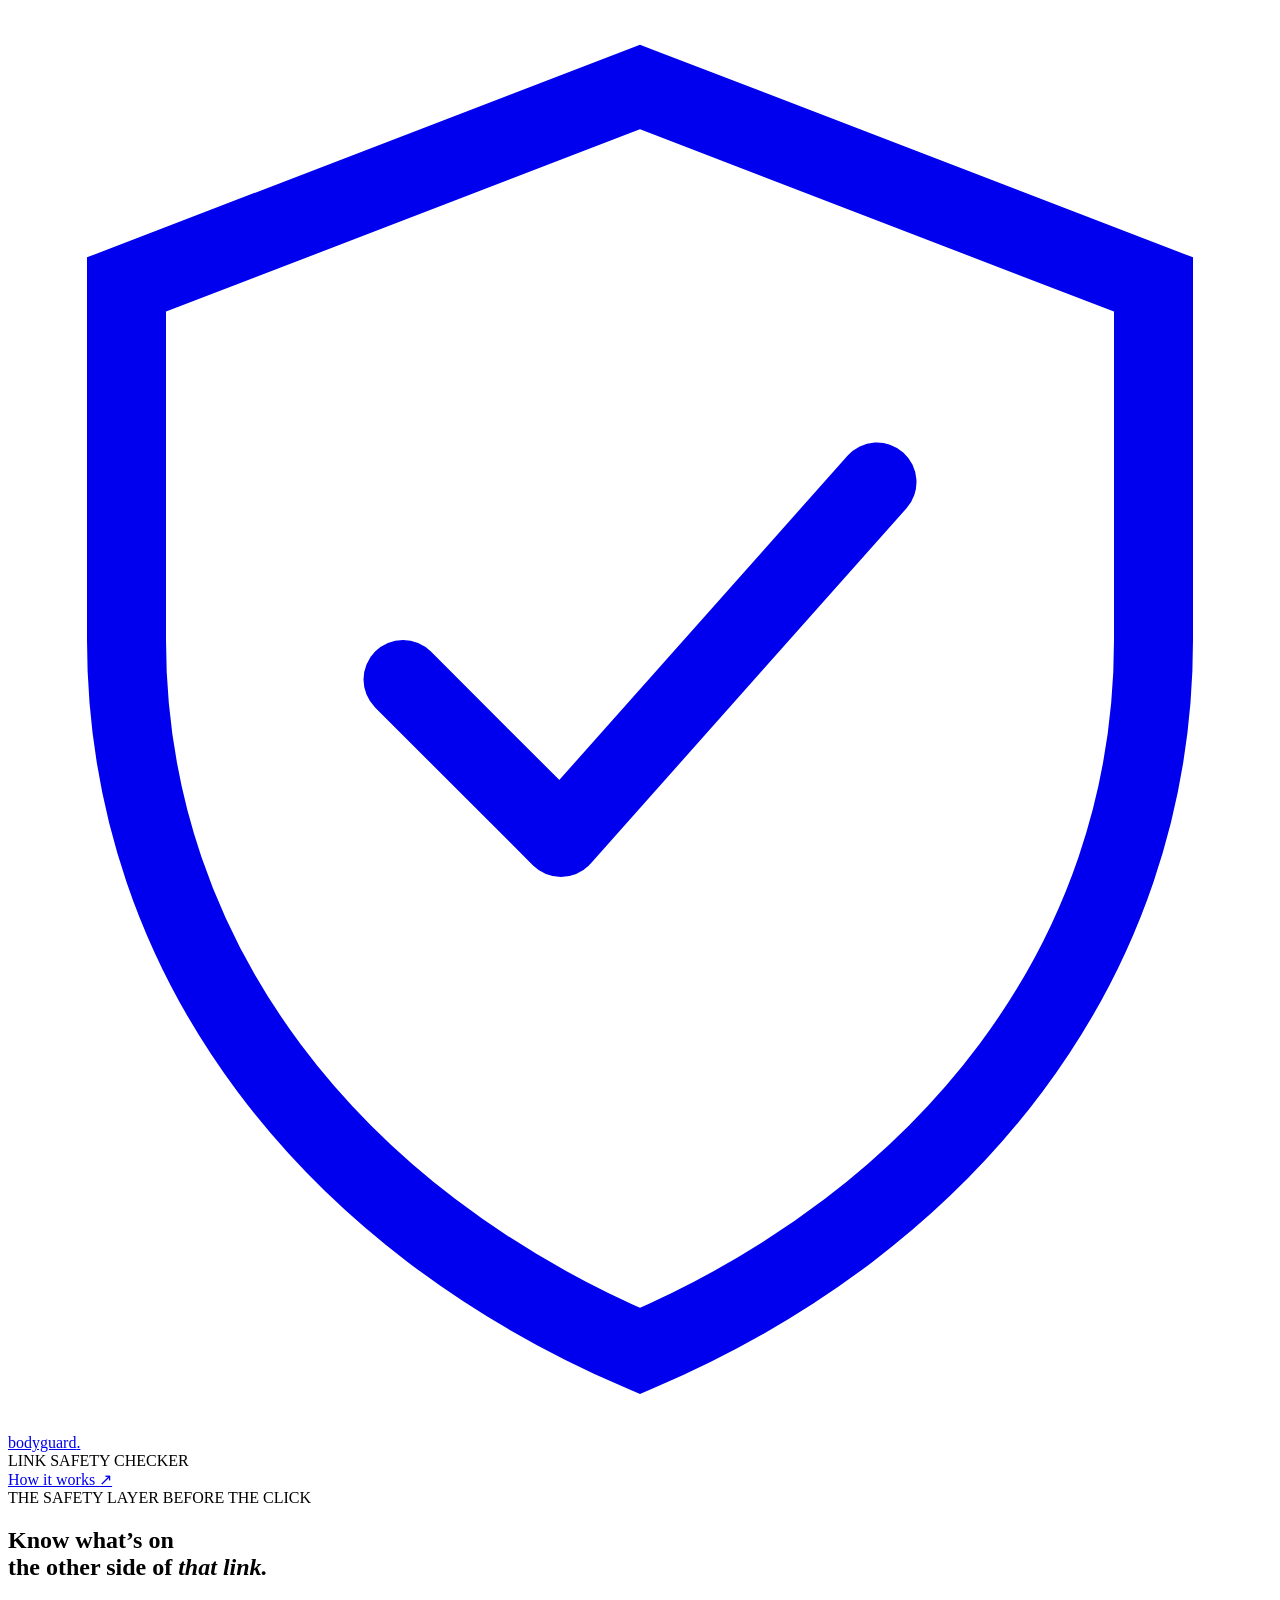
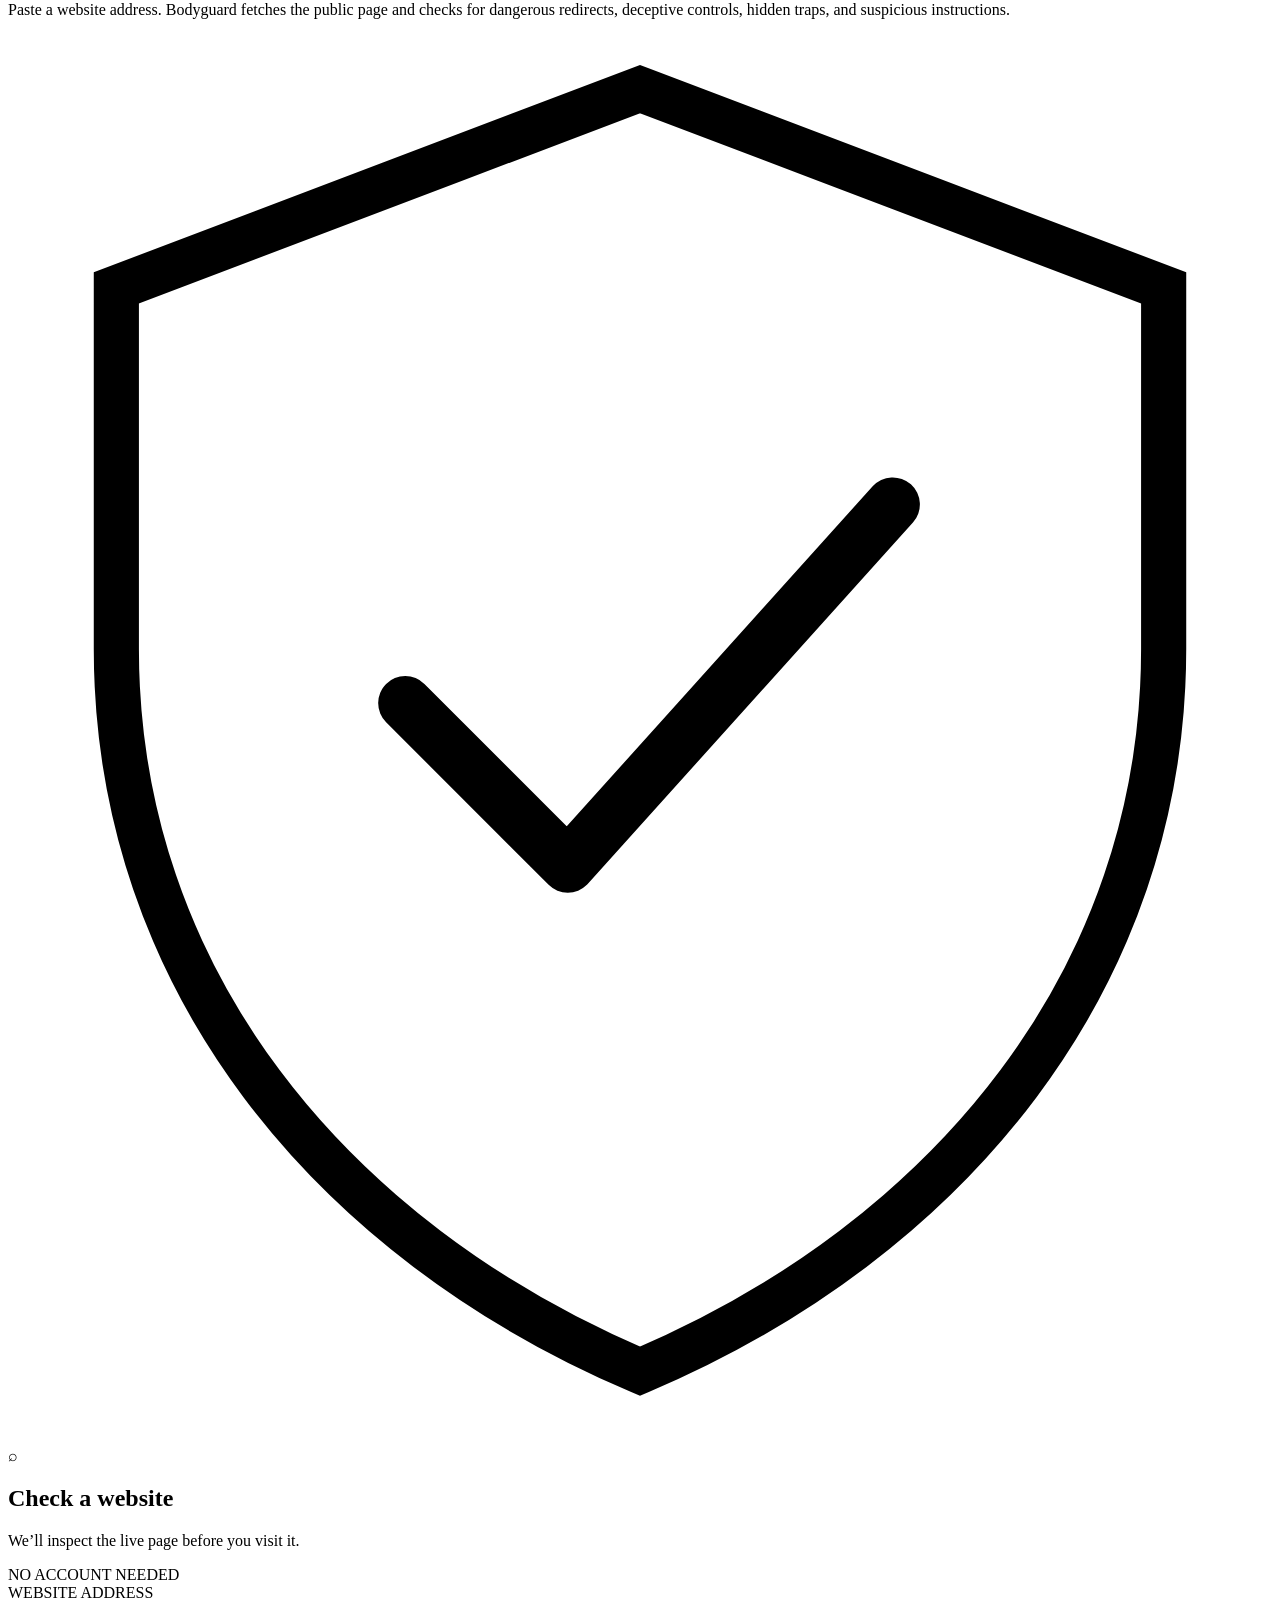
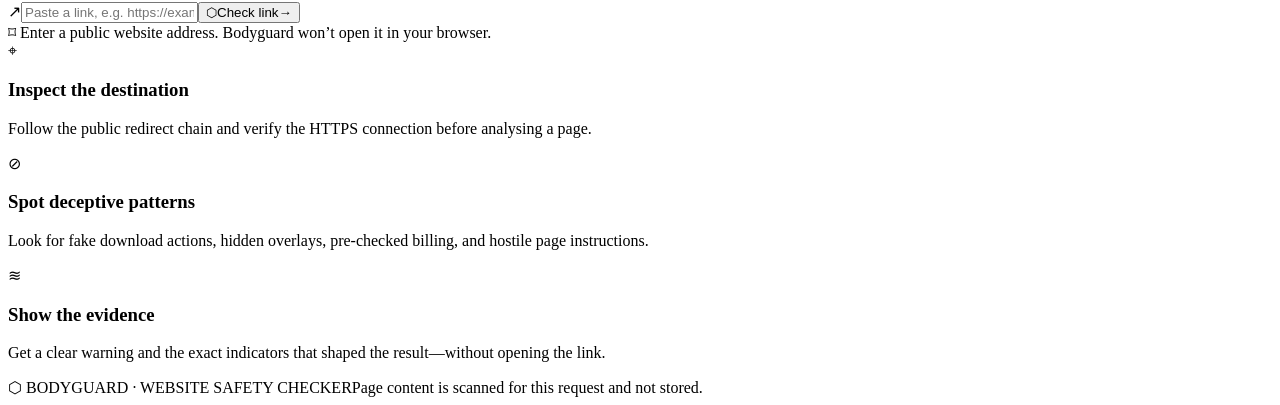
==== index.html @ 9839489c "Add Bodyguard app source and setup guide" ====
<!doctype html>
<html lang="en">
<head>
  <meta charset="utf-8" />
  <meta name="viewport" content="width=device-width, initial-scale=1" />
  <meta name="theme-color" content="#0b0e13" />
  <meta name="description" content="Scan a website for risky redirects, suspicious download buttons, hidden click targets, subscription traps, and prompt injection." />
  <title>Bodyguard — Website safety checker</title>
  <link rel="stylesheet" href="styles.css" />
</head>
<body>
  <header class="topbar"><a class="brand" href="#home" aria-label="Bodyguard home"><span class="shield-logo" aria-hidden="true"><svg viewBox="0 0 32 36" fill="none"><path d="M16 2 29 7v9c0 8.2-5.3 14.7-13 18C8.3 30.7 3 24.2 3 16V7l13-5Z" stroke="currentColor" stroke-width="2"/><path d="m10 17 4 4 8-9" stroke="currentColor" stroke-width="2" stroke-linecap="round" stroke-linejoin="round"/></svg></span><span>bodyguard<span class="brand-dot">.</span></span></a><div class="top-status"><i></i> LINK SAFETY CHECKER</div><a class="source-link" href="README.md">How it works <span>↗</span></a></header>
  <main id="home">
    <section class="hero"><div class="hero-copy"><div class="eyebrow"><span></span>THE SAFETY LAYER BEFORE THE CLICK</div><h1>Know what’s on<br/>the other side of <em>that link.</em></h1><p>Paste a website address. Bodyguard fetches the public page and checks for dangerous redirects, deceptive controls, hidden traps, and suspicious instructions.</p></div><div class="shield-art" aria-hidden="true"><div class="orbit orbit-a"></div><div class="orbit orbit-b"></div><div class="orb-core"><svg viewBox="0 0 70 78" fill="none"><path d="M35 3 64 14v20c0 18.2-11.8 32.7-29 40C17.8 66.7 6 52.2 6 34V14L35 3Z" stroke="currentColor" stroke-width="2.5"/><path d="m22 37 9 9 18-20" stroke="currentColor" stroke-width="3" stroke-linecap="round" stroke-linejoin="round"/></svg></div><span class="orbit-dot dot-a"></span><span class="orbit-dot dot-b"></span><span class="orbit-dot dot-c"></span></div></section>

    <section class="scanner-card" aria-labelledby="scan-title"><div class="scanner-heading"><div class="scanner-symbol">⌕</div><div><h2 id="scan-title">Check a website</h2><p>We’ll inspect the live page before you visit it.</p></div><span class="privacy-chip"><span></span>NO ACCOUNT NEEDED</span></div><form id="scan-form" novalidate><label class="url-label" for="url-input">WEBSITE ADDRESS</label><div class="url-entry"><span class="url-prefix">↗</span><input id="url-input" name="url" type="text" inputmode="url" placeholder="Paste a link, e.g. https://example.com" autocomplete="url" spellcheck="false" required/><button id="scan-button" type="submit"><span class="button-shield">⬡</span><span>Check link</span><span class="button-arrow">→</span></button></div><div class="form-hint"><span>⌑</span> Enter a public website address. Bodyguard won’t open it in your browser.</div><p class="form-error" id="form-error" role="alert" hidden></p></form></section>

    <section class="loading-card" id="loading-card" hidden aria-live="polite"><div class="scan-spinner"></div><div><b id="loading-title">Checking the website…</b><span id="loading-step">Looking up the public address and checking the connection.</span></div><span class="loading-elapsed" id="loading-elapsed">0s</span></section>

    <section class="result" id="result" hidden aria-live="polite" aria-atomic="true"><div class="result-banner" id="result-banner"><div class="result-symbol" id="result-symbol"></div><div class="result-message"><div class="result-kicker" id="result-kicker"></div><h2 id="result-title"></h2><p id="result-summary"></p></div><div class="result-host" id="result-host"></div></div><div class="result-body"><div class="result-meta"><span id="checked-url"></span><span id="scan-time"></span></div><section class="findings-section"><div class="section-heading"><div><h3>What we found</h3><p>Signals collected from the live page and its connection.</p></div><span class="finding-count" id="finding-count"></span></div><div class="findings" id="findings"></div><div class="no-findings" id="no-findings" hidden><span>✓</span><div><b>No high-risk page patterns detected</b><small>This is a limited scan, not a guarantee that the site is safe.</small></div></div></section><section class="connection-section"><div class="section-heading"><div><h3>Connection &amp; page checks</h3><p>Technical details about the page Bodyguard inspected.</p></div></div><div class="check-grid" id="check-grid"></div></section><details class="limits"><summary>What this scan can and can’t tell you</summary><p>Bodyguard fetches the public page and applies local security heuristics. It does not execute the site’s JavaScript, use a commercial malware or phishing reputation database, or certify a site as safe. “No major issues found” means this scan did not observe its listed warning signs; stay cautious with unfamiliar sites.</p></details><button class="scan-another" id="scan-another" type="button">Check another link <span>↗</span></button></div></section>

    <section class="feature-grid" id="how-it-works"><article><span class="feature-icon green">⌖</span><div><h3>Inspect the destination</h3><p>Follow the public redirect chain and verify the HTTPS connection before analysing a page.</p></div></article><article><span class="feature-icon orange">⊘</span><div><h3>Spot deceptive patterns</h3><p>Look for fake download actions, hidden overlays, pre-checked billing, and hostile page instructions.</p></div></article><article><span class="feature-icon violet">≋</span><div><h3>Show the evidence</h3><p>Get a clear warning and the exact indicators that shaped the result—without opening the link.</p></div></article></section>
    <footer><span><span class="footer-shield">⬡</span> BODYGUARD <i>·</i> WEBSITE SAFETY CHECKER</span><span>Page content is scanned for this request and not stored.</span></footer>
  </main>
  <script src="app.js" defer></script>
</body>
</html>
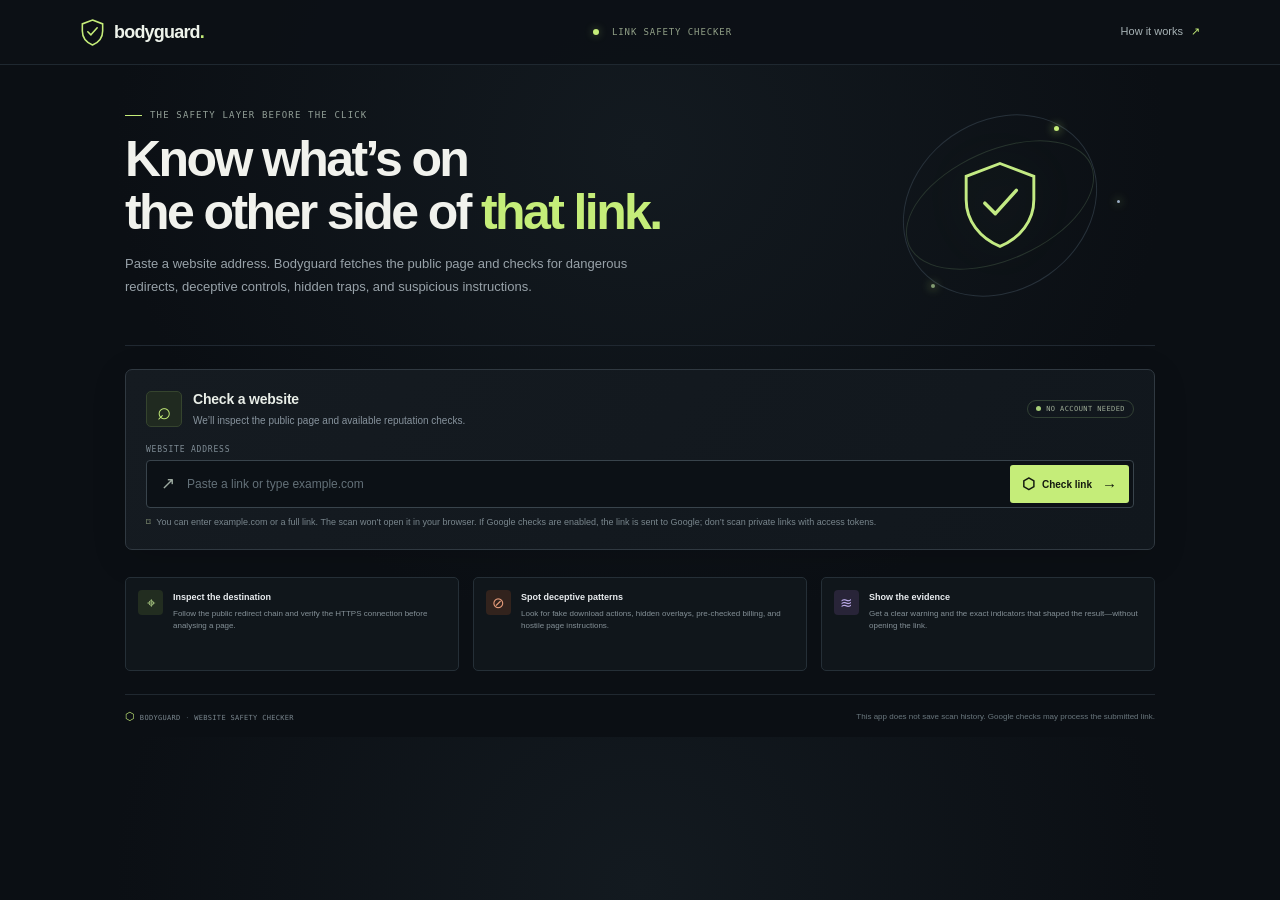
==== commit 47364084: "Fix scanner verification and provider integration" ====
--- a/index.html
+++ b/index.html
@@ -13,14 +13,14 @@
   <main id="home">
     <section class="hero"><div class="hero-copy"><div class="eyebrow"><span></span>THE SAFETY LAYER BEFORE THE CLICK</div><h1>Know what’s on<br/>the other side of <em>that link.</em></h1><p>Paste a website address. Bodyguard fetches the public page and checks for dangerous redirects, deceptive controls, hidden traps, and suspicious instructions.</p></div><div class="shield-art" aria-hidden="true"><div class="orbit orbit-a"></div><div class="orbit orbit-b"></div><div class="orb-core"><svg viewBox="0 0 70 78" fill="none"><path d="M35 3 64 14v20c0 18.2-11.8 32.7-29 40C17.8 66.7 6 52.2 6 34V14L35 3Z" stroke="currentColor" stroke-width="2.5"/><path d="m22 37 9 9 18-20" stroke="currentColor" stroke-width="3" stroke-linecap="round" stroke-linejoin="round"/></svg></div><span class="orbit-dot dot-a"></span><span class="orbit-dot dot-b"></span><span class="orbit-dot dot-c"></span></div></section>
 
-    <section class="scanner-card" aria-labelledby="scan-title"><div class="scanner-heading"><div class="scanner-symbol">⌕</div><div><h2 id="scan-title">Check a website</h2><p>We’ll inspect the live page before you visit it.</p></div><span class="privacy-chip"><span></span>NO ACCOUNT NEEDED</span></div><form id="scan-form" novalidate><label class="url-label" for="url-input">WEBSITE ADDRESS</label><div class="url-entry"><span class="url-prefix">↗</span><input id="url-input" name="url" type="text" inputmode="url" placeholder="Paste a link, e.g. https://example.com" autocomplete="url" spellcheck="false" required/><button id="scan-button" type="submit"><span class="button-shield">⬡</span><span>Check link</span><span class="button-arrow">→</span></button></div><div class="form-hint"><span>⌑</span> Enter a public website address. Bodyguard won’t open it in your browser.</div><p class="form-error" id="form-error" role="alert" hidden></p></form></section>
+    <section class="scanner-card" aria-labelledby="scan-title"><div class="scanner-heading"><div class="scanner-symbol">⌕</div><div><h2 id="scan-title">Check a website</h2><p>We’ll inspect the public page and available reputation checks.</p></div><span class="privacy-chip"><span></span>NO ACCOUNT NEEDED</span></div><form id="scan-form" novalidate><label class="url-label" for="url-input">WEBSITE ADDRESS</label><div class="url-entry"><span class="url-prefix">↗</span><input id="url-input" name="url" type="text" inputmode="url" placeholder="Paste a link or type example.com" autocomplete="url" spellcheck="false" required/><button id="scan-button" type="submit"><span class="button-shield">⬡</span><span>Check link</span><span class="button-arrow">→</span></button></div><div class="form-hint"><span>⌑</span> You can enter example.com or a full link. The scan won’t open it in your browser. If Google checks are enabled, the link is sent to Google; don’t scan private links with access tokens.</div><p class="form-error" id="form-error" role="alert" hidden></p></form></section>
 
     <section class="loading-card" id="loading-card" hidden aria-live="polite"><div class="scan-spinner"></div><div><b id="loading-title">Checking the website…</b><span id="loading-step">Looking up the public address and checking the connection.</span></div><span class="loading-elapsed" id="loading-elapsed">0s</span></section>
 
-    <section class="result" id="result" hidden aria-live="polite" aria-atomic="true"><div class="result-banner" id="result-banner"><div class="result-symbol" id="result-symbol"></div><div class="result-message"><div class="result-kicker" id="result-kicker"></div><h2 id="result-title"></h2><p id="result-summary"></p></div><div class="result-host" id="result-host"></div></div><div class="result-body"><div class="result-meta"><span id="checked-url"></span><span id="scan-time"></span></div><section class="findings-section"><div class="section-heading"><div><h3>What we found</h3><p>Signals collected from the live page and its connection.</p></div><span class="finding-count" id="finding-count"></span></div><div class="findings" id="findings"></div><div class="no-findings" id="no-findings" hidden><span>✓</span><div><b>No high-risk page patterns detected</b><small>This is a limited scan, not a guarantee that the site is safe.</small></div></div></section><section class="connection-section"><div class="section-heading"><div><h3>Connection &amp; page checks</h3><p>Technical details about the page Bodyguard inspected.</p></div></div><div class="check-grid" id="check-grid"></div></section><details class="limits"><summary>What this scan can and can’t tell you</summary><p>Bodyguard fetches the public page and applies local security heuristics. It does not execute the site’s JavaScript, use a commercial malware or phishing reputation database, or certify a site as safe. “No major issues found” means this scan did not observe its listed warning signs; stay cautious with unfamiliar sites.</p></details><button class="scan-another" id="scan-another" type="button">Check another link <span>↗</span></button></div></section>
+    <section class="result" id="result" hidden aria-live="polite" aria-atomic="true"><div class="result-banner" id="result-banner"><div class="result-symbol" id="result-symbol"></div><div class="result-message"><div class="result-kicker" id="result-kicker"></div><h2 id="result-title"></h2><p id="result-summary"></p></div><div class="result-host" id="result-host"></div></div><div class="result-body"><div class="result-meta"><span id="checked-url"></span><span id="scan-time"></span></div><section class="findings-section"><div class="section-heading"><div><h3>What we found</h3><p>Signals collected from the live page and its connection.</p></div><span class="finding-count" id="finding-count"></span></div><div class="findings" id="findings"></div><div class="no-findings" id="no-findings" hidden><span>✓</span><div><b id="no-findings-title">No high-risk patterns were found by the configured checks</b><small id="no-findings-detail">No scan can guarantee that an unfamiliar website is safe.</small></div></div></section><section class="connection-section"><div class="section-heading"><div><h3>Connection &amp; page checks</h3><p>Technical details about the page Bodyguard inspected.</p></div></div><div class="check-grid" id="check-grid"></div></section><details class="limits"><summary>What this scan can and can’t tell you</summary><p>Bodyguard checks Google Safe Browsing only when its server key is configured. Gemini can review supported public page content only when its server key is configured; it is an AI assistant, not a threat database, and can be wrong. Neither this scanner nor Google can guarantee perfect results. The scanner does not run arbitrary page JavaScript or simulate browser clicks, so dynamic overlays and controls may be missed. A result marked incomplete is unverified, not safe. When Google Safe Browsing flags a page, see <a href="https://developers.google.com/safe-browsing" target="_blank" rel="noopener noreferrer">Google’s Safe Browsing guidance</a>.</p></details><button class="scan-another" id="scan-another" type="button">Check another link <span>↗</span></button></div></section>
 
     <section class="feature-grid" id="how-it-works"><article><span class="feature-icon green">⌖</span><div><h3>Inspect the destination</h3><p>Follow the public redirect chain and verify the HTTPS connection before analysing a page.</p></div></article><article><span class="feature-icon orange">⊘</span><div><h3>Spot deceptive patterns</h3><p>Look for fake download actions, hidden overlays, pre-checked billing, and hostile page instructions.</p></div></article><article><span class="feature-icon violet">≋</span><div><h3>Show the evidence</h3><p>Get a clear warning and the exact indicators that shaped the result—without opening the link.</p></div></article></section>
-    <footer><span><span class="footer-shield">⬡</span> BODYGUARD <i>·</i> WEBSITE SAFETY CHECKER</span><span>Page content is scanned for this request and not stored.</span></footer>
+    <footer><span><span class="footer-shield">⬡</span> BODYGUARD <i>·</i> WEBSITE SAFETY CHECKER</span><span>This app does not save scan history. Google checks may process the submitted link.</span></footer>
   </main>
   <script src="app.js" defer></script>
 </body>
--- a/styles.css
+++ b/styles.css
@@ -0,0 +1,2 @@
+:root{color-scheme:dark;--bg:#0b0f14;--panel:#12181f;--panel2:#161e26;--line:#27313a;--text:#e9edf0;--muted:#8b969f;--lime:#c5ed79;--mono:'Cascadia Code','SFMono-Regular',Consolas,monospace;--sans:Inter,'Segoe UI',Arial,sans-serif;--display:Inter,'Segoe UI',Arial,sans-serif}*{box-sizing:border-box}html{scroll-behavior:smooth}body{margin:0;background:radial-gradient(ellipse at 50% 20%,#131a20 0,#0b0f14 58%);color:var(--text);font:14px/1.55 var(--sans);-webkit-font-smoothing:antialiased}.topbar{height:65px;padding:0 max(calc((100vw - 1120px)/2),28px);border-bottom:1px solid #1f2830;background:#0c1116eF;display:flex;align-items:center;justify-content:space-between}.brand{display:flex;align-items:center;gap:9px;color:#eef3eb;text-decoration:none;font:750 18px var(--display);letter-spacing:-.8px}.shield-logo{width:25px;height:29px;color:var(--lime)}.shield-logo svg{width:100%;height:100%}.brand-dot{color:var(--lime)}.top-status{font:9px var(--mono);letter-spacing:.1em;color:#91a087}.top-status i{display:inline-block;width:6px;height:6px;background:var(--lime);box-shadow:0 0 8px #c5ed7966;border-radius:50%;margin-right:7px}.source-link{color:#a7b2b5;text-decoration:none;font-size:11px}.source-link span{color:var(--lime);padding-left:5px}main{width:min(1030px,calc(100% - 48px));margin:0 auto}.hero{min-height:281px;display:flex;align-items:center;justify-content:space-between;position:relative;overflow:hidden;border-bottom:1px solid #202831}.hero-copy{padding:40px 0 42px;max-width:595px;position:relative;z-index:1}.eyebrow{display:flex;align-items:center;gap:8px;font:9px var(--mono);letter-spacing:.13em;color:#93a098;margin-bottom:13px}.eyebrow span{height:1px;width:17px;background:var(--lime)}h1{font:650 clamp(34px,5vw,50px)/1.06 var(--display);letter-spacing:-2.6px;margin:0;color:#f1f2ed}h1 em{font-style:normal;color:var(--lime)}.hero-copy p{max-width:540px;color:#98a2a9;font-size:13px;margin:14px 0 0;line-height:1.7}.shield-art{width:250px;height:220px;position:relative;display:grid;place-items:center;flex-shrink:0;margin-right:30px}.orbit{position:absolute;border:1px solid #27342d;border-radius:50%;transform:rotate(-24deg)}.orbit-a{width:200px;height:110px}.orbit-b{width:170px;height:205px;transform:rotate(55deg);border-color:#27313a}.orb-core{width:84px;height:91px;color:#c3ea83;filter:drop-shadow(0 0 22px #b8ef7623);display:grid;place-items:center;z-index:2}.orb-core svg{width:100%;height:100%}.orbit-dot{position:absolute;width:5px;height:5px;border-radius:50%;background:var(--lime);box-shadow:0 0 10px #c5ed79}.dot-a{top:31px;right:66px}.dot-b{bottom:27px;left:56px;width:4px;height:4px;background:#839c72}.dot-c{top:105px;right:5px;width:3px;height:3px;background:#9baec4}.scanner-card{border:1px solid #303941;background:linear-gradient(125deg,#151b21,#11171d);border-radius:7px;padding:19px 20px;margin:23px 0 0;box-shadow:0 8px 35px #0002}.scanner-heading{display:flex;align-items:center;gap:11px;margin-bottom:17px}.scanner-symbol{height:36px;width:36px;border-radius:5px;display:grid;place-items:center;background:#202a20;border:1px solid #35442e;color:var(--lime);font-size:24px}.scanner-heading h2{margin:0;color:#e9eee8;font-size:14px;font-weight:650;letter-spacing:-.2px}.scanner-heading p{margin:2px 0 0;color:#87939d;font-size:10px}.privacy-chip{margin-left:auto;border:1px solid #314034;border-radius:20px;padding:4px 8px;color:#9eac97;font:7px var(--mono);letter-spacing:.06em}.privacy-chip span{display:inline-block;width:5px;height:5px;background:#a8cf78;border-radius:50%;margin-right:5px}.url-label{display:block;color:#7f8c95;font:8px var(--mono);letter-spacing:.1em;margin-bottom:6px}.url-entry{height:48px;border:1px solid #39444c;background:#0c1116;border-radius:4px;display:flex;align-items:center;padding:4px;transition:border .15s,box-shadow .15s}.url-entry:focus-within{border-color:#748952;box-shadow:0 0 0 2px #c5ed7912}.url-prefix{width:34px;display:grid;place-items:center;color:#9daaa0;font-size:17px}.url-entry input{border:0;outline:0;min-width:0;flex:1;background:transparent;color:#e4e9e9;font:12px var(--sans)}.url-entry input::placeholder{color:#637078}.url-entry input:disabled{opacity:.65}.url-entry button{height:38px;border:0;border-radius:3px;padding:0 12px;background:var(--lime);color:#13190f;font-size:10px;font-weight:700;display:flex;align-items:center;gap:7px;cursor:pointer;transition:background .15s}.url-entry button:hover{background:#d5f590}.url-entry button:disabled{opacity:.55;cursor:wait}.button-shield{font-size:15px}.button-arrow{font-size:15px;margin-left:3px}.form-hint{font-size:9px;color:#79868d;margin-top:8px}.form-hint span{color:#a7b68e;margin-right:3px}.form-error{border:1px solid #663b32;background:#261a17;color:#f1a18b;padding:8px 10px;border-radius:3px;font-size:10px;margin:9px 0 0}.loading-card{display:flex;align-items:center;gap:11px;background:#151c20;border:1px solid #374038;border-radius:5px;padding:14px;margin:13px 0 0}.loading-card[hidden]{display:none}.scan-spinner{width:22px;height:22px;border:2px solid #354034;border-top-color:var(--lime);border-radius:50%;animation:spin .8s linear infinite;flex-shrink:0}.loading-card>div:nth-child(2){flex:1}.loading-card b,.loading-card span{display:block}.loading-card b{font-size:10px;font-weight:600}.loading-card>div:nth-child(2)>span{font-size:9px;color:#8b9795;margin-top:2px}.loading-elapsed{font:8px var(--mono);color:#839080}.result{margin:16px 0 0;scroll-margin-top:20px}.result[hidden]{display:none}.result-banner{min-height:112px;border:1px solid #474b3e;border-radius:5px 5px 0 0;display:flex;align-items:center;gap:14px;padding:16px 18px;position:relative;overflow:hidden;background:linear-gradient(110deg,#20251b,#191d19)}.result-banner:after{content:'';width:170px;height:170px;border-radius:50%;position:absolute;right:-50px;top:-90px;border:1px solid #ffffff0c;box-shadow:0 0 0 17px #ffffff05,0 0 0 34px #ffffff04}.banner-dangerous{background:linear-gradient(105deg,#512119,#311a18 72%,#251817);border-color:#804337}.banner-suspicious{background:linear-gradient(105deg,#41291a,#281e18);border-color:#715032}.banner-caution{background:linear-gradient(105deg,#38301b,#211f18);border-color:#625633}.banner-no-major-issues{background:linear-gradient(105deg,#1c3020,#171e1a);border-color:#445b39}.banner-unknown{background:linear-gradient(105deg,#33281c,#211d18);border-color:#5e4934}.result-symbol{width:42px;height:42px;flex-shrink:0;border-radius:50%;border:1px solid #d59073;background:#8f302b;color:#fff3ef;display:grid;place-items:center;font:700 25px var(--sans);box-shadow:0 0 19px #ec715122}.banner-suspicious .result-symbol,.banner-caution .result-symbol,.banner-unknown .result-symbol{background:#654624;border-color:#c7a160;color:#ffe6b5;box-shadow:none}.banner-no-major-issues .result-symbol{background:#344c31;border-color:#80aa66;color:#d8f2c3;box-shadow:none}.result-message{flex:1;position:relative;z-index:1}.result-kicker{font:8px var(--mono);letter-spacing:.12em;color:#f0a18b}.banner-suspicious .result-kicker,.banner-caution .result-kicker,.banner-unknown .result-kicker{color:#e1be78}.banner-no-major-issues .result-kicker{color:#aad38c}.result-message h2{font:650 19px var(--display);letter-spacing:-.45px;margin:3px 0 3px;color:#fff3ed}.banner-no-major-issues .result-message h2{color:#e6f4df}.result-message p{max-width:700px;margin:0;color:#d9b7ad;font-size:10px}.banner-suspicious .result-message p,.banner-caution .result-message p,.banner-unknown .result-message p{color:#d6c4a3}.banner-no-major-issues .result-message p{color:#a5b59c}.result-host{position:relative;z-index:1;max-width:185px;overflow-wrap:anywhere;text-align:right;color:#ecd5ce;font:8px/1.6 var(--mono)}.result-body{background:#12181f;border:1px solid #27313a;border-top:0;border-radius:0 0 5px 5px;padding:15px 17px 16px}.result-meta{display:flex;justify-content:space-between;gap:10px;padding-bottom:10px;border-bottom:1px solid #252e36;color:#76838c;font:7px var(--mono)}.result-meta span:first-child{overflow-wrap:anywhere}.section-heading{display:flex;justify-content:space-between;align-items:center;margin:12px 0 7px}.section-heading h3{font-size:10px;margin:0;font-weight:650}.section-heading p{font-size:8px;color:#7e8a91;margin:1px 0 0}.finding-count{font:7px var(--mono);letter-spacing:.04em;color:#94a08c;border:1px solid #354039;border-radius:10px;padding:2px 6px}.findings{display:grid;gap:6px}.finding{display:grid;grid-template-columns:22px minmax(0,1fr) auto;gap:8px;align-items:start;padding:9px 9px;border:1px solid #29323a;border-radius:4px;background:#0f1419}.finding-icon{height:19px;width:19px;border-radius:50%;display:grid;place-items:center;background:#423025;color:#f3a17c;font:bold 11px var(--sans);margin-top:1px}.finding-critical .finding-icon{background:#532420;color:#ff9c88}.finding-medium .finding-icon{background:#39321f;color:#e3c475}.finding-low .finding-icon{background:#202b30;color:#9fb1b1}.finding-copy b{display:block;color:#dfe4e5;font-size:9px;font-weight:600}.finding-copy p{color:#929da2;font-size:8px;line-height:1.5;margin:2px 0 0}.finding-severity{font:6px var(--mono);letter-spacing:.08em;color:#e8a17e;border:1px solid #4c352c;border-radius:2px;padding:2px 4px;margin-top:2px}.finding-medium .finding-severity{color:#ddc276;border-color:#463e2b}.finding-low .finding-severity{color:#a2b0b1;border-color:#364145}.finding-evidence{grid-column:2/4;font-size:7px;color:#9ca8a9}.finding-evidence summary,.limits summary{cursor:pointer;list-style:none}.finding-evidence summary::-webkit-details-marker,.limits summary::-webkit-details-marker{display:none}.finding-evidence summary:after{content:'  +';color:var(--lime)}.finding-evidence[open] summary:after{content:'  −'}.finding-evidence pre{margin:5px 0 0;padding:7px;background:#090d11;border:1px solid #242e36;border-radius:3px;color:#afbbb7;white-space:pre-wrap;overflow-wrap:anywhere;font:7px/1.5 var(--mono)}.no-findings{display:flex;align-items:center;gap:9px;padding:10px;border:1px solid #344331;border-radius:4px;background:#141d16}.no-findings[hidden]{display:none}.no-findings>span{height:22px;width:22px;border-radius:50%;display:grid;place-items:center;background:#2a3a25;color:#b5db92}.no-findings b,.no-findings small{display:block}.no-findings b{font-size:9px;color:#d5e9c8}.no-findings small{font-size:8px;color:#899984;margin-top:1px}.connection-section{border-top:1px solid #262e35;margin-top:13px;padding-top:1px}.check-grid{display:grid;grid-template-columns:repeat(2,minmax(0,1fr));gap:6px}.check-card{display:flex;align-items:flex-start;gap:7px;min-height:47px;padding:7px;border:1px solid #283139;border-radius:3px;background:#0f1419}.check-mark{height:16px;width:16px;flex-shrink:0;border-radius:50%;display:grid;place-items:center;background:#243322;color:#a8d380;font-size:9px}.check-card.warning .check-mark{background:#3a2921;color:#eba17e}.check-card.info .check-mark{background:#232c31;color:#a4b3b4}.check-card b,.check-card small{display:block}.check-card b{font-size:8px;color:#c9d1d2;font-weight:600}.check-card small{font-size:7px;color:#879398;line-height:1.4;margin-top:1px}.limits{margin-top:11px;border-top:1px solid #252e35;padding-top:9px;color:#91a09d}.limits summary{font-size:8px}.limits summary:after{content:'  +';color:#c0e582}.limits[open] summary:after{content:'  −'}.limits p{font-size:8px;color:#86949a;line-height:1.6;max-width:820px}.scan-another{margin-top:13px;border:1px solid #47543b;background:#202a1d;color:#cfe7a6;border-radius:3px;padding:7px 9px;font-size:8px;cursor:pointer}.scan-another:hover{background:#2b3824}.scan-another span{margin-left:6px}.feature-grid{margin:27px 0 23px;display:grid;grid-template-columns:repeat(3,1fr);gap:14px}.feature-grid article{border:1px solid #252f37;border-radius:5px;background:#10161b;min-height:94px;padding:12px;display:flex;align-items:flex-start;gap:10px}.feature-icon{height:25px;width:25px;flex-shrink:0;display:grid;place-items:center;border-radius:4px;font-size:15px}.feature-icon.green{background:#222d20;color:#badb8e}.feature-icon.orange{background:#32231d;color:#e69c7b}.feature-icon.violet{background:#282438;color:#b9a8e6}.feature-grid h3{font-size:9px;margin:1px 0 3px;font-weight:650}.feature-grid p{font-size:8px;line-height:1.5;color:#849097;margin:0}footer{height:43px;border-top:1px solid #202830;display:flex;align-items:center;justify-content:space-between;color:#79858d;font:7px var(--mono);letter-spacing:.045em}footer>span:last-child{font:8px var(--sans);letter-spacing:0;color:#69767d}.footer-shield{font-size:11px;color:var(--lime)}footer i{font-style:normal;color:#4b565d}@keyframes spin{to{transform:rotate(360deg)}}@media(max-width:760px){.topbar{padding:0 17px}.hero{min-height:246px}.hero-copy{max-width:calc(100% - 130px)}.hero h1{font-size:36px}.shield-art{width:140px;height:180px;margin-right:0}.orbit-a{width:125px;height:76px}.orbit-b{width:119px;height:146px}.orb-core{width:59px;height:66px}.dot-a{right:22px}.dot-b{left:7px}.dot-c{right:0}.feature-grid{gap:7px}.feature-grid article{padding:9px;gap:7px}}@media(max-width:570px){main{width:calc(100% - 28px)}.topbar{height:55px;padding:0 14px}.brand{font-size:16px}.top-status{font-size:7px;letter-spacing:.04em}.source-link{font-size:9px}.hero{min-height:0;padding:27px 0 22px}.hero-copy{max-width:100%;padding:0}.hero h1{font-size:34px;letter-spacing:-1.8px}.hero-copy p{max-width:440px;font-size:11px}.shield-art{display:none}.scanner-card{margin-top:14px;padding:13px}.scanner-heading{margin-bottom:13px}.privacy-chip{font-size:6px;padding:3px 6px}.url-entry{height:auto;min-height:47px}.url-prefix{width:27px}.url-entry input{font-size:10px}.url-entry button{height:36px;padding:0 8px;gap:5px;font-size:9px}.button-shield{display:none}.result-banner{align-items:flex-start;gap:9px;padding:12px}.result-symbol{width:32px;height:32px;font-size:20px}.result-host{display:none}.result-message h2{font-size:16px}.result-message p{font-size:9px}.result-kicker{font-size:7px}.result-body{padding:11px}.result-meta{font-size:6px}.section-heading p{font-size:7px}.finding{grid-template-columns:20px minmax(0,1fr);gap:6px}.finding-severity{grid-column:2;grid-row:1;justify-self:end}.finding-copy{padding-right:43px}.finding-evidence{grid-column:2}.check-grid{grid-template-columns:1fr}.feature-grid{grid-template-columns:1fr;margin-top:18px;gap:7px}.feature-grid article{min-height:67px;padding:10px}.feature-grid p{font-size:8px}.feature-grid h3{font-size:9px}footer{height:auto;min-height:44px;gap:6px;line-height:1.4}footer>span:last-child{text-align:right;font-size:7px}}
+
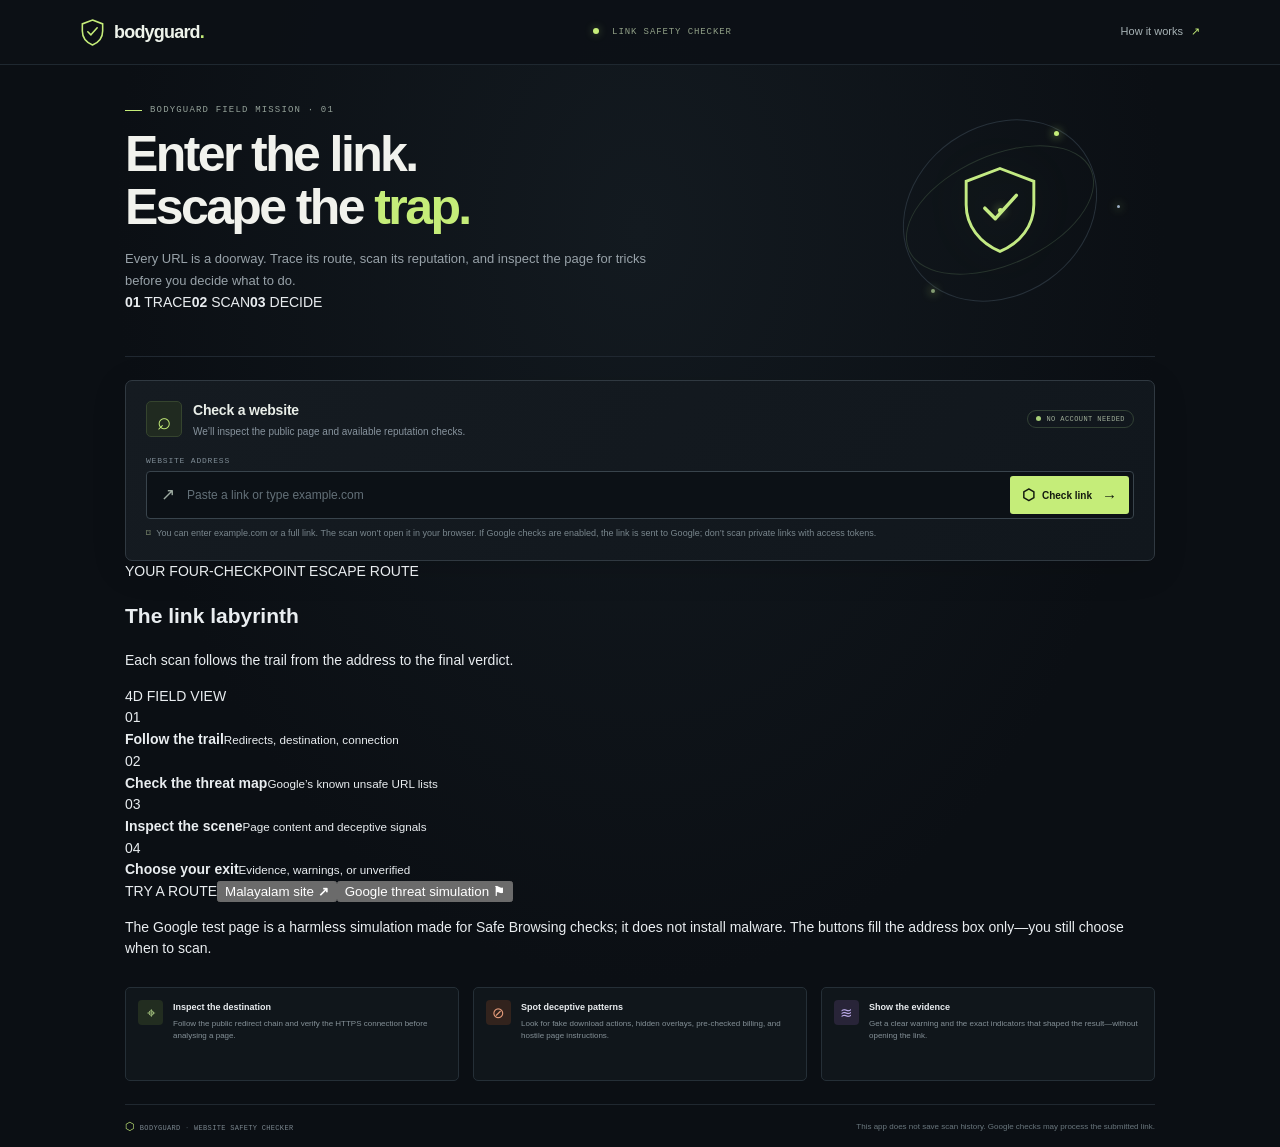
==== commit 4e762959: "Add immersive Bodyguard field mission design" ====
--- a/index.html
+++ b/index.html
@@ -11,9 +11,11 @@
 <body>
   <header class="topbar"><a class="brand" href="#home" aria-label="Bodyguard home"><span class="shield-logo" aria-hidden="true"><svg viewBox="0 0 32 36" fill="none"><path d="M16 2 29 7v9c0 8.2-5.3 14.7-13 18C8.3 30.7 3 24.2 3 16V7l13-5Z" stroke="currentColor" stroke-width="2"/><path d="m10 17 4 4 8-9" stroke="currentColor" stroke-width="2" stroke-linecap="round" stroke-linejoin="round"/></svg></span><span>bodyguard<span class="brand-dot">.</span></span></a><div class="top-status"><i></i> LINK SAFETY CHECKER</div><a class="source-link" href="README.md">How it works <span>↗</span></a></header>
   <main id="home">
-    <section class="hero"><div class="hero-copy"><div class="eyebrow"><span></span>THE SAFETY LAYER BEFORE THE CLICK</div><h1>Know what’s on<br/>the other side of <em>that link.</em></h1><p>Paste a website address. Bodyguard fetches the public page and checks for dangerous redirects, deceptive controls, hidden traps, and suspicious instructions.</p></div><div class="shield-art" aria-hidden="true"><div class="orbit orbit-a"></div><div class="orbit orbit-b"></div><div class="orb-core"><svg viewBox="0 0 70 78" fill="none"><path d="M35 3 64 14v20c0 18.2-11.8 32.7-29 40C17.8 66.7 6 52.2 6 34V14L35 3Z" stroke="currentColor" stroke-width="2.5"/><path d="m22 37 9 9 18-20" stroke="currentColor" stroke-width="3" stroke-linecap="round" stroke-linejoin="round"/></svg></div><span class="orbit-dot dot-a"></span><span class="orbit-dot dot-b"></span><span class="orbit-dot dot-c"></span></div></section>
+    <section class="hero"><div class="hero-copy"><div class="eyebrow"><span></span>BODYGUARD FIELD MISSION · 01</div><h1>Enter the link.<br/>Escape the <em>trap.</em></h1><p>Every URL is a doorway. Trace its route, scan its reputation, and inspect the page for tricks before you decide what to do.</p><div class="hero-stats"><span><b>01</b> TRACE</span><span><b>02</b> SCAN</span><span><b>03</b> DECIDE</span></div></div><div class="shield-art" aria-hidden="true"><div class="orbit orbit-a"></div><div class="orbit orbit-b"></div><div class="orbit orbit-c"></div><div class="orb-core"><svg viewBox="0 0 70 78" fill="none"><path d="M35 3 64 14v20c0 18.2-11.8 32.7-29 40C17.8 66.7 6 52.2 6 34V14L35 3Z" stroke="currentColor" stroke-width="2.5"/><path d="m22 37 9 9 18-20" stroke="currentColor" stroke-width="3" stroke-linecap="round" stroke-linejoin="round"/></svg></div><span class="orbit-dot dot-a"></span><span class="orbit-dot dot-b"></span><span class="orbit-dot dot-c"></span><span class="orbit-dot dot-d"></span></div></section>
 
     <section class="scanner-card" aria-labelledby="scan-title"><div class="scanner-heading"><div class="scanner-symbol">⌕</div><div><h2 id="scan-title">Check a website</h2><p>We’ll inspect the public page and available reputation checks.</p></div><span class="privacy-chip"><span></span>NO ACCOUNT NEEDED</span></div><form id="scan-form" novalidate><label class="url-label" for="url-input">WEBSITE ADDRESS</label><div class="url-entry"><span class="url-prefix">↗</span><input id="url-input" name="url" type="text" inputmode="url" placeholder="Paste a link or type example.com" autocomplete="url" spellcheck="false" required/><button id="scan-button" type="submit"><span class="button-shield">⬡</span><span>Check link</span><span class="button-arrow">→</span></button></div><div class="form-hint"><span>⌑</span> You can enter example.com or a full link. The scan won’t open it in your browser. If Google checks are enabled, the link is sent to Google; don’t scan private links with access tokens.</div><p class="form-error" id="form-error" role="alert" hidden></p></form></section>
+
+    <section class="mission-panel" aria-labelledby="mission-title"><div class="mission-heading"><div><span class="mission-kicker">YOUR FOUR-CHECKPOINT ESCAPE ROUTE</span><h2 id="mission-title">The link labyrinth</h2><p>Each scan follows the trail from the address to the final verdict.</p></div><span class="mission-badge">4D FIELD VIEW</span></div><div class="mission-track"><article><span class="mission-number">01</span><div><b>Follow the trail</b><small>Redirects, destination, connection</small></div></article><i aria-hidden="true"></i><article><span class="mission-number">02</span><div><b>Check the threat map</b><small>Google’s known unsafe URL lists</small></div></article><i aria-hidden="true"></i><article><span class="mission-number">03</span><div><b>Inspect the scene</b><small>Page content and deceptive signals</small></div></article><i aria-hidden="true"></i><article><span class="mission-number">04</span><div><b>Choose your exit</b><small>Evidence, warnings, or unverified</small></div></article></div><div class="sample-routes"><span>TRY A ROUTE</span><button type="button" class="sample-route" data-sample="https://www.manoramaonline.com/">Malayalam site <b>↗</b></button><button type="button" class="sample-route sample-route-test" data-sample="https://testsafebrowsing.appspot.com/s/malware.html">Google threat simulation <b>⚑</b></button></div><p class="sample-note">The Google test page is a harmless simulation made for Safe Browsing checks; it does not install malware. The buttons fill the address box only—you still choose when to scan.</p></section>
 
     <section class="loading-card" id="loading-card" hidden aria-live="polite"><div class="scan-spinner"></div><div><b id="loading-title">Checking the website…</b><span id="loading-step">Looking up the public address and checking the connection.</span></div><span class="loading-elapsed" id="loading-elapsed">0s</span></section>
 
--- a/styles.css
+++ b/styles.css
@@ -1,2 +1,4 @@
 :root{color-scheme:dark;--bg:#0b0f14;--panel:#12181f;--panel2:#161e26;--line:#27313a;--text:#e9edf0;--muted:#8b969f;--lime:#c5ed79;--mono:'Cascadia Code','SFMono-Regular',Consolas,monospace;--sans:Inter,'Segoe UI',Arial,sans-serif;--display:Inter,'Segoe UI',Arial,sans-serif}*{box-sizing:border-box}html{scroll-behavior:smooth}body{margin:0;background:radial-gradient(ellipse at 50% 20%,#131a20 0,#0b0f14 58%);color:var(--text);font:14px/1.55 var(--sans);-webkit-font-smoothing:antialiased}.topbar{height:65px;padding:0 max(calc((100vw - 1120px)/2),28px);border-bottom:1px solid #1f2830;background:#0c1116eF;display:flex;align-items:center;justify-content:space-between}.brand{display:flex;align-items:center;gap:9px;color:#eef3eb;text-decoration:none;font:750 18px var(--display);letter-spacing:-.8px}.shield-logo{width:25px;height:29px;color:var(--lime)}.shield-logo svg{width:100%;height:100%}.brand-dot{color:var(--lime)}.top-status{font:9px var(--mono);letter-spacing:.1em;color:#91a087}.top-status i{display:inline-block;width:6px;height:6px;background:var(--lime);box-shadow:0 0 8px #c5ed7966;border-radius:50%;margin-right:7px}.source-link{color:#a7b2b5;text-decoration:none;font-size:11px}.source-link span{color:var(--lime);padding-left:5px}main{width:min(1030px,calc(100% - 48px));margin:0 auto}.hero{min-height:281px;display:flex;align-items:center;justify-content:space-between;position:relative;overflow:hidden;border-bottom:1px solid #202831}.hero-copy{padding:40px 0 42px;max-width:595px;position:relative;z-index:1}.eyebrow{display:flex;align-items:center;gap:8px;font:9px var(--mono);letter-spacing:.13em;color:#93a098;margin-bottom:13px}.eyebrow span{height:1px;width:17px;background:var(--lime)}h1{font:650 clamp(34px,5vw,50px)/1.06 var(--display);letter-spacing:-2.6px;margin:0;color:#f1f2ed}h1 em{font-style:normal;color:var(--lime)}.hero-copy p{max-width:540px;color:#98a2a9;font-size:13px;margin:14px 0 0;line-height:1.7}.shield-art{width:250px;height:220px;position:relative;display:grid;place-items:center;flex-shrink:0;margin-right:30px}.orbit{position:absolute;border:1px solid #27342d;border-radius:50%;transform:rotate(-24deg)}.orbit-a{width:200px;height:110px}.orbit-b{width:170px;height:205px;transform:rotate(55deg);border-color:#27313a}.orb-core{width:84px;height:91px;color:#c3ea83;filter:drop-shadow(0 0 22px #b8ef7623);display:grid;place-items:center;z-index:2}.orb-core svg{width:100%;height:100%}.orbit-dot{position:absolute;width:5px;height:5px;border-radius:50%;background:var(--lime);box-shadow:0 0 10px #c5ed79}.dot-a{top:31px;right:66px}.dot-b{bottom:27px;left:56px;width:4px;height:4px;background:#839c72}.dot-c{top:105px;right:5px;width:3px;height:3px;background:#9baec4}.scanner-card{border:1px solid #303941;background:linear-gradient(125deg,#151b21,#11171d);border-radius:7px;padding:19px 20px;margin:23px 0 0;box-shadow:0 8px 35px #0002}.scanner-heading{display:flex;align-items:center;gap:11px;margin-bottom:17px}.scanner-symbol{height:36px;width:36px;border-radius:5px;display:grid;place-items:center;background:#202a20;border:1px solid #35442e;color:var(--lime);font-size:24px}.scanner-heading h2{margin:0;color:#e9eee8;font-size:14px;font-weight:650;letter-spacing:-.2px}.scanner-heading p{margin:2px 0 0;color:#87939d;font-size:10px}.privacy-chip{margin-left:auto;border:1px solid #314034;border-radius:20px;padding:4px 8px;color:#9eac97;font:7px var(--mono);letter-spacing:.06em}.privacy-chip span{display:inline-block;width:5px;height:5px;background:#a8cf78;border-radius:50%;margin-right:5px}.url-label{display:block;color:#7f8c95;font:8px var(--mono);letter-spacing:.1em;margin-bottom:6px}.url-entry{height:48px;border:1px solid #39444c;background:#0c1116;border-radius:4px;display:flex;align-items:center;padding:4px;transition:border .15s,box-shadow .15s}.url-entry:focus-within{border-color:#748952;box-shadow:0 0 0 2px #c5ed7912}.url-prefix{width:34px;display:grid;place-items:center;color:#9daaa0;font-size:17px}.url-entry input{border:0;outline:0;min-width:0;flex:1;background:transparent;color:#e4e9e9;font:12px var(--sans)}.url-entry input::placeholder{color:#637078}.url-entry input:disabled{opacity:.65}.url-entry button{height:38px;border:0;border-radius:3px;padding:0 12px;background:var(--lime);color:#13190f;font-size:10px;font-weight:700;display:flex;align-items:center;gap:7px;cursor:pointer;transition:background .15s}.url-entry button:hover{background:#d5f590}.url-entry button:disabled{opacity:.55;cursor:wait}.button-shield{font-size:15px}.button-arrow{font-size:15px;margin-left:3px}.form-hint{font-size:9px;color:#79868d;margin-top:8px}.form-hint span{color:#a7b68e;margin-right:3px}.form-error{border:1px solid #663b32;background:#261a17;color:#f1a18b;padding:8px 10px;border-radius:3px;font-size:10px;margin:9px 0 0}.loading-card{display:flex;align-items:center;gap:11px;background:#151c20;border:1px solid #374038;border-radius:5px;padding:14px;margin:13px 0 0}.loading-card[hidden]{display:none}.scan-spinner{width:22px;height:22px;border:2px solid #354034;border-top-color:var(--lime);border-radius:50%;animation:spin .8s linear infinite;flex-shrink:0}.loading-card>div:nth-child(2){flex:1}.loading-card b,.loading-card span{display:block}.loading-card b{font-size:10px;font-weight:600}.loading-card>div:nth-child(2)>span{font-size:9px;color:#8b9795;margin-top:2px}.loading-elapsed{font:8px var(--mono);color:#839080}.result{margin:16px 0 0;scroll-margin-top:20px}.result[hidden]{display:none}.result-banner{min-height:112px;border:1px solid #474b3e;border-radius:5px 5px 0 0;display:flex;align-items:center;gap:14px;padding:16px 18px;position:relative;overflow:hidden;background:linear-gradient(110deg,#20251b,#191d19)}.result-banner:after{content:'';width:170px;height:170px;border-radius:50%;position:absolute;right:-50px;top:-90px;border:1px solid #ffffff0c;box-shadow:0 0 0 17px #ffffff05,0 0 0 34px #ffffff04}.banner-dangerous{background:linear-gradient(105deg,#512119,#311a18 72%,#251817);border-color:#804337}.banner-suspicious{background:linear-gradient(105deg,#41291a,#281e18);border-color:#715032}.banner-caution{background:linear-gradient(105deg,#38301b,#211f18);border-color:#625633}.banner-no-major-issues{background:linear-gradient(105deg,#1c3020,#171e1a);border-color:#445b39}.banner-unknown{background:linear-gradient(105deg,#33281c,#211d18);border-color:#5e4934}.result-symbol{width:42px;height:42px;flex-shrink:0;border-radius:50%;border:1px solid #d59073;background:#8f302b;color:#fff3ef;display:grid;place-items:center;font:700 25px var(--sans);box-shadow:0 0 19px #ec715122}.banner-suspicious .result-symbol,.banner-caution .result-symbol,.banner-unknown .result-symbol{background:#654624;border-color:#c7a160;color:#ffe6b5;box-shadow:none}.banner-no-major-issues .result-symbol{background:#344c31;border-color:#80aa66;color:#d8f2c3;box-shadow:none}.result-message{flex:1;position:relative;z-index:1}.result-kicker{font:8px var(--mono);letter-spacing:.12em;color:#f0a18b}.banner-suspicious .result-kicker,.banner-caution .result-kicker,.banner-unknown .result-kicker{color:#e1be78}.banner-no-major-issues .result-kicker{color:#aad38c}.result-message h2{font:650 19px var(--display);letter-spacing:-.45px;margin:3px 0 3px;color:#fff3ed}.banner-no-major-issues .result-message h2{color:#e6f4df}.result-message p{max-width:700px;margin:0;color:#d9b7ad;font-size:10px}.banner-suspicious .result-message p,.banner-caution .result-message p,.banner-unknown .result-message p{color:#d6c4a3}.banner-no-major-issues .result-message p{color:#a5b59c}.result-host{position:relative;z-index:1;max-width:185px;overflow-wrap:anywhere;text-align:right;color:#ecd5ce;font:8px/1.6 var(--mono)}.result-body{background:#12181f;border:1px solid #27313a;border-top:0;border-radius:0 0 5px 5px;padding:15px 17px 16px}.result-meta{display:flex;justify-content:space-between;gap:10px;padding-bottom:10px;border-bottom:1px solid #252e36;color:#76838c;font:7px var(--mono)}.result-meta span:first-child{overflow-wrap:anywhere}.section-heading{display:flex;justify-content:space-between;align-items:center;margin:12px 0 7px}.section-heading h3{font-size:10px;margin:0;font-weight:650}.section-heading p{font-size:8px;color:#7e8a91;margin:1px 0 0}.finding-count{font:7px var(--mono);letter-spacing:.04em;color:#94a08c;border:1px solid #354039;border-radius:10px;padding:2px 6px}.findings{display:grid;gap:6px}.finding{display:grid;grid-template-columns:22px minmax(0,1fr) auto;gap:8px;align-items:start;padding:9px 9px;border:1px solid #29323a;border-radius:4px;background:#0f1419}.finding-icon{height:19px;width:19px;border-radius:50%;display:grid;place-items:center;background:#423025;color:#f3a17c;font:bold 11px var(--sans);margin-top:1px}.finding-critical .finding-icon{background:#532420;color:#ff9c88}.finding-medium .finding-icon{background:#39321f;color:#e3c475}.finding-low .finding-icon{background:#202b30;color:#9fb1b1}.finding-copy b{display:block;color:#dfe4e5;font-size:9px;font-weight:600}.finding-copy p{color:#929da2;font-size:8px;line-height:1.5;margin:2px 0 0}.finding-severity{font:6px var(--mono);letter-spacing:.08em;color:#e8a17e;border:1px solid #4c352c;border-radius:2px;padding:2px 4px;margin-top:2px}.finding-medium .finding-severity{color:#ddc276;border-color:#463e2b}.finding-low .finding-severity{color:#a2b0b1;border-color:#364145}.finding-evidence{grid-column:2/4;font-size:7px;color:#9ca8a9}.finding-evidence summary,.limits summary{cursor:pointer;list-style:none}.finding-evidence summary::-webkit-details-marker,.limits summary::-webkit-details-marker{display:none}.finding-evidence summary:after{content:'  +';color:var(--lime)}.finding-evidence[open] summary:after{content:'  −'}.finding-evidence pre{margin:5px 0 0;padding:7px;background:#090d11;border:1px solid #242e36;border-radius:3px;color:#afbbb7;white-space:pre-wrap;overflow-wrap:anywhere;font:7px/1.5 var(--mono)}.no-findings{display:flex;align-items:center;gap:9px;padding:10px;border:1px solid #344331;border-radius:4px;background:#141d16}.no-findings[hidden]{display:none}.no-findings>span{height:22px;width:22px;border-radius:50%;display:grid;place-items:center;background:#2a3a25;color:#b5db92}.no-findings b,.no-findings small{display:block}.no-findings b{font-size:9px;color:#d5e9c8}.no-findings small{font-size:8px;color:#899984;margin-top:1px}.connection-section{border-top:1px solid #262e35;margin-top:13px;padding-top:1px}.check-grid{display:grid;grid-template-columns:repeat(2,minmax(0,1fr));gap:6px}.check-card{display:flex;align-items:flex-start;gap:7px;min-height:47px;padding:7px;border:1px solid #283139;border-radius:3px;background:#0f1419}.check-mark{height:16px;width:16px;flex-shrink:0;border-radius:50%;display:grid;place-items:center;background:#243322;color:#a8d380;font-size:9px}.check-card.warning .check-mark{background:#3a2921;color:#eba17e}.check-card.info .check-mark{background:#232c31;color:#a4b3b4}.check-card b,.check-card small{display:block}.check-card b{font-size:8px;color:#c9d1d2;font-weight:600}.check-card small{font-size:7px;color:#879398;line-height:1.4;margin-top:1px}.limits{margin-top:11px;border-top:1px solid #252e35;padding-top:9px;color:#91a09d}.limits summary{font-size:8px}.limits summary:after{content:'  +';color:#c0e582}.limits[open] summary:after{content:'  −'}.limits p{font-size:8px;color:#86949a;line-height:1.6;max-width:820px}.scan-another{margin-top:13px;border:1px solid #47543b;background:#202a1d;color:#cfe7a6;border-radius:3px;padding:7px 9px;font-size:8px;cursor:pointer}.scan-another:hover{background:#2b3824}.scan-another span{margin-left:6px}.feature-grid{margin:27px 0 23px;display:grid;grid-template-columns:repeat(3,1fr);gap:14px}.feature-grid article{border:1px solid #252f37;border-radius:5px;background:#10161b;min-height:94px;padding:12px;display:flex;align-items:flex-start;gap:10px}.feature-icon{height:25px;width:25px;flex-shrink:0;display:grid;place-items:center;border-radius:4px;font-size:15px}.feature-icon.green{background:#222d20;color:#badb8e}.feature-icon.orange{background:#32231d;color:#e69c7b}.feature-icon.violet{background:#282438;color:#b9a8e6}.feature-grid h3{font-size:9px;margin:1px 0 3px;font-weight:650}.feature-grid p{font-size:8px;line-height:1.5;color:#849097;margin:0}footer{height:43px;border-top:1px solid #202830;display:flex;align-items:center;justify-content:space-between;color:#79858d;font:7px var(--mono);letter-spacing:.045em}footer>span:last-child{font:8px var(--sans);letter-spacing:0;color:#69767d}.footer-shield{font-size:11px;color:var(--lime)}footer i{font-style:normal;color:#4b565d}@keyframes spin{to{transform:rotate(360deg)}}@media(max-width:760px){.topbar{padding:0 17px}.hero{min-height:246px}.hero-copy{max-width:calc(100% - 130px)}.hero h1{font-size:36px}.shield-art{width:140px;height:180px;margin-right:0}.orbit-a{width:125px;height:76px}.orbit-b{width:119px;height:146px}.orb-core{width:59px;height:66px}.dot-a{right:22px}.dot-b{left:7px}.dot-c{right:0}.feature-grid{gap:7px}.feature-grid article{padding:9px;gap:7px}}@media(max-width:570px){main{width:calc(100% - 28px)}.topbar{height:55px;padding:0 14px}.brand{font-size:16px}.top-status{font-size:7px;letter-spacing:.04em}.source-link{font-size:9px}.hero{min-height:0;padding:27px 0 22px}.hero-copy{max-width:100%;padding:0}.hero h1{font-size:34px;letter-spacing:-1.8px}.hero-copy p{max-width:440px;font-size:11px}.shield-art{display:none}.scanner-card{margin-top:14px;padding:13px}.scanner-heading{margin-bottom:13px}.privacy-chip{font-size:6px;padding:3px 6px}.url-entry{height:auto;min-height:47px}.url-prefix{width:27px}.url-entry input{font-size:10px}.url-entry button{height:36px;padding:0 8px;gap:5px;font-size:9px}.button-shield{display:none}.result-banner{align-items:flex-start;gap:9px;padding:12px}.result-symbol{width:32px;height:32px;font-size:20px}.result-host{display:none}.result-message h2{font-size:16px}.result-message p{font-size:9px}.result-kicker{font-size:7px}.result-body{padding:11px}.result-meta{font-size:6px}.section-heading p{font-size:7px}.finding{grid-template-columns:20px minmax(0,1fr);gap:6px}.finding-severity{grid-column:2;grid-row:1;justify-self:end}.finding-copy{padding-right:43px}.finding-evidence{grid-column:2}.check-grid{grid-template-columns:1fr}.feature-grid{grid-template-columns:1fr;margin-top:18px;gap:7px}.feature-grid article{min-height:67px;padding:10px}.feature-grid p{font-size:8px}.feature-grid h3{font-size:9px}footer{height:auto;min-height:44px;gap:6px;line-height:1.4}footer>span:last-child{text-align:right;font-size:7px}}
+
+.banner-incomplete{background:linear-gradient(105deg,#33281c,#211d18);border-color:#80633d}.banner-incomplete .result-symbol{background:#654624;border-color:#c7a160;color:#ffe6b5;box-shadow:none}.banner-incomplete .result-kicker{color:#e1be78}.banner-incomplete .result-message p{color:#d6c4a3}
 
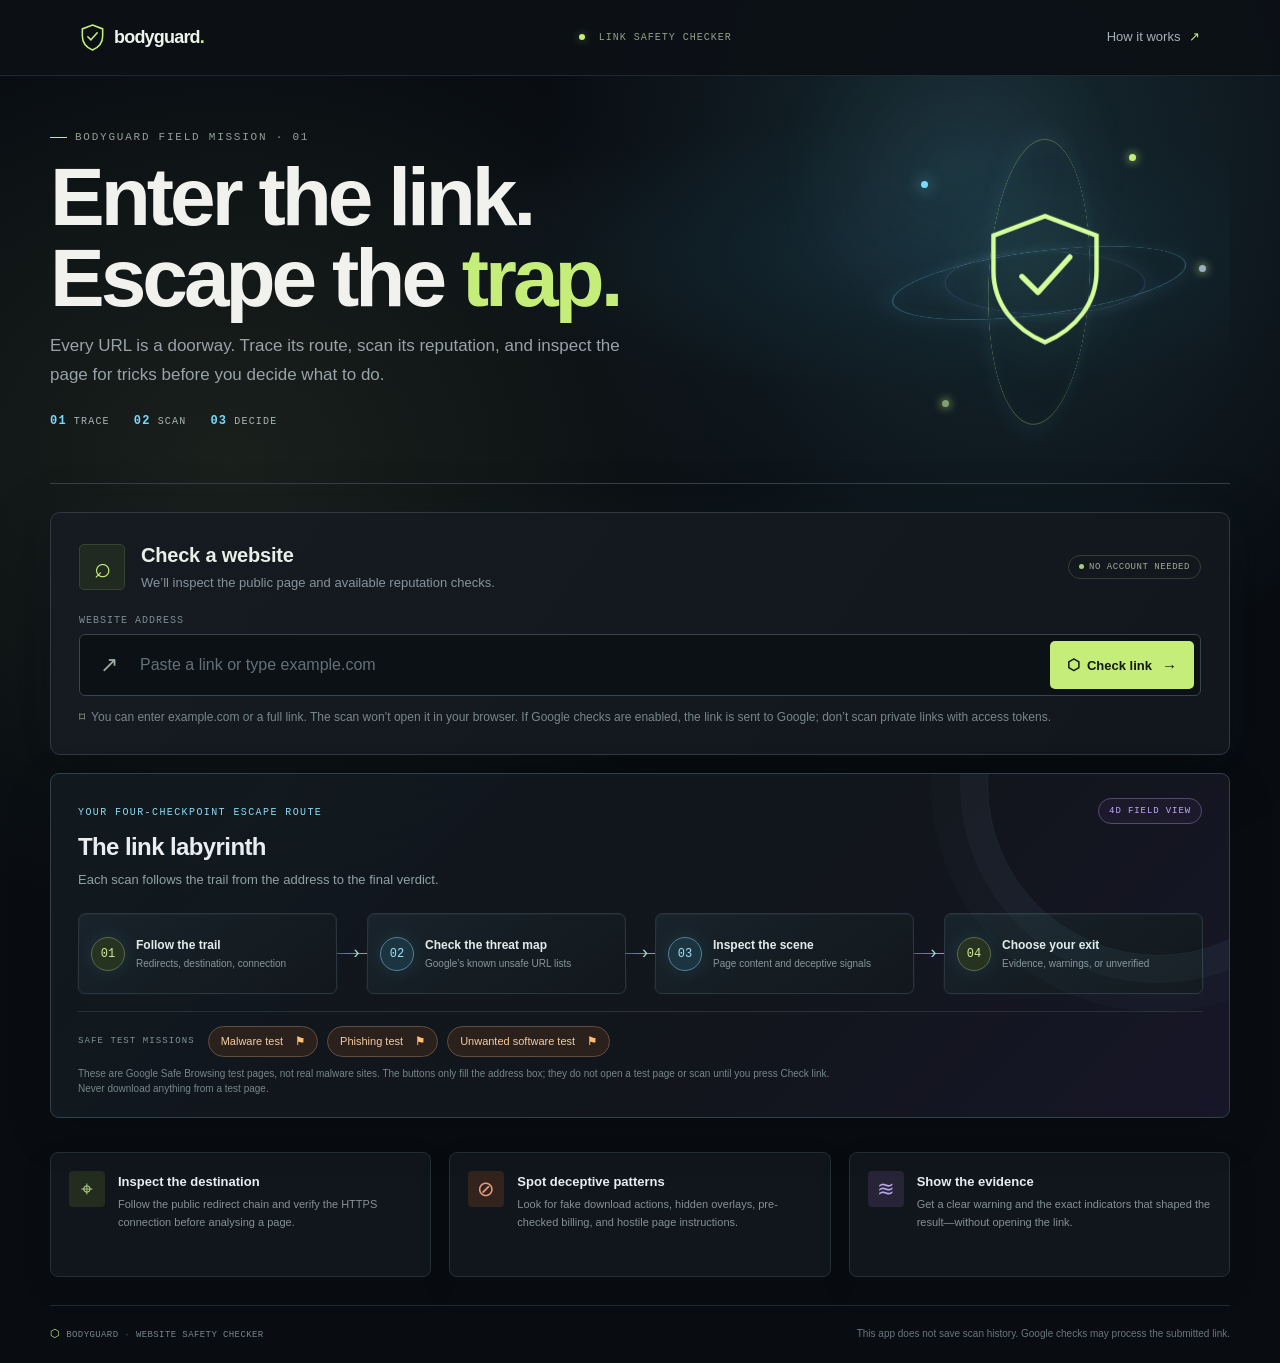
==== commit 68c6b6ef: "Replace Malayalam sample with Safe Browsing threat simulations" ====
--- a/index.html
+++ b/index.html
@@ -15,7 +15,7 @@
 
     <section class="scanner-card" aria-labelledby="scan-title"><div class="scanner-heading"><div class="scanner-symbol">⌕</div><div><h2 id="scan-title">Check a website</h2><p>We’ll inspect the public page and available reputation checks.</p></div><span class="privacy-chip"><span></span>NO ACCOUNT NEEDED</span></div><form id="scan-form" novalidate><label class="url-label" for="url-input">WEBSITE ADDRESS</label><div class="url-entry"><span class="url-prefix">↗</span><input id="url-input" name="url" type="text" inputmode="url" placeholder="Paste a link or type example.com" autocomplete="url" spellcheck="false" required/><button id="scan-button" type="submit"><span class="button-shield">⬡</span><span>Check link</span><span class="button-arrow">→</span></button></div><div class="form-hint"><span>⌑</span> You can enter example.com or a full link. The scan won’t open it in your browser. If Google checks are enabled, the link is sent to Google; don’t scan private links with access tokens.</div><p class="form-error" id="form-error" role="alert" hidden></p></form></section>
 
-    <section class="mission-panel" aria-labelledby="mission-title"><div class="mission-heading"><div><span class="mission-kicker">YOUR FOUR-CHECKPOINT ESCAPE ROUTE</span><h2 id="mission-title">The link labyrinth</h2><p>Each scan follows the trail from the address to the final verdict.</p></div><span class="mission-badge">4D FIELD VIEW</span></div><div class="mission-track"><article><span class="mission-number">01</span><div><b>Follow the trail</b><small>Redirects, destination, connection</small></div></article><i aria-hidden="true"></i><article><span class="mission-number">02</span><div><b>Check the threat map</b><small>Google’s known unsafe URL lists</small></div></article><i aria-hidden="true"></i><article><span class="mission-number">03</span><div><b>Inspect the scene</b><small>Page content and deceptive signals</small></div></article><i aria-hidden="true"></i><article><span class="mission-number">04</span><div><b>Choose your exit</b><small>Evidence, warnings, or unverified</small></div></article></div><div class="sample-routes"><span>TRY A ROUTE</span><button type="button" class="sample-route" data-sample="https://www.manoramaonline.com/">Malayalam site <b>↗</b></button><button type="button" class="sample-route sample-route-test" data-sample="https://testsafebrowsing.appspot.com/s/malware.html">Google threat simulation <b>⚑</b></button></div><p class="sample-note">The Google test page is a harmless simulation made for Safe Browsing checks; it does not install malware. The buttons fill the address box only—you still choose when to scan.</p></section>
+    <section class="mission-panel" aria-labelledby="mission-title"><div class="mission-heading"><div><span class="mission-kicker">YOUR FOUR-CHECKPOINT ESCAPE ROUTE</span><h2 id="mission-title">The link labyrinth</h2><p>Each scan follows the trail from the address to the final verdict.</p></div><span class="mission-badge">4D FIELD VIEW</span></div><div class="mission-track"><article><span class="mission-number">01</span><div><b>Follow the trail</b><small>Redirects, destination, connection</small></div></article><i aria-hidden="true"></i><article><span class="mission-number">02</span><div><b>Check the threat map</b><small>Google’s known unsafe URL lists</small></div></article><i aria-hidden="true"></i><article><span class="mission-number">03</span><div><b>Inspect the scene</b><small>Page content and deceptive signals</small></div></article><i aria-hidden="true"></i><article><span class="mission-number">04</span><div><b>Choose your exit</b><small>Evidence, warnings, or unverified</small></div></article></div><div class="sample-routes"><span>SAFE TEST MISSIONS</span><button type="button" class="sample-route sample-route-test" data-sample="https://testsafebrowsing.appspot.com/s/malware.html">Malware test <b>⚑</b></button><button type="button" class="sample-route sample-route-test" data-sample="https://testsafebrowsing.appspot.com/s/phishing.html">Phishing test <b>⚑</b></button><button type="button" class="sample-route sample-route-test" data-sample="https://testsafebrowsing.appspot.com/s/unwanted.html">Unwanted software test <b>⚑</b></button></div><p class="sample-note">These are Google Safe Browsing test pages, not real malware sites. The buttons only fill the address box; they do not open a test page or scan until you press Check link. Never download anything from a test page.</p></section>
 
     <section class="loading-card" id="loading-card" hidden aria-live="polite"><div class="scan-spinner"></div><div><b id="loading-title">Checking the website…</b><span id="loading-step">Looking up the public address and checking the connection.</span></div><span class="loading-elapsed" id="loading-elapsed">0s</span></section>
 
--- a/styles.css
+++ b/styles.css
@@ -1,4 +1,180 @@
 :root{color-scheme:dark;--bg:#0b0f14;--panel:#12181f;--panel2:#161e26;--line:#27313a;--text:#e9edf0;--muted:#8b969f;--lime:#c5ed79;--mono:'Cascadia Code','SFMono-Regular',Consolas,monospace;--sans:Inter,'Segoe UI',Arial,sans-serif;--display:Inter,'Segoe UI',Arial,sans-serif}*{box-sizing:border-box}html{scroll-behavior:smooth}body{margin:0;background:radial-gradient(ellipse at 50% 20%,#131a20 0,#0b0f14 58%);color:var(--text);font:14px/1.55 var(--sans);-webkit-font-smoothing:antialiased}.topbar{height:65px;padding:0 max(calc((100vw - 1120px)/2),28px);border-bottom:1px solid #1f2830;background:#0c1116eF;display:flex;align-items:center;justify-content:space-between}.brand{display:flex;align-items:center;gap:9px;color:#eef3eb;text-decoration:none;font:750 18px var(--display);letter-spacing:-.8px}.shield-logo{width:25px;height:29px;color:var(--lime)}.shield-logo svg{width:100%;height:100%}.brand-dot{color:var(--lime)}.top-status{font:9px var(--mono);letter-spacing:.1em;color:#91a087}.top-status i{display:inline-block;width:6px;height:6px;background:var(--lime);box-shadow:0 0 8px #c5ed7966;border-radius:50%;margin-right:7px}.source-link{color:#a7b2b5;text-decoration:none;font-size:11px}.source-link span{color:var(--lime);padding-left:5px}main{width:min(1030px,calc(100% - 48px));margin:0 auto}.hero{min-height:281px;display:flex;align-items:center;justify-content:space-between;position:relative;overflow:hidden;border-bottom:1px solid #202831}.hero-copy{padding:40px 0 42px;max-width:595px;position:relative;z-index:1}.eyebrow{display:flex;align-items:center;gap:8px;font:9px var(--mono);letter-spacing:.13em;color:#93a098;margin-bottom:13px}.eyebrow span{height:1px;width:17px;background:var(--lime)}h1{font:650 clamp(34px,5vw,50px)/1.06 var(--display);letter-spacing:-2.6px;margin:0;color:#f1f2ed}h1 em{font-style:normal;color:var(--lime)}.hero-copy p{max-width:540px;color:#98a2a9;font-size:13px;margin:14px 0 0;line-height:1.7}.shield-art{width:250px;height:220px;position:relative;display:grid;place-items:center;flex-shrink:0;margin-right:30px}.orbit{position:absolute;border:1px solid #27342d;border-radius:50%;transform:rotate(-24deg)}.orbit-a{width:200px;height:110px}.orbit-b{width:170px;height:205px;transform:rotate(55deg);border-color:#27313a}.orb-core{width:84px;height:91px;color:#c3ea83;filter:drop-shadow(0 0 22px #b8ef7623);display:grid;place-items:center;z-index:2}.orb-core svg{width:100%;height:100%}.orbit-dot{position:absolute;width:5px;height:5px;border-radius:50%;background:var(--lime);box-shadow:0 0 10px #c5ed79}.dot-a{top:31px;right:66px}.dot-b{bottom:27px;left:56px;width:4px;height:4px;background:#839c72}.dot-c{top:105px;right:5px;width:3px;height:3px;background:#9baec4}.scanner-card{border:1px solid #303941;background:linear-gradient(125deg,#151b21,#11171d);border-radius:7px;padding:19px 20px;margin:23px 0 0;box-shadow:0 8px 35px #0002}.scanner-heading{display:flex;align-items:center;gap:11px;margin-bottom:17px}.scanner-symbol{height:36px;width:36px;border-radius:5px;display:grid;place-items:center;background:#202a20;border:1px solid #35442e;color:var(--lime);font-size:24px}.scanner-heading h2{margin:0;color:#e9eee8;font-size:14px;font-weight:650;letter-spacing:-.2px}.scanner-heading p{margin:2px 0 0;color:#87939d;font-size:10px}.privacy-chip{margin-left:auto;border:1px solid #314034;border-radius:20px;padding:4px 8px;color:#9eac97;font:7px var(--mono);letter-spacing:.06em}.privacy-chip span{display:inline-block;width:5px;height:5px;background:#a8cf78;border-radius:50%;margin-right:5px}.url-label{display:block;color:#7f8c95;font:8px var(--mono);letter-spacing:.1em;margin-bottom:6px}.url-entry{height:48px;border:1px solid #39444c;background:#0c1116;border-radius:4px;display:flex;align-items:center;padding:4px;transition:border .15s,box-shadow .15s}.url-entry:focus-within{border-color:#748952;box-shadow:0 0 0 2px #c5ed7912}.url-prefix{width:34px;display:grid;place-items:center;color:#9daaa0;font-size:17px}.url-entry input{border:0;outline:0;min-width:0;flex:1;background:transparent;color:#e4e9e9;font:12px var(--sans)}.url-entry input::placeholder{color:#637078}.url-entry input:disabled{opacity:.65}.url-entry button{height:38px;border:0;border-radius:3px;padding:0 12px;background:var(--lime);color:#13190f;font-size:10px;font-weight:700;display:flex;align-items:center;gap:7px;cursor:pointer;transition:background .15s}.url-entry button:hover{background:#d5f590}.url-entry button:disabled{opacity:.55;cursor:wait}.button-shield{font-size:15px}.button-arrow{font-size:15px;margin-left:3px}.form-hint{font-size:9px;color:#79868d;margin-top:8px}.form-hint span{color:#a7b68e;margin-right:3px}.form-error{border:1px solid #663b32;background:#261a17;color:#f1a18b;padding:8px 10px;border-radius:3px;font-size:10px;margin:9px 0 0}.loading-card{display:flex;align-items:center;gap:11px;background:#151c20;border:1px solid #374038;border-radius:5px;padding:14px;margin:13px 0 0}.loading-card[hidden]{display:none}.scan-spinner{width:22px;height:22px;border:2px solid #354034;border-top-color:var(--lime);border-radius:50%;animation:spin .8s linear infinite;flex-shrink:0}.loading-card>div:nth-child(2){flex:1}.loading-card b,.loading-card span{display:block}.loading-card b{font-size:10px;font-weight:600}.loading-card>div:nth-child(2)>span{font-size:9px;color:#8b9795;margin-top:2px}.loading-elapsed{font:8px var(--mono);color:#839080}.result{margin:16px 0 0;scroll-margin-top:20px}.result[hidden]{display:none}.result-banner{min-height:112px;border:1px solid #474b3e;border-radius:5px 5px 0 0;display:flex;align-items:center;gap:14px;padding:16px 18px;position:relative;overflow:hidden;background:linear-gradient(110deg,#20251b,#191d19)}.result-banner:after{content:'';width:170px;height:170px;border-radius:50%;position:absolute;right:-50px;top:-90px;border:1px solid #ffffff0c;box-shadow:0 0 0 17px #ffffff05,0 0 0 34px #ffffff04}.banner-dangerous{background:linear-gradient(105deg,#512119,#311a18 72%,#251817);border-color:#804337}.banner-suspicious{background:linear-gradient(105deg,#41291a,#281e18);border-color:#715032}.banner-caution{background:linear-gradient(105deg,#38301b,#211f18);border-color:#625633}.banner-no-major-issues{background:linear-gradient(105deg,#1c3020,#171e1a);border-color:#445b39}.banner-unknown{background:linear-gradient(105deg,#33281c,#211d18);border-color:#5e4934}.result-symbol{width:42px;height:42px;flex-shrink:0;border-radius:50%;border:1px solid #d59073;background:#8f302b;color:#fff3ef;display:grid;place-items:center;font:700 25px var(--sans);box-shadow:0 0 19px #ec715122}.banner-suspicious .result-symbol,.banner-caution .result-symbol,.banner-unknown .result-symbol{background:#654624;border-color:#c7a160;color:#ffe6b5;box-shadow:none}.banner-no-major-issues .result-symbol{background:#344c31;border-color:#80aa66;color:#d8f2c3;box-shadow:none}.result-message{flex:1;position:relative;z-index:1}.result-kicker{font:8px var(--mono);letter-spacing:.12em;color:#f0a18b}.banner-suspicious .result-kicker,.banner-caution .result-kicker,.banner-unknown .result-kicker{color:#e1be78}.banner-no-major-issues .result-kicker{color:#aad38c}.result-message h2{font:650 19px var(--display);letter-spacing:-.45px;margin:3px 0 3px;color:#fff3ed}.banner-no-major-issues .result-message h2{color:#e6f4df}.result-message p{max-width:700px;margin:0;color:#d9b7ad;font-size:10px}.banner-suspicious .result-message p,.banner-caution .result-message p,.banner-unknown .result-message p{color:#d6c4a3}.banner-no-major-issues .result-message p{color:#a5b59c}.result-host{position:relative;z-index:1;max-width:185px;overflow-wrap:anywhere;text-align:right;color:#ecd5ce;font:8px/1.6 var(--mono)}.result-body{background:#12181f;border:1px solid #27313a;border-top:0;border-radius:0 0 5px 5px;padding:15px 17px 16px}.result-meta{display:flex;justify-content:space-between;gap:10px;padding-bottom:10px;border-bottom:1px solid #252e36;color:#76838c;font:7px var(--mono)}.result-meta span:first-child{overflow-wrap:anywhere}.section-heading{display:flex;justify-content:space-between;align-items:center;margin:12px 0 7px}.section-heading h3{font-size:10px;margin:0;font-weight:650}.section-heading p{font-size:8px;color:#7e8a91;margin:1px 0 0}.finding-count{font:7px var(--mono);letter-spacing:.04em;color:#94a08c;border:1px solid #354039;border-radius:10px;padding:2px 6px}.findings{display:grid;gap:6px}.finding{display:grid;grid-template-columns:22px minmax(0,1fr) auto;gap:8px;align-items:start;padding:9px 9px;border:1px solid #29323a;border-radius:4px;background:#0f1419}.finding-icon{height:19px;width:19px;border-radius:50%;display:grid;place-items:center;background:#423025;color:#f3a17c;font:bold 11px var(--sans);margin-top:1px}.finding-critical .finding-icon{background:#532420;color:#ff9c88}.finding-medium .finding-icon{background:#39321f;color:#e3c475}.finding-low .finding-icon{background:#202b30;color:#9fb1b1}.finding-copy b{display:block;color:#dfe4e5;font-size:9px;font-weight:600}.finding-copy p{color:#929da2;font-size:8px;line-height:1.5;margin:2px 0 0}.finding-severity{font:6px var(--mono);letter-spacing:.08em;color:#e8a17e;border:1px solid #4c352c;border-radius:2px;padding:2px 4px;margin-top:2px}.finding-medium .finding-severity{color:#ddc276;border-color:#463e2b}.finding-low .finding-severity{color:#a2b0b1;border-color:#364145}.finding-evidence{grid-column:2/4;font-size:7px;color:#9ca8a9}.finding-evidence summary,.limits summary{cursor:pointer;list-style:none}.finding-evidence summary::-webkit-details-marker,.limits summary::-webkit-details-marker{display:none}.finding-evidence summary:after{content:'  +';color:var(--lime)}.finding-evidence[open] summary:after{content:'  −'}.finding-evidence pre{margin:5px 0 0;padding:7px;background:#090d11;border:1px solid #242e36;border-radius:3px;color:#afbbb7;white-space:pre-wrap;overflow-wrap:anywhere;font:7px/1.5 var(--mono)}.no-findings{display:flex;align-items:center;gap:9px;padding:10px;border:1px solid #344331;border-radius:4px;background:#141d16}.no-findings[hidden]{display:none}.no-findings>span{height:22px;width:22px;border-radius:50%;display:grid;place-items:center;background:#2a3a25;color:#b5db92}.no-findings b,.no-findings small{display:block}.no-findings b{font-size:9px;color:#d5e9c8}.no-findings small{font-size:8px;color:#899984;margin-top:1px}.connection-section{border-top:1px solid #262e35;margin-top:13px;padding-top:1px}.check-grid{display:grid;grid-template-columns:repeat(2,minmax(0,1fr));gap:6px}.check-card{display:flex;align-items:flex-start;gap:7px;min-height:47px;padding:7px;border:1px solid #283139;border-radius:3px;background:#0f1419}.check-mark{height:16px;width:16px;flex-shrink:0;border-radius:50%;display:grid;place-items:center;background:#243322;color:#a8d380;font-size:9px}.check-card.warning .check-mark{background:#3a2921;color:#eba17e}.check-card.info .check-mark{background:#232c31;color:#a4b3b4}.check-card b,.check-card small{display:block}.check-card b{font-size:8px;color:#c9d1d2;font-weight:600}.check-card small{font-size:7px;color:#879398;line-height:1.4;margin-top:1px}.limits{margin-top:11px;border-top:1px solid #252e35;padding-top:9px;color:#91a09d}.limits summary{font-size:8px}.limits summary:after{content:'  +';color:#c0e582}.limits[open] summary:after{content:'  −'}.limits p{font-size:8px;color:#86949a;line-height:1.6;max-width:820px}.scan-another{margin-top:13px;border:1px solid #47543b;background:#202a1d;color:#cfe7a6;border-radius:3px;padding:7px 9px;font-size:8px;cursor:pointer}.scan-another:hover{background:#2b3824}.scan-another span{margin-left:6px}.feature-grid{margin:27px 0 23px;display:grid;grid-template-columns:repeat(3,1fr);gap:14px}.feature-grid article{border:1px solid #252f37;border-radius:5px;background:#10161b;min-height:94px;padding:12px;display:flex;align-items:flex-start;gap:10px}.feature-icon{height:25px;width:25px;flex-shrink:0;display:grid;place-items:center;border-radius:4px;font-size:15px}.feature-icon.green{background:#222d20;color:#badb8e}.feature-icon.orange{background:#32231d;color:#e69c7b}.feature-icon.violet{background:#282438;color:#b9a8e6}.feature-grid h3{font-size:9px;margin:1px 0 3px;font-weight:650}.feature-grid p{font-size:8px;line-height:1.5;color:#849097;margin:0}footer{height:43px;border-top:1px solid #202830;display:flex;align-items:center;justify-content:space-between;color:#79858d;font:7px var(--mono);letter-spacing:.045em}footer>span:last-child{font:8px var(--sans);letter-spacing:0;color:#69767d}.footer-shield{font-size:11px;color:var(--lime)}footer i{font-style:normal;color:#4b565d}@keyframes spin{to{transform:rotate(360deg)}}@media(max-width:760px){.topbar{padding:0 17px}.hero{min-height:246px}.hero-copy{max-width:calc(100% - 130px)}.hero h1{font-size:36px}.shield-art{width:140px;height:180px;margin-right:0}.orbit-a{width:125px;height:76px}.orbit-b{width:119px;height:146px}.orb-core{width:59px;height:66px}.dot-a{right:22px}.dot-b{left:7px}.dot-c{right:0}.feature-grid{gap:7px}.feature-grid article{padding:9px;gap:7px}}@media(max-width:570px){main{width:calc(100% - 28px)}.topbar{height:55px;padding:0 14px}.brand{font-size:16px}.top-status{font-size:7px;letter-spacing:.04em}.source-link{font-size:9px}.hero{min-height:0;padding:27px 0 22px}.hero-copy{max-width:100%;padding:0}.hero h1{font-size:34px;letter-spacing:-1.8px}.hero-copy p{max-width:440px;font-size:11px}.shield-art{display:none}.scanner-card{margin-top:14px;padding:13px}.scanner-heading{margin-bottom:13px}.privacy-chip{font-size:6px;padding:3px 6px}.url-entry{height:auto;min-height:47px}.url-prefix{width:27px}.url-entry input{font-size:10px}.url-entry button{height:36px;padding:0 8px;gap:5px;font-size:9px}.button-shield{display:none}.result-banner{align-items:flex-start;gap:9px;padding:12px}.result-symbol{width:32px;height:32px;font-size:20px}.result-host{display:none}.result-message h2{font-size:16px}.result-message p{font-size:9px}.result-kicker{font-size:7px}.result-body{padding:11px}.result-meta{font-size:6px}.section-heading p{font-size:7px}.finding{grid-template-columns:20px minmax(0,1fr);gap:6px}.finding-severity{grid-column:2;grid-row:1;justify-self:end}.finding-copy{padding-right:43px}.finding-evidence{grid-column:2}.check-grid{grid-template-columns:1fr}.feature-grid{grid-template-columns:1fr;margin-top:18px;gap:7px}.feature-grid article{min-height:67px;padding:10px}.feature-grid p{font-size:8px}.feature-grid h3{font-size:9px}footer{height:auto;min-height:44px;gap:6px;line-height:1.4}footer>span:last-child{text-align:right;font-size:7px}}
 
 .banner-incomplete{background:linear-gradient(105deg,#33281c,#211d18);border-color:#80633d}.banner-incomplete .result-symbol{background:#654624;border-color:#c7a160;color:#ffe6b5;box-shadow:none}.banner-incomplete .result-kicker{color:#e1be78}.banner-incomplete .result-message p{color:#d6c4a3}
+
+/* Immersive field-mission presentation */
+:root{--lime:#c5ed79;--electric:#79d9ff;--violet:#ab8cff}
+body{font-size:16px;background:radial-gradient(ellipse at 78% 12%,#172a32 0,transparent 32%),radial-gradient(ellipse at 18% 34%,#1a201c 0,transparent 36%),#090d12}
+.topbar{height:76px}
+.top-status{font-size:10px}
+.source-link{font-size:13px}
+main{width:min(1180px,calc(100% - 52px))}
+.hero{min-height:390px;border-bottom-color:#30404a;background:radial-gradient(ellipse at 73% 44%,#17354466,transparent 42%)}
+.hero:before,.hero:after{content:"";position:absolute;pointer-events:none;border-radius:50%;filter:blur(2px)}
+.hero:before{width:370px;height:370px;right:8%;top:-22%;background:radial-gradient(circle,#77dfff12,transparent 68%);animation:nebulaDrift 13s ease-in-out infinite alternate}
+.hero:after{inset:0;background-image:radial-gradient(#d7f4ff88 .7px,transparent .9px),radial-gradient(#c5ed7955 .8px,transparent 1px);background-size:83px 83px,137px 137px;background-position:15px 12px,47px 63px;opacity:.26;mask-image:linear-gradient(90deg,transparent,#000 55%,#000)}
+.hero-copy{max-width:680px;padding:55px 0;z-index:2}
+.eyebrow{font-size:11px;letter-spacing:.16em}
+h1{font-size:clamp(52px,7.6vw,82px);letter-spacing:-4px;line-height:.99}
+.hero-copy p{font-size:17px;max-width:600px}
+.hero-stats{display:flex;gap:24px;margin-top:24px;color:#a7b6b4;font:10px var(--mono);letter-spacing:.12em}
+.hero-stats span{display:flex;gap:7px;align-items:center}
+.hero-stats b{color:var(--electric);font-size:12px}
+.shield-art{width:350px;height:330px;margin-right:10px;perspective:1000px;transform-style:preserve-3d;animation:shieldHover 7s ease-in-out infinite}
+.orbit{transform-style:preserve-3d;box-shadow:0 0 32px #70deff14,inset 0 0 25px #83d9ff08}
+.orbit-a{width:310px;height:148px;border-color:#78dfff58;transform:rotateX(66deg) rotateZ(-22deg);animation:orbitA 16s linear infinite}
+.orbit-b{width:250px;height:290px;border-color:#c5ed7948;transform:rotateY(67deg) rotateZ(24deg);animation:orbitB 19s linear infinite}
+.orbit-c{width:200px;height:200px;border-color:#ab8cff3b;transform:rotateX(72deg) rotateZ(32deg);animation:orbitC 22s linear infinite}
+.orb-core{width:118px;height:130px;transform:translateZ(62px);color:#d5ff9b;filter:drop-shadow(0 0 30px #92f5cb66);animation:corePulse 4s ease-in-out infinite}
+.orbit-dot{width:7px;height:7px}
+.dot-a{top:39px;right:84px}.dot-b{bottom:38px;left:72px}.dot-c{top:150px;right:14px}.dot-d{left:51px;top:66px;background:var(--electric);box-shadow:0 0 15px var(--electric)}
+.scanner-card{margin-top:28px;padding:27px 28px;border-radius:10px;box-shadow:0 18px 65px #0005,0 0 40px #60d7ff0b}
+.scanner-heading{gap:16px;margin-bottom:22px}
+.scanner-symbol{width:46px;height:46px;font-size:29px}
+.scanner-heading h2{font-size:20px}
+.scanner-heading p{font-size:13px}
+.privacy-chip{font-size:9px;padding:6px 10px}
+.url-label{font-size:10px;margin-bottom:8px}
+.url-entry{height:62px;padding:6px;border-radius:6px}
+.url-prefix{font-size:22px;width:46px}
+.url-entry input{font-size:16px;padding:0 8px}
+.url-entry button{height:48px;padding:0 17px;font-size:13px;border-radius:5px}
+.form-hint{font-size:12px;line-height:1.55;margin-top:12px}
+.form-error{font-size:13px}
+.mission-panel{position:relative;overflow:hidden;margin:18px 0 0;padding:24px 27px 20px;border:1px solid #31404a;border-radius:9px;background:linear-gradient(135deg,#111a20eF,#12151c 60%,#171628);box-shadow:0 15px 45px #0003}
+.mission-panel:after{content:"";position:absolute;right:-100px;top:-160px;width:340px;height:340px;border:1px solid #94dfff16;border-radius:50%;box-shadow:0 0 0 27px #94dfff08,0 0 0 56px #94dfff05;pointer-events:none}
+.mission-heading{position:relative;z-index:1;display:flex;justify-content:space-between;align-items:flex-start}
+.mission-kicker{color:#8edaf2;font:10px var(--mono);letter-spacing:.14em}
+.mission-heading h2{font-size:24px;letter-spacing:-.6px;margin:5px 0}
+.mission-heading p{font-size:13px;color:#91a0a6;margin:0}
+.mission-badge{padding:7px 10px;border:1px solid #544a70;border-radius:20px;color:#c1acff;font:9px var(--mono);letter-spacing:.1em;background:#29223d66}
+.mission-track{display:grid;grid-template-columns:1fr 30px 1fr 30px 1fr 30px 1fr;align-items:center;margin:23px 0 17px}
+.mission-track article{min-height:81px;display:flex;align-items:center;gap:11px;padding:12px;border:1px solid #2d3941;border-radius:7px;background:linear-gradient(145deg,#19232b,#11171c);box-shadow:inset 0 1px #ffffff08;transform:perspective(600px) rotateX(2deg);transition:transform .25s,border-color .25s}
+.mission-track article:hover{transform:perspective(600px) rotateX(0) translateY(-4px);border-color:#75d9ff77}
+.mission-number{display:grid;place-items:center;flex:0 0 34px;height:34px;border:1px solid #508197;border-radius:50%;color:#9be5fb;background:#1b3440;font:12px var(--mono);box-shadow:0 0 18px #5fddff1d}
+.mission-track article:nth-of-type(3n+1) .mission-number{border-color:#5b6b46;color:#cfef9a;background:#273321}
+.mission-track b,.mission-track small{display:block}
+.mission-track b{font-size:12px;color:#e5eeee}
+.mission-track small{font-size:10px;color:#88979d;line-height:1.4;margin-top:3px}
+.mission-track>i{height:1px;background:linear-gradient(90deg,#4d6571,#a58df6);position:relative}
+.mission-track>i:after{content:"›";position:absolute;right:7px;top:-11px;color:#9bdff1;font:18px var(--sans)}
+.sample-routes{display:flex;align-items:center;gap:9px;flex-wrap:wrap;border-top:1px solid #26323a;padding-top:14px}
+.sample-routes>span{font:9px var(--mono);letter-spacing:.12em;color:#819198;margin-right:4px}
+.sample-route{border:1px solid #354746;border-radius:20px;background:#19251f;color:#d0ebad;padding:8px 12px;font:11px var(--sans);cursor:pointer;transition:transform .2s,background .2s,border-color .2s}
+.sample-route:hover{transform:translateY(-2px);background:#263927;border-color:#91c66b}
+.sample-route b{padding-left:9px;color:#c4ed79}
+.sample-route-test{border-color:#624c3d;background:#2a211c;color:#f5caa0}
+.sample-route-test:hover{background:#38271e;border-color:#dc9b64}
+.sample-route-test b{color:#ffbd72}
+.sample-note{font-size:10px;line-height:1.55;color:#76868b;margin:9px 0 0;max-width:780px}
+.loading-card{padding:19px;border-radius:8px;gap:15px}
+.loading-card b{font-size:14px}
+.loading-card>div:nth-child(2)>span{font-size:12px}
+.loading-elapsed{font-size:10px}
+.result{margin-top:20px}
+.result-banner{min-height:145px;padding:23px 25px;gap:18px;border-radius:9px 9px 0 0}
+.result-symbol{width:54px;height:54px;font-size:30px}
+.result-kicker{font-size:10px}
+.result-message h2{font-size:25px}
+.result-message p{font-size:13px;line-height:1.6}
+.result-host{font-size:10px}
+.result-body{padding:22px 24px;border-radius:0 0 9px 9px}
+.result-meta{font-size:9px;padding-bottom:14px}
+.section-heading{margin:18px 0 10px}
+.section-heading h3{font-size:15px}
+.section-heading p{font-size:11px}
+.finding-count{font-size:9px}
+.findings{gap:9px}
+.finding{grid-template-columns:28px minmax(0,1fr) auto;gap:11px;padding:13px;border-radius:7px}
+.finding-icon{width:25px;height:25px;font-size:14px}
+.finding-copy b{font-size:13px}
+.finding-copy p{font-size:11px;line-height:1.6}
+.finding-severity{font-size:8px;padding:4px 6px}
+.finding-evidence{font-size:10px}
+.finding-evidence pre{font-size:10px;padding:10px}
+.no-findings{padding:14px}
+.no-findings>span{height:30px;width:30px}
+.no-findings b{font-size:12px}
+.no-findings small{font-size:10px}
+.check-grid{gap:9px}
+.check-card{min-height:65px;gap:10px;padding:11px;border-radius:6px}
+.check-mark{width:21px;height:21px;font-size:12px}
+.check-card b{font-size:11px}
+.check-card small{font-size:10px;line-height:1.5}
+.limits{margin-top:17px;padding-top:13px}
+.limits summary{font-size:11px}
+.limits p{font-size:11px}
+.scan-another{font-size:11px;padding:10px 13px;border-radius:5px}
+.feature-grid{margin:34px 0 28px;gap:18px}
+.feature-grid article{min-height:125px;padding:18px;border-radius:8px;gap:13px;box-shadow:0 12px 30px #0002}
+.feature-icon{height:36px;width:36px;font-size:21px}
+.feature-grid h3{font-size:13px}
+.feature-grid p{font-size:11px;line-height:1.65}
+footer{height:57px;font-size:9px}
+footer>span:last-child{font-size:10px}
+@keyframes shieldHover{0%,100%{transform:translateY(0) rotateY(-8deg) rotateX(3deg)}50%{transform:translateY(-13px) rotateY(8deg) rotateX(-3deg)}}
+@keyframes orbitA{to{transform:rotateX(66deg) rotateZ(338deg)}}
+@keyframes orbitB{to{transform:rotateY(67deg) rotateZ(384deg)}}
+@keyframes orbitC{to{transform:rotateX(72deg) rotateZ(-328deg)}}
+@keyframes corePulse{0%,100%{filter:drop-shadow(0 0 19px #92f5cb44);transform:translateZ(50px) scale(.98)}50%{filter:drop-shadow(0 0 40px #92f5cb99);transform:translateZ(75px) scale(1.04)}}
+@keyframes nebulaDrift{to{transform:translate3d(-40px,25px,0) scale(1.14);opacity:.65}}
+@media(max-width:850px){
+  main{width:min(100% - 36px,760px)}
+  .hero{min-height:330px}
+  .hero-copy{max-width:calc(100% - 220px)}
+  .hero h1{font-size:clamp(45px,7.5vw,65px)}
+  .shield-art{width:240px;height:260px;margin-right:0}
+  .orbit-a{width:225px;height:120px}.orbit-b{width:190px;height:220px}.orbit-c{width:155px;height:155px}
+  .orb-core{width:88px;height:99px}
+  .mission-track{grid-template-columns:1fr 20px 1fr;row-gap:10px}
+  .mission-track>i:nth-of-type(2){display:none}
+}
+@media(max-width:600px){
+  .topbar{height:62px;padding:0 13px}.top-status{font-size:7px}.source-link{font-size:10px}
+  main{width:calc(100% - 24px)}
+  .hero{min-height:0;padding:34px 0 22px}
+  .hero-copy{max-width:100%;padding:0}
+  .hero h1{font-size:clamp(42px,12vw,62px);letter-spacing:-2.7px}
+  .hero-copy p{font-size:14px;max-width:450px}
+  .hero-stats{gap:13px;font-size:8px}
+  .shield-art{display:none}
+  .scanner-card{padding:17px 14px;margin-top:15px}
+  .scanner-heading{gap:9px}.scanner-heading h2{font-size:17px}.scanner-heading p{font-size:11px}
+  .privacy-chip{font-size:6px;padding:4px 6px}
+  .url-entry{height:auto;min-height:55px}.url-prefix{width:28px}.url-entry input{font-size:12px;padding:0 4px}
+  .url-entry button{height:43px;font-size:10px;padding:0 9px}.button-shield{display:inline;font-size:12px}
+  .form-hint{font-size:10px}
+  .mission-panel{padding:18px 14px 14px;margin-top:12px}
+  .mission-heading h2{font-size:21px}.mission-heading p{font-size:11px}
+  .mission-kicker{font-size:8px}.mission-badge{font-size:7px;padding:6px 7px}
+  .mission-track{grid-template-columns:1fr;gap:7px;margin:15px 0}
+  .mission-track article{min-height:61px;padding:9px}
+  .mission-track>i{display:none}
+  .mission-track b{font-size:11px}.mission-track small{font-size:9px}
+  .sample-routes{gap:7px}.sample-routes>span{width:100%}
+  .sample-route{font-size:10px;padding:7px 10px}
+  .sample-note{font-size:9px}
+  .result-banner{min-height:0;padding:15px 12px;gap:9px}
+  .result-symbol{width:37px;height:37px;font-size:22px}
+  .result-message h2{font-size:18px}.result-message p{font-size:10px}
+  .result-kicker{font-size:7px}
+  .result-body{padding:13px 11px}
+  .section-heading h3{font-size:12px}.section-heading p{font-size:9px}
+  .finding{grid-template-columns:22px minmax(0,1fr);padding:10px;gap:7px}
+  .finding-icon{width:21px;height:21px}.finding-copy b{font-size:11px}.finding-copy p{font-size:9px}
+  .finding-severity{grid-column:2;grid-row:1;font-size:7px}
+  .finding-copy{padding-right:42px}
+  .finding-evidence{grid-column:2}
+  .check-grid{grid-template-columns:1fr}
+  .check-card b{font-size:10px}.check-card small{font-size:9px}
+  .feature-grid{grid-template-columns:1fr;gap:9px;margin:19px 0}
+  .feature-grid article{min-height:80px;padding:12px}
+  .feature-grid h3{font-size:11px}.feature-grid p{font-size:10px}
+  footer{height:auto;min-height:52px;gap:9px;align-items:flex-start;padding:10px 0}
+  footer>span:last-child{font-size:8px}
+}
+@media(prefers-reduced-motion:reduce){
+  *,*::before,*::after{animation-duration:.01ms!important;animation-iteration-count:1!important;scroll-behavior:auto!important;transition-duration:.01ms!important}
+}
 
+
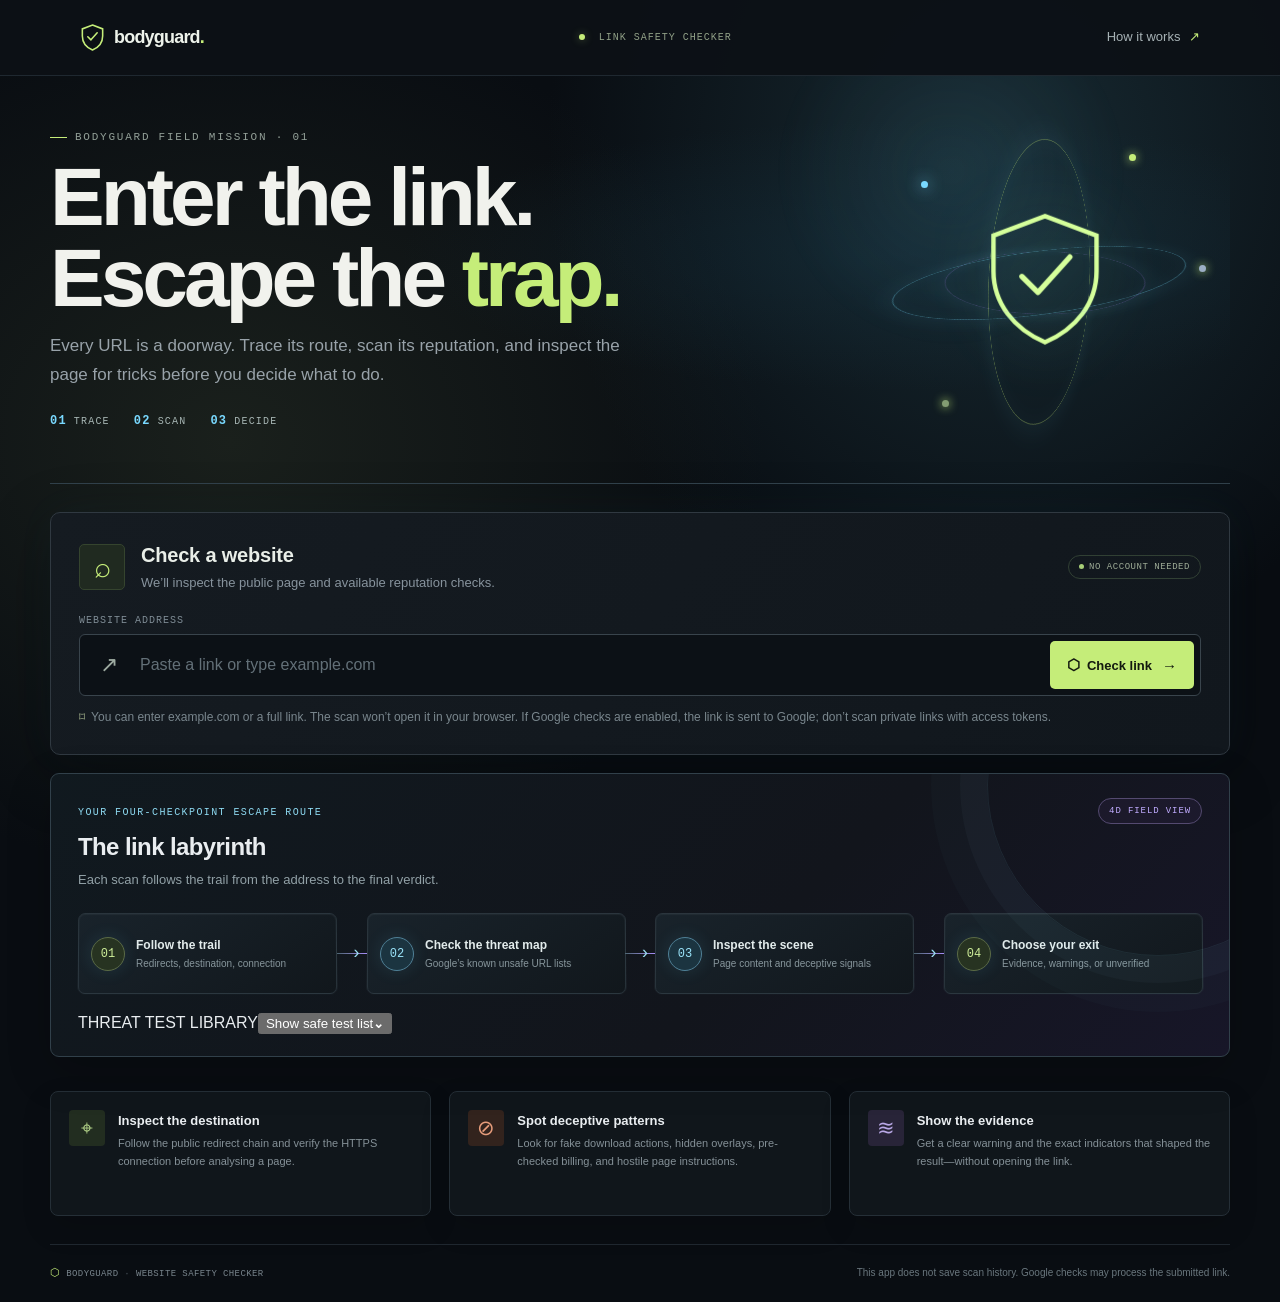
==== commit 867a2b72: "Replace sample links with expandable threat test list" ====
--- a/index.html
+++ b/index.html
@@ -15,7 +15,7 @@
 
     <section class="scanner-card" aria-labelledby="scan-title"><div class="scanner-heading"><div class="scanner-symbol">⌕</div><div><h2 id="scan-title">Check a website</h2><p>We’ll inspect the public page and available reputation checks.</p></div><span class="privacy-chip"><span></span>NO ACCOUNT NEEDED</span></div><form id="scan-form" novalidate><label class="url-label" for="url-input">WEBSITE ADDRESS</label><div class="url-entry"><span class="url-prefix">↗</span><input id="url-input" name="url" type="text" inputmode="url" placeholder="Paste a link or type example.com" autocomplete="url" spellcheck="false" required/><button id="scan-button" type="submit"><span class="button-shield">⬡</span><span>Check link</span><span class="button-arrow">→</span></button></div><div class="form-hint"><span>⌑</span> You can enter example.com or a full link. The scan won’t open it in your browser. If Google checks are enabled, the link is sent to Google; don’t scan private links with access tokens.</div><p class="form-error" id="form-error" role="alert" hidden></p></form></section>
 
-    <section class="mission-panel" aria-labelledby="mission-title"><div class="mission-heading"><div><span class="mission-kicker">YOUR FOUR-CHECKPOINT ESCAPE ROUTE</span><h2 id="mission-title">The link labyrinth</h2><p>Each scan follows the trail from the address to the final verdict.</p></div><span class="mission-badge">4D FIELD VIEW</span></div><div class="mission-track"><article><span class="mission-number">01</span><div><b>Follow the trail</b><small>Redirects, destination, connection</small></div></article><i aria-hidden="true"></i><article><span class="mission-number">02</span><div><b>Check the threat map</b><small>Google’s known unsafe URL lists</small></div></article><i aria-hidden="true"></i><article><span class="mission-number">03</span><div><b>Inspect the scene</b><small>Page content and deceptive signals</small></div></article><i aria-hidden="true"></i><article><span class="mission-number">04</span><div><b>Choose your exit</b><small>Evidence, warnings, or unverified</small></div></article></div><div class="sample-routes"><span>SAFE TEST MISSIONS</span><button type="button" class="sample-route sample-route-test" data-sample="https://testsafebrowsing.appspot.com/s/malware.html">Malware test <b>⚑</b></button><button type="button" class="sample-route sample-route-test" data-sample="https://testsafebrowsing.appspot.com/s/phishing.html">Phishing test <b>⚑</b></button><button type="button" class="sample-route sample-route-test" data-sample="https://testsafebrowsing.appspot.com/s/unwanted.html">Unwanted software test <b>⚑</b></button></div><p class="sample-note">These are Google Safe Browsing test pages, not real malware sites. The buttons only fill the address box; they do not open a test page or scan until you press Check link. Never download anything from a test page.</p></section>
+    <section class="mission-panel" aria-labelledby="mission-title"><div class="mission-heading"><div><span class="mission-kicker">YOUR FOUR-CHECKPOINT ESCAPE ROUTE</span><h2 id="mission-title">The link labyrinth</h2><p>Each scan follows the trail from the address to the final verdict.</p></div><span class="mission-badge">4D FIELD VIEW</span></div><div class="mission-track"><article><span class="mission-number">01</span><div><b>Follow the trail</b><small>Redirects, destination, connection</small></div></article><i aria-hidden="true"></i><article><span class="mission-number">02</span><div><b>Check the threat map</b><small>Google’s known unsafe URL lists</small></div></article><i aria-hidden="true"></i><article><span class="mission-number">03</span><div><b>Inspect the scene</b><small>Page content and deceptive signals</small></div></article><i aria-hidden="true"></i><article><span class="mission-number">04</span><div><b>Choose your exit</b><small>Evidence, warnings, or unverified</small></div></article></div><div class="threat-list-control"><span>THREAT TEST LIBRARY</span><button id="toggle-threat-list" type="button" aria-expanded="false" aria-controls="threat-list"><span id="threat-list-label">Show safe test list</span><b id="threat-list-chevron" aria-hidden="true">⌄</b></button></div><div id="threat-list" class="threat-list" hidden><p>Google’s API checks a URL you submit. It does not give this app a public list of live malicious websites. These Google test pages simulate threat categories and do not contain working malware.</p><dl><div><dt>Malware simulation</dt><dd><code>https://testsafebrowsing.appspot.com/s/malware.html</code></dd></div><div><dt>Phishing simulation</dt><dd><code>https://testsafebrowsing.appspot.com/s/phishing.html</code></dd></div><div><dt>Unwanted software simulation</dt><dd><code>https://testsafebrowsing.appspot.com/s/unwanted.html</code></dd></div></dl><small>These addresses are plain text. To scan one, copy it into the address box above. Never download anything from a test page.</small></div></section>
 
     <section class="loading-card" id="loading-card" hidden aria-live="polite"><div class="scan-spinner"></div><div><b id="loading-title">Checking the website…</b><span id="loading-step">Looking up the public address and checking the connection.</span></div><span class="loading-elapsed" id="loading-elapsed">0s</span></section>
 
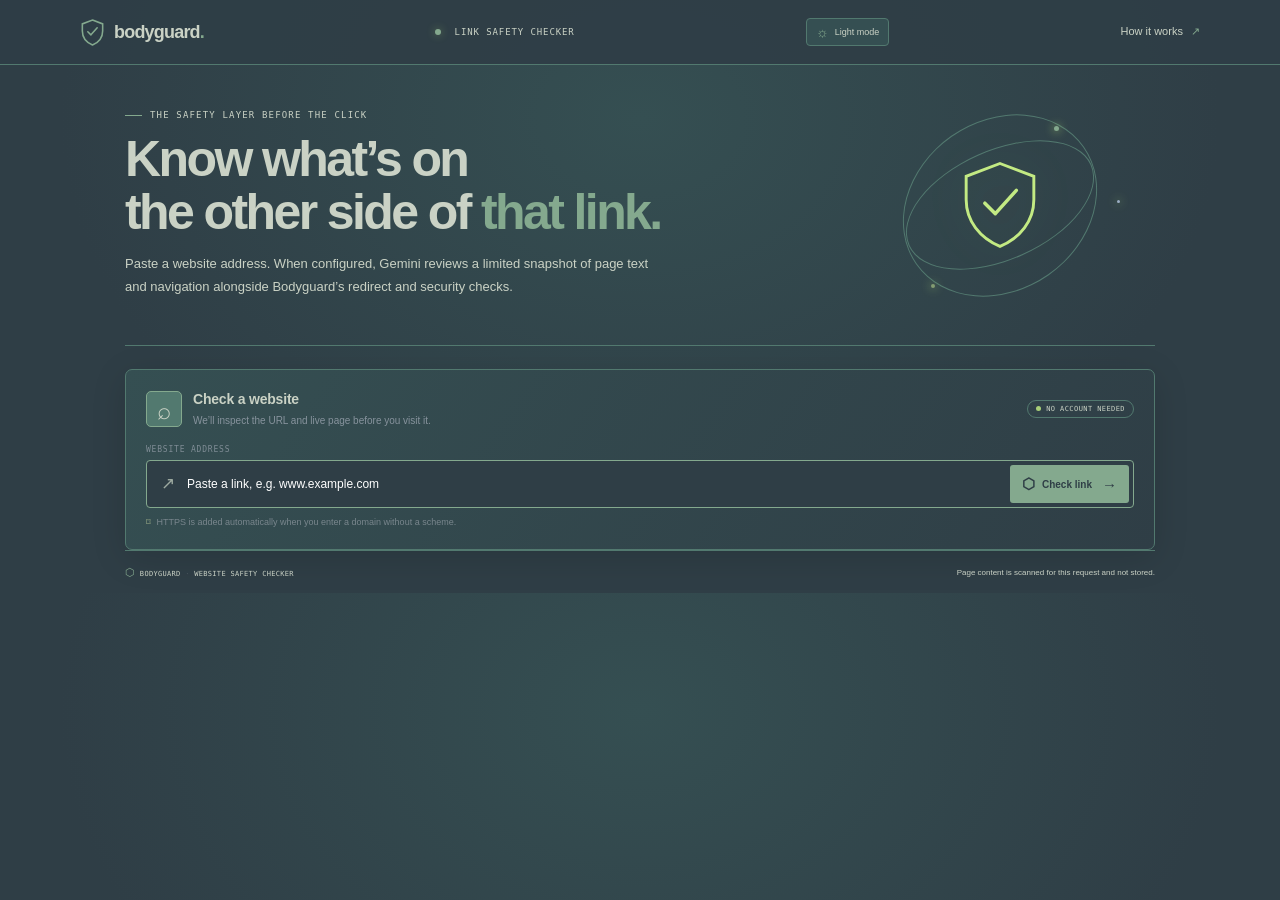
==== commit 37bfd41d: "Add files via upload" ====
--- a/index.html
+++ b/index.html
@@ -4,25 +4,22 @@
   <meta charset="utf-8" />
   <meta name="viewport" content="width=device-width, initial-scale=1" />
   <meta name="theme-color" content="#0b0e13" />
-  <meta name="description" content="Scan a website for risky redirects, suspicious download buttons, hidden click targets, subscription traps, and prompt injection." />
+  <meta name="description" content="Check a URL for scam and phishing signals with Gemini AI and live page safety checks." />
   <title>Bodyguard — Website safety checker</title>
   <link rel="stylesheet" href="styles.css" />
 </head>
 <body>
-  <header class="topbar"><a class="brand" href="#home" aria-label="Bodyguard home"><span class="shield-logo" aria-hidden="true"><svg viewBox="0 0 32 36" fill="none"><path d="M16 2 29 7v9c0 8.2-5.3 14.7-13 18C8.3 30.7 3 24.2 3 16V7l13-5Z" stroke="currentColor" stroke-width="2"/><path d="m10 17 4 4 8-9" stroke="currentColor" stroke-width="2" stroke-linecap="round" stroke-linejoin="round"/></svg></span><span>bodyguard<span class="brand-dot">.</span></span></a><div class="top-status"><i></i> LINK SAFETY CHECKER</div><a class="source-link" href="README.md">How it works <span>↗</span></a></header>
+  <header class="topbar"><a class="brand" href="#home" aria-label="Bodyguard home"><span class="shield-logo" aria-hidden="true"><svg viewBox="0 0 32 36" fill="none"><path d="M16 2 29 7v9c0 8.2-5.3 14.7-13 18C8.3 30.7 3 24.2 3 16V7l13-5Z" stroke="currentColor" stroke-width="2"/><path d="m10 17 4 4 8-9" stroke="currentColor" stroke-width="2" stroke-linecap="round" stroke-linejoin="round"/></svg></span><span>bodyguard<span class="brand-dot">.</span></span></a><div class="top-status"><i></i> LINK SAFETY CHECKER</div><button id="theme-toggle" class="theme-toggle" type="button" aria-label="Switch to light theme" aria-pressed="false"><span class="theme-icon" aria-hidden="true">☼</span><span class="theme-label">Light mode</span></button><a class="source-link" href="README.md">How it works <span>↗</span></a></header>
   <main id="home">
-    <section class="hero"><div class="hero-copy"><div class="eyebrow"><span></span>BODYGUARD FIELD MISSION · 01</div><h1>Enter the link.<br/>Escape the <em>trap.</em></h1><p>Every URL is a doorway. Trace its route, scan its reputation, and inspect the page for tricks before you decide what to do.</p><div class="hero-stats"><span><b>01</b> TRACE</span><span><b>02</b> SCAN</span><span><b>03</b> DECIDE</span></div></div><div class="shield-art" aria-hidden="true"><div class="orbit orbit-a"></div><div class="orbit orbit-b"></div><div class="orbit orbit-c"></div><div class="orb-core"><svg viewBox="0 0 70 78" fill="none"><path d="M35 3 64 14v20c0 18.2-11.8 32.7-29 40C17.8 66.7 6 52.2 6 34V14L35 3Z" stroke="currentColor" stroke-width="2.5"/><path d="m22 37 9 9 18-20" stroke="currentColor" stroke-width="3" stroke-linecap="round" stroke-linejoin="round"/></svg></div><span class="orbit-dot dot-a"></span><span class="orbit-dot dot-b"></span><span class="orbit-dot dot-c"></span><span class="orbit-dot dot-d"></span></div></section>
+    <section class="hero"><div class="hero-copy"><div class="eyebrow"><span></span>THE SAFETY LAYER BEFORE THE CLICK</div><h1>Know what’s on<br/>the other side of <em>that link.</em></h1><p>Paste a website address. When configured, Gemini reviews a limited snapshot of page text and navigation alongside Bodyguard’s redirect and security checks.</p></div><div class="shield-art" aria-hidden="true"><div class="orbit orbit-a"></div><div class="orbit orbit-b"></div><div class="orb-core"><svg viewBox="0 0 70 78" fill="none"><path d="M35 3 64 14v20c0 18.2-11.8 32.7-29 40C17.8 66.7 6 52.2 6 34V14L35 3Z" stroke="currentColor" stroke-width="2.5"/><path d="m22 37 9 9 18-20" stroke="currentColor" stroke-width="3" stroke-linecap="round" stroke-linejoin="round"/></svg></div><span class="orbit-dot dot-a"></span><span class="orbit-dot dot-b"></span><span class="orbit-dot dot-c"></span></div></section>
 
-    <section class="scanner-card" aria-labelledby="scan-title"><div class="scanner-heading"><div class="scanner-symbol">⌕</div><div><h2 id="scan-title">Check a website</h2><p>We’ll inspect the public page and available reputation checks.</p></div><span class="privacy-chip"><span></span>NO ACCOUNT NEEDED</span></div><form id="scan-form" novalidate><label class="url-label" for="url-input">WEBSITE ADDRESS</label><div class="url-entry"><span class="url-prefix">↗</span><input id="url-input" name="url" type="text" inputmode="url" placeholder="Paste a link or type example.com" autocomplete="url" spellcheck="false" required/><button id="scan-button" type="submit"><span class="button-shield">⬡</span><span>Check link</span><span class="button-arrow">→</span></button></div><div class="form-hint"><span>⌑</span> You can enter example.com or a full link. The scan won’t open it in your browser. If Google checks are enabled, the link is sent to Google; don’t scan private links with access tokens.</div><p class="form-error" id="form-error" role="alert" hidden></p></form></section>
-
-    <section class="mission-panel" aria-labelledby="mission-title"><div class="mission-heading"><div><span class="mission-kicker">YOUR FOUR-CHECKPOINT ESCAPE ROUTE</span><h2 id="mission-title">The link labyrinth</h2><p>Each scan follows the trail from the address to the final verdict.</p></div><span class="mission-badge">4D FIELD VIEW</span></div><div class="mission-track"><article><span class="mission-number">01</span><div><b>Follow the trail</b><small>Redirects, destination, connection</small></div></article><i aria-hidden="true"></i><article><span class="mission-number">02</span><div><b>Check the threat map</b><small>Google’s known unsafe URL lists</small></div></article><i aria-hidden="true"></i><article><span class="mission-number">03</span><div><b>Inspect the scene</b><small>Page content and deceptive signals</small></div></article><i aria-hidden="true"></i><article><span class="mission-number">04</span><div><b>Choose your exit</b><small>Evidence, warnings, or unverified</small></div></article></div><div class="threat-list-control"><span>THREAT TEST LIBRARY</span><button id="toggle-threat-list" type="button" aria-expanded="false" aria-controls="threat-list"><span id="threat-list-label">Show safe test list</span><b id="threat-list-chevron" aria-hidden="true">⌄</b></button></div><div id="threat-list" class="threat-list" hidden><p>Google’s API checks a URL you submit. It does not give this app a public list of live malicious websites. These Google test pages simulate threat categories and do not contain working malware.</p><dl><div><dt>Malware simulation</dt><dd><code>https://testsafebrowsing.appspot.com/s/malware.html</code></dd></div><div><dt>Phishing simulation</dt><dd><code>https://testsafebrowsing.appspot.com/s/phishing.html</code></dd></div><div><dt>Unwanted software simulation</dt><dd><code>https://testsafebrowsing.appspot.com/s/unwanted.html</code></dd></div></dl><small>These addresses are plain text. To scan one, copy it into the address box above. Never download anything from a test page.</small></div></section>
+    <section class="scanner-card" aria-labelledby="scan-title"><div class="scanner-heading"><div class="scanner-symbol">⌕</div><div><h2 id="scan-title">Check a website</h2><p>We’ll inspect the URL and live page before you visit it.</p></div><span class="privacy-chip"><span></span>NO ACCOUNT NEEDED</span></div><form id="scan-form" novalidate><label class="url-label" for="url-input">WEBSITE ADDRESS</label><div class="url-entry"><span class="url-prefix">↗</span><input id="url-input" name="url" type="text" inputmode="url" placeholder="Paste a link, e.g. www.example.com" autocomplete="url" spellcheck="false" required/><button id="scan-button" type="submit"><span class="button-shield">⬡</span><span>Check link</span><span class="button-arrow">→</span></button></div><div class="form-hint"><span>⌑</span> HTTPS is added automatically when you enter a domain without a scheme.</div><p class="form-error" id="form-error" role="alert" hidden></p></form></section>
 
     <section class="loading-card" id="loading-card" hidden aria-live="polite"><div class="scan-spinner"></div><div><b id="loading-title">Checking the website…</b><span id="loading-step">Looking up the public address and checking the connection.</span></div><span class="loading-elapsed" id="loading-elapsed">0s</span></section>
 
-    <section class="result" id="result" hidden aria-live="polite" aria-atomic="true"><div class="result-banner" id="result-banner"><div class="result-symbol" id="result-symbol"></div><div class="result-message"><div class="result-kicker" id="result-kicker"></div><h2 id="result-title"></h2><p id="result-summary"></p></div><div class="result-host" id="result-host"></div></div><div class="result-body"><div class="result-meta"><span id="checked-url"></span><span id="scan-time"></span></div><section class="findings-section"><div class="section-heading"><div><h3>What we found</h3><p>Signals collected from the live page and its connection.</p></div><span class="finding-count" id="finding-count"></span></div><div class="findings" id="findings"></div><div class="no-findings" id="no-findings" hidden><span>✓</span><div><b id="no-findings-title">No high-risk patterns were found by the configured checks</b><small id="no-findings-detail">No scan can guarantee that an unfamiliar website is safe.</small></div></div></section><section class="connection-section"><div class="section-heading"><div><h3>Connection &amp; page checks</h3><p>Technical details about the page Bodyguard inspected.</p></div></div><div class="check-grid" id="check-grid"></div></section><details class="limits"><summary>What this scan can and can’t tell you</summary><p>Bodyguard checks Google Safe Browsing only when its server key is configured. Gemini can review supported public page content only when its server key is configured; it is an AI assistant, not a threat database, and can be wrong. Neither this scanner nor Google can guarantee perfect results. The scanner does not run arbitrary page JavaScript or simulate browser clicks, so dynamic overlays and controls may be missed. A result marked incomplete is unverified, not safe. When Google Safe Browsing flags a page, see <a href="https://developers.google.com/safe-browsing" target="_blank" rel="noopener noreferrer">Google’s Safe Browsing guidance</a>.</p></details><button class="scan-another" id="scan-another" type="button">Check another link <span>↗</span></button></div></section>
+    <section class="result" id="result" hidden aria-live="polite" aria-atomic="true"><div class="result-banner" id="result-banner"><div class="result-symbol" id="result-symbol"></div><div class="result-message"><div class="result-kicker" id="result-kicker"></div><h2 id="result-title"></h2><p id="result-summary"></p></div><div class="result-host" id="result-host"></div></div><div class="result-body"><div class="result-meta"><span id="checked-url"></span><span id="scan-time"></span></div><section class="findings-section"><div class="section-heading"><div><h3>What we found</h3><p>Signals collected from the live page and its connection.</p></div><span class="finding-count" id="finding-count"></span></div><div class="findings" id="findings"></div><div class="no-findings" id="no-findings" hidden><span>✓</span><div><b>No high-risk page patterns detected</b><small>This is a limited scan, not a guarantee that the site is safe.</small></div></div></section><section class="connection-section"><div class="section-heading"><div><h3>Connection &amp; page checks</h3><p>Technical details about the page Bodyguard inspected.</p></div></div><div class="check-grid" id="check-grid"></div></section><details class="limits"><summary>What this scan can and can’t tell you</summary><p>Bodyguard fetches the public page and applies local security heuristics. It does not execute the site’s JavaScript, use a commercial malware or phishing reputation database, or certify a site as safe. “No major issues found” means this scan did not observe its listed warning signs; stay cautious with unfamiliar sites.</p></details><button class="scan-another" id="scan-another" type="button">Check another link <span>↗</span></button></div></section>
 
-    <section class="feature-grid" id="how-it-works"><article><span class="feature-icon green">⌖</span><div><h3>Inspect the destination</h3><p>Follow the public redirect chain and verify the HTTPS connection before analysing a page.</p></div></article><article><span class="feature-icon orange">⊘</span><div><h3>Spot deceptive patterns</h3><p>Look for fake download actions, hidden overlays, pre-checked billing, and hostile page instructions.</p></div></article><article><span class="feature-icon violet">≋</span><div><h3>Show the evidence</h3><p>Get a clear warning and the exact indicators that shaped the result—without opening the link.</p></div></article></section>
-    <footer><span><span class="footer-shield">⬡</span> BODYGUARD <i>·</i> WEBSITE SAFETY CHECKER</span><span>This app does not save scan history. Google checks may process the submitted link.</span></footer>
+    <footer><span><span class="footer-shield">⬡</span> BODYGUARD <i>·</i> WEBSITE SAFETY CHECKER</span><span>Page content is scanned for this request and not stored.</span></footer>
   </main>
   <script src="app.js" defer></script>
 </body>
--- a/styles.css
+++ b/styles.css
@@ -1,180 +1,149 @@
 :root{color-scheme:dark;--bg:#0b0f14;--panel:#12181f;--panel2:#161e26;--line:#27313a;--text:#e9edf0;--muted:#8b969f;--lime:#c5ed79;--mono:'Cascadia Code','SFMono-Regular',Consolas,monospace;--sans:Inter,'Segoe UI',Arial,sans-serif;--display:Inter,'Segoe UI',Arial,sans-serif}*{box-sizing:border-box}html{scroll-behavior:smooth}body{margin:0;background:radial-gradient(ellipse at 50% 20%,#131a20 0,#0b0f14 58%);color:var(--text);font:14px/1.55 var(--sans);-webkit-font-smoothing:antialiased}.topbar{height:65px;padding:0 max(calc((100vw - 1120px)/2),28px);border-bottom:1px solid #1f2830;background:#0c1116eF;display:flex;align-items:center;justify-content:space-between}.brand{display:flex;align-items:center;gap:9px;color:#eef3eb;text-decoration:none;font:750 18px var(--display);letter-spacing:-.8px}.shield-logo{width:25px;height:29px;color:var(--lime)}.shield-logo svg{width:100%;height:100%}.brand-dot{color:var(--lime)}.top-status{font:9px var(--mono);letter-spacing:.1em;color:#91a087}.top-status i{display:inline-block;width:6px;height:6px;background:var(--lime);box-shadow:0 0 8px #c5ed7966;border-radius:50%;margin-right:7px}.source-link{color:#a7b2b5;text-decoration:none;font-size:11px}.source-link span{color:var(--lime);padding-left:5px}main{width:min(1030px,calc(100% - 48px));margin:0 auto}.hero{min-height:281px;display:flex;align-items:center;justify-content:space-between;position:relative;overflow:hidden;border-bottom:1px solid #202831}.hero-copy{padding:40px 0 42px;max-width:595px;position:relative;z-index:1}.eyebrow{display:flex;align-items:center;gap:8px;font:9px var(--mono);letter-spacing:.13em;color:#93a098;margin-bottom:13px}.eyebrow span{height:1px;width:17px;background:var(--lime)}h1{font:650 clamp(34px,5vw,50px)/1.06 var(--display);letter-spacing:-2.6px;margin:0;color:#f1f2ed}h1 em{font-style:normal;color:var(--lime)}.hero-copy p{max-width:540px;color:#98a2a9;font-size:13px;margin:14px 0 0;line-height:1.7}.shield-art{width:250px;height:220px;position:relative;display:grid;place-items:center;flex-shrink:0;margin-right:30px}.orbit{position:absolute;border:1px solid #27342d;border-radius:50%;transform:rotate(-24deg)}.orbit-a{width:200px;height:110px}.orbit-b{width:170px;height:205px;transform:rotate(55deg);border-color:#27313a}.orb-core{width:84px;height:91px;color:#c3ea83;filter:drop-shadow(0 0 22px #b8ef7623);display:grid;place-items:center;z-index:2}.orb-core svg{width:100%;height:100%}.orbit-dot{position:absolute;width:5px;height:5px;border-radius:50%;background:var(--lime);box-shadow:0 0 10px #c5ed79}.dot-a{top:31px;right:66px}.dot-b{bottom:27px;left:56px;width:4px;height:4px;background:#839c72}.dot-c{top:105px;right:5px;width:3px;height:3px;background:#9baec4}.scanner-card{border:1px solid #303941;background:linear-gradient(125deg,#151b21,#11171d);border-radius:7px;padding:19px 20px;margin:23px 0 0;box-shadow:0 8px 35px #0002}.scanner-heading{display:flex;align-items:center;gap:11px;margin-bottom:17px}.scanner-symbol{height:36px;width:36px;border-radius:5px;display:grid;place-items:center;background:#202a20;border:1px solid #35442e;color:var(--lime);font-size:24px}.scanner-heading h2{margin:0;color:#e9eee8;font-size:14px;font-weight:650;letter-spacing:-.2px}.scanner-heading p{margin:2px 0 0;color:#87939d;font-size:10px}.privacy-chip{margin-left:auto;border:1px solid #314034;border-radius:20px;padding:4px 8px;color:#9eac97;font:7px var(--mono);letter-spacing:.06em}.privacy-chip span{display:inline-block;width:5px;height:5px;background:#a8cf78;border-radius:50%;margin-right:5px}.url-label{display:block;color:#7f8c95;font:8px var(--mono);letter-spacing:.1em;margin-bottom:6px}.url-entry{height:48px;border:1px solid #39444c;background:#0c1116;border-radius:4px;display:flex;align-items:center;padding:4px;transition:border .15s,box-shadow .15s}.url-entry:focus-within{border-color:#748952;box-shadow:0 0 0 2px #c5ed7912}.url-prefix{width:34px;display:grid;place-items:center;color:#9daaa0;font-size:17px}.url-entry input{border:0;outline:0;min-width:0;flex:1;background:transparent;color:#e4e9e9;font:12px var(--sans)}.url-entry input::placeholder{color:#637078}.url-entry input:disabled{opacity:.65}.url-entry button{height:38px;border:0;border-radius:3px;padding:0 12px;background:var(--lime);color:#13190f;font-size:10px;font-weight:700;display:flex;align-items:center;gap:7px;cursor:pointer;transition:background .15s}.url-entry button:hover{background:#d5f590}.url-entry button:disabled{opacity:.55;cursor:wait}.button-shield{font-size:15px}.button-arrow{font-size:15px;margin-left:3px}.form-hint{font-size:9px;color:#79868d;margin-top:8px}.form-hint span{color:#a7b68e;margin-right:3px}.form-error{border:1px solid #663b32;background:#261a17;color:#f1a18b;padding:8px 10px;border-radius:3px;font-size:10px;margin:9px 0 0}.loading-card{display:flex;align-items:center;gap:11px;background:#151c20;border:1px solid #374038;border-radius:5px;padding:14px;margin:13px 0 0}.loading-card[hidden]{display:none}.scan-spinner{width:22px;height:22px;border:2px solid #354034;border-top-color:var(--lime);border-radius:50%;animation:spin .8s linear infinite;flex-shrink:0}.loading-card>div:nth-child(2){flex:1}.loading-card b,.loading-card span{display:block}.loading-card b{font-size:10px;font-weight:600}.loading-card>div:nth-child(2)>span{font-size:9px;color:#8b9795;margin-top:2px}.loading-elapsed{font:8px var(--mono);color:#839080}.result{margin:16px 0 0;scroll-margin-top:20px}.result[hidden]{display:none}.result-banner{min-height:112px;border:1px solid #474b3e;border-radius:5px 5px 0 0;display:flex;align-items:center;gap:14px;padding:16px 18px;position:relative;overflow:hidden;background:linear-gradient(110deg,#20251b,#191d19)}.result-banner:after{content:'';width:170px;height:170px;border-radius:50%;position:absolute;right:-50px;top:-90px;border:1px solid #ffffff0c;box-shadow:0 0 0 17px #ffffff05,0 0 0 34px #ffffff04}.banner-dangerous{background:linear-gradient(105deg,#512119,#311a18 72%,#251817);border-color:#804337}.banner-suspicious{background:linear-gradient(105deg,#41291a,#281e18);border-color:#715032}.banner-caution{background:linear-gradient(105deg,#38301b,#211f18);border-color:#625633}.banner-no-major-issues{background:linear-gradient(105deg,#1c3020,#171e1a);border-color:#445b39}.banner-unknown{background:linear-gradient(105deg,#33281c,#211d18);border-color:#5e4934}.result-symbol{width:42px;height:42px;flex-shrink:0;border-radius:50%;border:1px solid #d59073;background:#8f302b;color:#fff3ef;display:grid;place-items:center;font:700 25px var(--sans);box-shadow:0 0 19px #ec715122}.banner-suspicious .result-symbol,.banner-caution .result-symbol,.banner-unknown .result-symbol{background:#654624;border-color:#c7a160;color:#ffe6b5;box-shadow:none}.banner-no-major-issues .result-symbol{background:#344c31;border-color:#80aa66;color:#d8f2c3;box-shadow:none}.result-message{flex:1;position:relative;z-index:1}.result-kicker{font:8px var(--mono);letter-spacing:.12em;color:#f0a18b}.banner-suspicious .result-kicker,.banner-caution .result-kicker,.banner-unknown .result-kicker{color:#e1be78}.banner-no-major-issues .result-kicker{color:#aad38c}.result-message h2{font:650 19px var(--display);letter-spacing:-.45px;margin:3px 0 3px;color:#fff3ed}.banner-no-major-issues .result-message h2{color:#e6f4df}.result-message p{max-width:700px;margin:0;color:#d9b7ad;font-size:10px}.banner-suspicious .result-message p,.banner-caution .result-message p,.banner-unknown .result-message p{color:#d6c4a3}.banner-no-major-issues .result-message p{color:#a5b59c}.result-host{position:relative;z-index:1;max-width:185px;overflow-wrap:anywhere;text-align:right;color:#ecd5ce;font:8px/1.6 var(--mono)}.result-body{background:#12181f;border:1px solid #27313a;border-top:0;border-radius:0 0 5px 5px;padding:15px 17px 16px}.result-meta{display:flex;justify-content:space-between;gap:10px;padding-bottom:10px;border-bottom:1px solid #252e36;color:#76838c;font:7px var(--mono)}.result-meta span:first-child{overflow-wrap:anywhere}.section-heading{display:flex;justify-content:space-between;align-items:center;margin:12px 0 7px}.section-heading h3{font-size:10px;margin:0;font-weight:650}.section-heading p{font-size:8px;color:#7e8a91;margin:1px 0 0}.finding-count{font:7px var(--mono);letter-spacing:.04em;color:#94a08c;border:1px solid #354039;border-radius:10px;padding:2px 6px}.findings{display:grid;gap:6px}.finding{display:grid;grid-template-columns:22px minmax(0,1fr) auto;gap:8px;align-items:start;padding:9px 9px;border:1px solid #29323a;border-radius:4px;background:#0f1419}.finding-icon{height:19px;width:19px;border-radius:50%;display:grid;place-items:center;background:#423025;color:#f3a17c;font:bold 11px var(--sans);margin-top:1px}.finding-critical .finding-icon{background:#532420;color:#ff9c88}.finding-medium .finding-icon{background:#39321f;color:#e3c475}.finding-low .finding-icon{background:#202b30;color:#9fb1b1}.finding-copy b{display:block;color:#dfe4e5;font-size:9px;font-weight:600}.finding-copy p{color:#929da2;font-size:8px;line-height:1.5;margin:2px 0 0}.finding-severity{font:6px var(--mono);letter-spacing:.08em;color:#e8a17e;border:1px solid #4c352c;border-radius:2px;padding:2px 4px;margin-top:2px}.finding-medium .finding-severity{color:#ddc276;border-color:#463e2b}.finding-low .finding-severity{color:#a2b0b1;border-color:#364145}.finding-evidence{grid-column:2/4;font-size:7px;color:#9ca8a9}.finding-evidence summary,.limits summary{cursor:pointer;list-style:none}.finding-evidence summary::-webkit-details-marker,.limits summary::-webkit-details-marker{display:none}.finding-evidence summary:after{content:'  +';color:var(--lime)}.finding-evidence[open] summary:after{content:'  −'}.finding-evidence pre{margin:5px 0 0;padding:7px;background:#090d11;border:1px solid #242e36;border-radius:3px;color:#afbbb7;white-space:pre-wrap;overflow-wrap:anywhere;font:7px/1.5 var(--mono)}.no-findings{display:flex;align-items:center;gap:9px;padding:10px;border:1px solid #344331;border-radius:4px;background:#141d16}.no-findings[hidden]{display:none}.no-findings>span{height:22px;width:22px;border-radius:50%;display:grid;place-items:center;background:#2a3a25;color:#b5db92}.no-findings b,.no-findings small{display:block}.no-findings b{font-size:9px;color:#d5e9c8}.no-findings small{font-size:8px;color:#899984;margin-top:1px}.connection-section{border-top:1px solid #262e35;margin-top:13px;padding-top:1px}.check-grid{display:grid;grid-template-columns:repeat(2,minmax(0,1fr));gap:6px}.check-card{display:flex;align-items:flex-start;gap:7px;min-height:47px;padding:7px;border:1px solid #283139;border-radius:3px;background:#0f1419}.check-mark{height:16px;width:16px;flex-shrink:0;border-radius:50%;display:grid;place-items:center;background:#243322;color:#a8d380;font-size:9px}.check-card.warning .check-mark{background:#3a2921;color:#eba17e}.check-card.info .check-mark{background:#232c31;color:#a4b3b4}.check-card b,.check-card small{display:block}.check-card b{font-size:8px;color:#c9d1d2;font-weight:600}.check-card small{font-size:7px;color:#879398;line-height:1.4;margin-top:1px}.limits{margin-top:11px;border-top:1px solid #252e35;padding-top:9px;color:#91a09d}.limits summary{font-size:8px}.limits summary:after{content:'  +';color:#c0e582}.limits[open] summary:after{content:'  −'}.limits p{font-size:8px;color:#86949a;line-height:1.6;max-width:820px}.scan-another{margin-top:13px;border:1px solid #47543b;background:#202a1d;color:#cfe7a6;border-radius:3px;padding:7px 9px;font-size:8px;cursor:pointer}.scan-another:hover{background:#2b3824}.scan-another span{margin-left:6px}.feature-grid{margin:27px 0 23px;display:grid;grid-template-columns:repeat(3,1fr);gap:14px}.feature-grid article{border:1px solid #252f37;border-radius:5px;background:#10161b;min-height:94px;padding:12px;display:flex;align-items:flex-start;gap:10px}.feature-icon{height:25px;width:25px;flex-shrink:0;display:grid;place-items:center;border-radius:4px;font-size:15px}.feature-icon.green{background:#222d20;color:#badb8e}.feature-icon.orange{background:#32231d;color:#e69c7b}.feature-icon.violet{background:#282438;color:#b9a8e6}.feature-grid h3{font-size:9px;margin:1px 0 3px;font-weight:650}.feature-grid p{font-size:8px;line-height:1.5;color:#849097;margin:0}footer{height:43px;border-top:1px solid #202830;display:flex;align-items:center;justify-content:space-between;color:#79858d;font:7px var(--mono);letter-spacing:.045em}footer>span:last-child{font:8px var(--sans);letter-spacing:0;color:#69767d}.footer-shield{font-size:11px;color:var(--lime)}footer i{font-style:normal;color:#4b565d}@keyframes spin{to{transform:rotate(360deg)}}@media(max-width:760px){.topbar{padding:0 17px}.hero{min-height:246px}.hero-copy{max-width:calc(100% - 130px)}.hero h1{font-size:36px}.shield-art{width:140px;height:180px;margin-right:0}.orbit-a{width:125px;height:76px}.orbit-b{width:119px;height:146px}.orb-core{width:59px;height:66px}.dot-a{right:22px}.dot-b{left:7px}.dot-c{right:0}.feature-grid{gap:7px}.feature-grid article{padding:9px;gap:7px}}@media(max-width:570px){main{width:calc(100% - 28px)}.topbar{height:55px;padding:0 14px}.brand{font-size:16px}.top-status{font-size:7px;letter-spacing:.04em}.source-link{font-size:9px}.hero{min-height:0;padding:27px 0 22px}.hero-copy{max-width:100%;padding:0}.hero h1{font-size:34px;letter-spacing:-1.8px}.hero-copy p{max-width:440px;font-size:11px}.shield-art{display:none}.scanner-card{margin-top:14px;padding:13px}.scanner-heading{margin-bottom:13px}.privacy-chip{font-size:6px;padding:3px 6px}.url-entry{height:auto;min-height:47px}.url-prefix{width:27px}.url-entry input{font-size:10px}.url-entry button{height:36px;padding:0 8px;gap:5px;font-size:9px}.button-shield{display:none}.result-banner{align-items:flex-start;gap:9px;padding:12px}.result-symbol{width:32px;height:32px;font-size:20px}.result-host{display:none}.result-message h2{font-size:16px}.result-message p{font-size:9px}.result-kicker{font-size:7px}.result-body{padding:11px}.result-meta{font-size:6px}.section-heading p{font-size:7px}.finding{grid-template-columns:20px minmax(0,1fr);gap:6px}.finding-severity{grid-column:2;grid-row:1;justify-self:end}.finding-copy{padding-right:43px}.finding-evidence{grid-column:2}.check-grid{grid-template-columns:1fr}.feature-grid{grid-template-columns:1fr;margin-top:18px;gap:7px}.feature-grid article{min-height:67px;padding:10px}.feature-grid p{font-size:8px}.feature-grid h3{font-size:9px}footer{height:auto;min-height:44px;gap:6px;line-height:1.4}footer>span:last-child{text-align:right;font-size:7px}}
+
 
-.banner-incomplete{background:linear-gradient(105deg,#33281c,#211d18);border-color:#80633d}.banner-incomplete .result-symbol{background:#654624;border-color:#c7a160;color:#ffe6b5;box-shadow:none}.banner-incomplete .result-kicker{color:#e1be78}.banner-incomplete .result-message p{color:#d6c4a3}
+.ai-assessment{margin:10px 0;padding:10px 12px;border:1px solid #35412f;border-radius:4px;background:#141c15;color:#cad8bd}.ai-assessment[hidden]{display:none}.ai-assessment b{font-size:9px;color:#c5ed79}.ai-assessment p{margin:4px 0;color:#b2bdb1;font-size:9px;line-height:1.5}.ai-assessment small{display:block;color:#94a291;font-size:8px;line-height:1.5}
 
-/* Immersive field-mission presentation */
-:root{--lime:#c5ed79;--electric:#79d9ff;--violet:#ab8cff}
-body{font-size:16px;background:radial-gradient(ellipse at 78% 12%,#172a32 0,transparent 32%),radial-gradient(ellipse at 18% 34%,#1a201c 0,transparent 36%),#090d12}
-.topbar{height:76px}
-.top-status{font-size:10px}
-.source-link{font-size:13px}
-main{width:min(1180px,calc(100% - 52px))}
-.hero{min-height:390px;border-bottom-color:#30404a;background:radial-gradient(ellipse at 73% 44%,#17354466,transparent 42%)}
-.hero:before,.hero:after{content:"";position:absolute;pointer-events:none;border-radius:50%;filter:blur(2px)}
-.hero:before{width:370px;height:370px;right:8%;top:-22%;background:radial-gradient(circle,#77dfff12,transparent 68%);animation:nebulaDrift 13s ease-in-out infinite alternate}
-.hero:after{inset:0;background-image:radial-gradient(#d7f4ff88 .7px,transparent .9px),radial-gradient(#c5ed7955 .8px,transparent 1px);background-size:83px 83px,137px 137px;background-position:15px 12px,47px 63px;opacity:.26;mask-image:linear-gradient(90deg,transparent,#000 55%,#000)}
-.hero-copy{max-width:680px;padding:55px 0;z-index:2}
-.eyebrow{font-size:11px;letter-spacing:.16em}
-h1{font-size:clamp(52px,7.6vw,82px);letter-spacing:-4px;line-height:.99}
-.hero-copy p{font-size:17px;max-width:600px}
-.hero-stats{display:flex;gap:24px;margin-top:24px;color:#a7b6b4;font:10px var(--mono);letter-spacing:.12em}
-.hero-stats span{display:flex;gap:7px;align-items:center}
-.hero-stats b{color:var(--electric);font-size:12px}
-.shield-art{width:350px;height:330px;margin-right:10px;perspective:1000px;transform-style:preserve-3d;animation:shieldHover 7s ease-in-out infinite}
-.orbit{transform-style:preserve-3d;box-shadow:0 0 32px #70deff14,inset 0 0 25px #83d9ff08}
-.orbit-a{width:310px;height:148px;border-color:#78dfff58;transform:rotateX(66deg) rotateZ(-22deg);animation:orbitA 16s linear infinite}
-.orbit-b{width:250px;height:290px;border-color:#c5ed7948;transform:rotateY(67deg) rotateZ(24deg);animation:orbitB 19s linear infinite}
-.orbit-c{width:200px;height:200px;border-color:#ab8cff3b;transform:rotateX(72deg) rotateZ(32deg);animation:orbitC 22s linear infinite}
-.orb-core{width:118px;height:130px;transform:translateZ(62px);color:#d5ff9b;filter:drop-shadow(0 0 30px #92f5cb66);animation:corePulse 4s ease-in-out infinite}
-.orbit-dot{width:7px;height:7px}
-.dot-a{top:39px;right:84px}.dot-b{bottom:38px;left:72px}.dot-c{top:150px;right:14px}.dot-d{left:51px;top:66px;background:var(--electric);box-shadow:0 0 15px var(--electric)}
-.scanner-card{margin-top:28px;padding:27px 28px;border-radius:10px;box-shadow:0 18px 65px #0005,0 0 40px #60d7ff0b}
-.scanner-heading{gap:16px;margin-bottom:22px}
-.scanner-symbol{width:46px;height:46px;font-size:29px}
-.scanner-heading h2{font-size:20px}
-.scanner-heading p{font-size:13px}
-.privacy-chip{font-size:9px;padding:6px 10px}
-.url-label{font-size:10px;margin-bottom:8px}
-.url-entry{height:62px;padding:6px;border-radius:6px}
-.url-prefix{font-size:22px;width:46px}
-.url-entry input{font-size:16px;padding:0 8px}
-.url-entry button{height:48px;padding:0 17px;font-size:13px;border-radius:5px}
-.form-hint{font-size:12px;line-height:1.55;margin-top:12px}
-.form-error{font-size:13px}
-.mission-panel{position:relative;overflow:hidden;margin:18px 0 0;padding:24px 27px 20px;border:1px solid #31404a;border-radius:9px;background:linear-gradient(135deg,#111a20eF,#12151c 60%,#171628);box-shadow:0 15px 45px #0003}
-.mission-panel:after{content:"";position:absolute;right:-100px;top:-160px;width:340px;height:340px;border:1px solid #94dfff16;border-radius:50%;box-shadow:0 0 0 27px #94dfff08,0 0 0 56px #94dfff05;pointer-events:none}
-.mission-heading{position:relative;z-index:1;display:flex;justify-content:space-between;align-items:flex-start}
-.mission-kicker{color:#8edaf2;font:10px var(--mono);letter-spacing:.14em}
-.mission-heading h2{font-size:24px;letter-spacing:-.6px;margin:5px 0}
-.mission-heading p{font-size:13px;color:#91a0a6;margin:0}
-.mission-badge{padding:7px 10px;border:1px solid #544a70;border-radius:20px;color:#c1acff;font:9px var(--mono);letter-spacing:.1em;background:#29223d66}
-.mission-track{display:grid;grid-template-columns:1fr 30px 1fr 30px 1fr 30px 1fr;align-items:center;margin:23px 0 17px}
-.mission-track article{min-height:81px;display:flex;align-items:center;gap:11px;padding:12px;border:1px solid #2d3941;border-radius:7px;background:linear-gradient(145deg,#19232b,#11171c);box-shadow:inset 0 1px #ffffff08;transform:perspective(600px) rotateX(2deg);transition:transform .25s,border-color .25s}
-.mission-track article:hover{transform:perspective(600px) rotateX(0) translateY(-4px);border-color:#75d9ff77}
-.mission-number{display:grid;place-items:center;flex:0 0 34px;height:34px;border:1px solid #508197;border-radius:50%;color:#9be5fb;background:#1b3440;font:12px var(--mono);box-shadow:0 0 18px #5fddff1d}
-.mission-track article:nth-of-type(3n+1) .mission-number{border-color:#5b6b46;color:#cfef9a;background:#273321}
-.mission-track b,.mission-track small{display:block}
-.mission-track b{font-size:12px;color:#e5eeee}
-.mission-track small{font-size:10px;color:#88979d;line-height:1.4;margin-top:3px}
-.mission-track>i{height:1px;background:linear-gradient(90deg,#4d6571,#a58df6);position:relative}
-.mission-track>i:after{content:"›";position:absolute;right:7px;top:-11px;color:#9bdff1;font:18px var(--sans)}
-.sample-routes{display:flex;align-items:center;gap:9px;flex-wrap:wrap;border-top:1px solid #26323a;padding-top:14px}
-.sample-routes>span{font:9px var(--mono);letter-spacing:.12em;color:#819198;margin-right:4px}
-.sample-route{border:1px solid #354746;border-radius:20px;background:#19251f;color:#d0ebad;padding:8px 12px;font:11px var(--sans);cursor:pointer;transition:transform .2s,background .2s,border-color .2s}
-.sample-route:hover{transform:translateY(-2px);background:#263927;border-color:#91c66b}
-.sample-route b{padding-left:9px;color:#c4ed79}
-.sample-route-test{border-color:#624c3d;background:#2a211c;color:#f5caa0}
-.sample-route-test:hover{background:#38271e;border-color:#dc9b64}
-.sample-route-test b{color:#ffbd72}
-.sample-note{font-size:10px;line-height:1.55;color:#76868b;margin:9px 0 0;max-width:780px}
-.loading-card{padding:19px;border-radius:8px;gap:15px}
-.loading-card b{font-size:14px}
-.loading-card>div:nth-child(2)>span{font-size:12px}
-.loading-elapsed{font-size:10px}
-.result{margin-top:20px}
-.result-banner{min-height:145px;padding:23px 25px;gap:18px;border-radius:9px 9px 0 0}
-.result-symbol{width:54px;height:54px;font-size:30px}
-.result-kicker{font-size:10px}
-.result-message h2{font-size:25px}
-.result-message p{font-size:13px;line-height:1.6}
-.result-host{font-size:10px}
-.result-body{padding:22px 24px;border-radius:0 0 9px 9px}
-.result-meta{font-size:9px;padding-bottom:14px}
-.section-heading{margin:18px 0 10px}
-.section-heading h3{font-size:15px}
-.section-heading p{font-size:11px}
-.finding-count{font-size:9px}
-.findings{gap:9px}
-.finding{grid-template-columns:28px minmax(0,1fr) auto;gap:11px;padding:13px;border-radius:7px}
-.finding-icon{width:25px;height:25px;font-size:14px}
-.finding-copy b{font-size:13px}
-.finding-copy p{font-size:11px;line-height:1.6}
-.finding-severity{font-size:8px;padding:4px 6px}
-.finding-evidence{font-size:10px}
-.finding-evidence pre{font-size:10px;padding:10px}
-.no-findings{padding:14px}
-.no-findings>span{height:30px;width:30px}
-.no-findings b{font-size:12px}
-.no-findings small{font-size:10px}
-.check-grid{gap:9px}
-.check-card{min-height:65px;gap:10px;padding:11px;border-radius:6px}
-.check-mark{width:21px;height:21px;font-size:12px}
-.check-card b{font-size:11px}
-.check-card small{font-size:10px;line-height:1.5}
-.limits{margin-top:17px;padding-top:13px}
-.limits summary{font-size:11px}
-.limits p{font-size:11px}
-.scan-another{font-size:11px;padding:10px 13px;border-radius:5px}
-.feature-grid{margin:34px 0 28px;gap:18px}
-.feature-grid article{min-height:125px;padding:18px;border-radius:8px;gap:13px;box-shadow:0 12px 30px #0002}
-.feature-icon{height:36px;width:36px;font-size:21px}
-.feature-grid h3{font-size:13px}
-.feature-grid p{font-size:11px;line-height:1.65}
-footer{height:57px;font-size:9px}
-footer>span:last-child{font-size:10px}
-@keyframes shieldHover{0%,100%{transform:translateY(0) rotateY(-8deg) rotateX(3deg)}50%{transform:translateY(-13px) rotateY(8deg) rotateX(-3deg)}}
-@keyframes orbitA{to{transform:rotateX(66deg) rotateZ(338deg)}}
-@keyframes orbitB{to{transform:rotateY(67deg) rotateZ(384deg)}}
-@keyframes orbitC{to{transform:rotateX(72deg) rotateZ(-328deg)}}
-@keyframes corePulse{0%,100%{filter:drop-shadow(0 0 19px #92f5cb44);transform:translateZ(50px) scale(.98)}50%{filter:drop-shadow(0 0 40px #92f5cb99);transform:translateZ(75px) scale(1.04)}}
-@keyframes nebulaDrift{to{transform:translate3d(-40px,25px,0) scale(1.14);opacity:.65}}
-@media(max-width:850px){
-  main{width:min(100% - 36px,760px)}
-  .hero{min-height:330px}
-  .hero-copy{max-width:calc(100% - 220px)}
-  .hero h1{font-size:clamp(45px,7.5vw,65px)}
-  .shield-art{width:240px;height:260px;margin-right:0}
-  .orbit-a{width:225px;height:120px}.orbit-b{width:190px;height:220px}.orbit-c{width:155px;height:155px}
-  .orb-core{width:88px;height:99px}
-  .mission-track{grid-template-columns:1fr 20px 1fr;row-gap:10px}
-  .mission-track>i:nth-of-type(2){display:none}
-}
-@media(max-width:600px){
-  .topbar{height:62px;padding:0 13px}.top-status{font-size:7px}.source-link{font-size:10px}
-  main{width:calc(100% - 24px)}
-  .hero{min-height:0;padding:34px 0 22px}
-  .hero-copy{max-width:100%;padding:0}
-  .hero h1{font-size:clamp(42px,12vw,62px);letter-spacing:-2.7px}
-  .hero-copy p{font-size:14px;max-width:450px}
-  .hero-stats{gap:13px;font-size:8px}
-  .shield-art{display:none}
-  .scanner-card{padding:17px 14px;margin-top:15px}
-  .scanner-heading{gap:9px}.scanner-heading h2{font-size:17px}.scanner-heading p{font-size:11px}
-  .privacy-chip{font-size:6px;padding:4px 6px}
-  .url-entry{height:auto;min-height:55px}.url-prefix{width:28px}.url-entry input{font-size:12px;padding:0 4px}
-  .url-entry button{height:43px;font-size:10px;padding:0 9px}.button-shield{display:inline;font-size:12px}
-  .form-hint{font-size:10px}
-  .mission-panel{padding:18px 14px 14px;margin-top:12px}
-  .mission-heading h2{font-size:21px}.mission-heading p{font-size:11px}
-  .mission-kicker{font-size:8px}.mission-badge{font-size:7px;padding:6px 7px}
-  .mission-track{grid-template-columns:1fr;gap:7px;margin:15px 0}
-  .mission-track article{min-height:61px;padding:9px}
-  .mission-track>i{display:none}
-  .mission-track b{font-size:11px}.mission-track small{font-size:9px}
-  .sample-routes{gap:7px}.sample-routes>span{width:100%}
-  .sample-route{font-size:10px;padding:7px 10px}
-  .sample-note{font-size:9px}
-  .result-banner{min-height:0;padding:15px 12px;gap:9px}
-  .result-symbol{width:37px;height:37px;font-size:22px}
-  .result-message h2{font-size:18px}.result-message p{font-size:10px}
-  .result-kicker{font-size:7px}
-  .result-body{padding:13px 11px}
-  .section-heading h3{font-size:12px}.section-heading p{font-size:9px}
-  .finding{grid-template-columns:22px minmax(0,1fr);padding:10px;gap:7px}
-  .finding-icon{width:21px;height:21px}.finding-copy b{font-size:11px}.finding-copy p{font-size:9px}
-  .finding-severity{grid-column:2;grid-row:1;font-size:7px}
-  .finding-copy{padding-right:42px}
-  .finding-evidence{grid-column:2}
-  .check-grid{grid-template-columns:1fr}
-  .check-card b{font-size:10px}.check-card small{font-size:9px}
-  .feature-grid{grid-template-columns:1fr;gap:9px;margin:19px 0}
-  .feature-grid article{min-height:80px;padding:12px}
-  .feature-grid h3{font-size:11px}.feature-grid p{font-size:10px}
-  footer{height:auto;min-height:52px;gap:9px;align-items:flex-start;padding:10px 0}
-  footer>span:last-child{font-size:8px}
-}
-@media(prefers-reduced-motion:reduce){
-  *,*::before,*::after{animation-duration:.01ms!important;animation-iteration-count:1!important;scroll-behavior:auto!important;transition-duration:.01ms!important}
-}
-
-
+.theme-toggle{display:inline-flex;align-items:center;justify-content:center;gap:6px;flex:0 0 auto;border:1px solid #35413d;border-radius:4px;background:#151c20;color:#d5e0d6;padding:6px 9px;font:9px var(--sans);cursor:pointer;transition:background .18s,border-color .18s,color .18s}.theme-toggle:hover{border-color:#708454;background:#202920}.theme-toggle:focus-visible{outline:2px solid var(--lime);outline-offset:2px}.theme-icon{font-size:14px;line-height:1;color:var(--lime)}
+:root[data-theme="light"]{color-scheme:light;--bg:#f4f7f3;--panel:#fff;--panel2:#f8faf7;--line:#dfe6dd;--text:#1a2921;--muted:#66736a}
+:root[data-theme="light"] body{background:radial-gradient(ellipse at 50% 18%,#fff 0,#f2f6f1 66%);color:#1d2b23}
+:root[data-theme="light"] .topbar{background:#ffffffed;border-bottom-color:#e2e8e1}
+:root[data-theme="light"] .brand{color:#1b2a20}
+:root[data-theme="light"] .top-status{color:#637267}
+:root[data-theme="light"] .source-link{color:#59675d}
+:root[data-theme="light"] .hero{border-bottom-color:#e0e7df}
+:root[data-theme="light"] h1{color:#1a2b20}
+:root[data-theme="light"] .hero-copy p{color:#637168}
+:root[data-theme="light"] .orbit{border-color:#dce7d9}
+:root[data-theme="light"] .orbit-b{border-color:#e2e9e3}
+:root[data-theme="light"] .scanner-card{background:linear-gradient(125deg,#fff,#f8faf7);border-color:#dce5dc;box-shadow:0 9px 32px #223a2810}
+:root[data-theme="light"] .scanner-heading h2{color:#203126}
+:root[data-theme="light"] .scanner-heading p{color:#6e7c72}
+:root[data-theme="light"] .privacy-chip{border-color:#d9e5d6;color:#60745f}
+:root[data-theme="light"] .url-label{color:#68766c}
+:root[data-theme="light"] .url-entry{background:#fff;border-color:#ccd8ce}
+:root[data-theme="light"] .url-entry input{color:#1f3025}
+:root[data-theme="light"] .url-entry input::placeholder{color:#8b978e}
+:root[data-theme="light"] .url-prefix{color:#718076}
+:root[data-theme="light"] .form-hint{color:#718077}
+:root[data-theme="light"] .loading-card{background:#fff;border-color:#dce5dc;color:#26362a}
+:root[data-theme="light"] .loading-card>div:nth-child(2)>span{color:#64736a}
+:root[data-theme="light"] .result-body{background:#fff;border-color:#dce4dc}
+:root[data-theme="light"] .result-meta{border-bottom-color:#e3e9e2;color:#65736a}
+:root[data-theme="light"] .section-heading h3{color:#26372b}
+:root[data-theme="light"] .section-heading p{color:#6f7d73}
+:root[data-theme="light"] .finding{background:#f8faf8;border-color:#e0e7e0}
+:root[data-theme="light"] .finding-copy b{color:#26372d}
+:root[data-theme="light"] .finding-copy p{color:#5f6d64}
+:root[data-theme="light"] .finding-count{color:#526250;border-color:#d8e1d6}
+:root[data-theme="light"] .finding-evidence{color:#59685e}
+:root[data-theme="light"] .finding-evidence pre{background:#f2f5f1;border-color:#dfe6df;color:#3f5145}
+:root[data-theme="light"] .finding-severity{color:#984a35;border-color:#e6c9bd}
+:root[data-theme="light"] .finding-medium .finding-severity{color:#80631e;border-color:#e5d8ae}
+:root[data-theme="light"] .finding-low .finding-severity{color:#51656a;border-color:#d4dfe0}
+:root[data-theme="light"] .finding-icon{background:#f8e7e1;color:#a74937}
+:root[data-theme="light"] .finding-medium .finding-icon{background:#f4efd9;color:#83691f}
+:root[data-theme="light"] .finding-low .finding-icon{background:#e8eff0;color:#516a70}
+:root[data-theme="light"] .banner-dangerous{background:linear-gradient(105deg,#fff0ed,#fff8f6);border-color:#ecc6bd}
+:root[data-theme="light"] .banner-suspicious{background:linear-gradient(105deg,#fff6e8,#fffbf4);border-color:#ead7b8}
+:root[data-theme="light"] .banner-caution,:root[data-theme="light"] .banner-unknown{background:linear-gradient(105deg,#fff9e8,#fffdf6);border-color:#e7ddb9}
+:root[data-theme="light"] .banner-no-major-issues{background:linear-gradient(105deg,#edf6e9,#f8fcf6);border-color:#cfdfc7}
+:root[data-theme="light"] .result-message h2,:root[data-theme="light"] .banner-no-major-issues .result-message h2{color:#28372e}
+:root[data-theme="light"] .result-message p,:root[data-theme="light"] .banner-no-major-issues .result-message p{color:#56665a}
+:root[data-theme="light"] .result-kicker{color:#a34837}
+:root[data-theme="light"] .banner-suspicious .result-kicker,:root[data-theme="light"] .banner-caution .result-kicker,:root[data-theme="light"] .banner-unknown .result-kicker{color:#80621c}
+:root[data-theme="light"] .banner-no-major-issues .result-kicker{color:#497246}
+:root[data-theme="light"] .result-symbol{box-shadow:none}
+:root[data-theme="light"] .banner-suspicious .result-symbol,:root[data-theme="light"] .banner-caution .result-symbol,:root[data-theme="light"] .banner-unknown .result-symbol{background:#f0e4c7;color:#6c531b;border-color:#d6c18f}
+:root[data-theme="light"] .banner-no-major-issues .result-symbol{background:#dcebd4;color:#3c673f;border-color:#9bbd8b}
+:root[data-theme="light"] .no-findings{background:#f3f8f0;border-color:#d8e6d1}
+:root[data-theme="light"] .no-findings b{color:#2c4c31}
+:root[data-theme="light"] .no-findings small{color:#637660}
+:root[data-theme="light"] .connection-section,:root[data-theme="light"] .limits{border-color:#e2e8e1}
+:root[data-theme="light"] .check-card{background:#f8faf8;border-color:#e0e7e0}
+:root[data-theme="light"] .check-card b{color:#33443a}
+:root[data-theme="light"] .check-card small{color:#617066}
+:root[data-theme="light"] .check-mark{background:#e3efdf;color:#437043}
+:root[data-theme="light"] .check-card.warning .check-mark{background:#f7e8df;color:#a04c35}
+:root[data-theme="light"] .check-card.info .check-mark{background:#e9eff0;color:#5b7074}
+:root[data-theme="light"] .limits{color:#526358}
+:root[data-theme="light"] .limits p{color:#5e6d63}
+:root[data-theme="light"] .scan-another{background:#f1f6ec;border-color:#cbdabd;color:#3f6035}
+:root[data-theme="light"] .feature-grid article{background:#fff;border-color:#e0e7e0}
+:root[data-theme="light"] .feature-grid h3{color:#2a392f}
+:root[data-theme="light"] .feature-grid p{color:#627066}
+:root[data-theme="light"] .feature-icon.green{background:#e9f1e5;color:#527247}
+:root[data-theme="light"] .feature-icon.orange{background:#f8ebe5;color:#a76848}
+:root[data-theme="light"] .feature-icon.violet{background:#eeebf6;color:#6f6294}
+:root[data-theme="light"] footer{border-top-color:#e0e7df;color:#647267}
+:root[data-theme="light"] footer>span:last-child{color:#68766c}
+:root[data-theme="light"] .theme-toggle{background:#fff;border-color:#d6e0d6;color:#36473b}
+:root[data-theme="light"] .theme-toggle:hover{background:#f1f6ef;border-color:#adc1a5}
+:root[data-theme="light"] .theme-toggle:focus-visible{outline-color:#537745}
+:root[data-theme="light"] .theme-icon{color:#687e39}
+@media(max-width:570px){.top-status{display:none}.theme-toggle{padding:5px 7px;font-size:8px}.source-link{font-size:8px}}
+
+:root[data-theme="light"] .ai-assessment{background:#f2f7ef;border-color:#d8e5d2;color:#47594a}:root[data-theme="light"] .ai-assessment b{color:#426a3f}:root[data-theme="light"] .ai-assessment p,:root[data-theme="light"] .ai-assessment small{color:#5d6d5f}
+
+/* Sage / teal / slate palette from the supplied reference image. */
+:root:not([data-theme="light"]){color-scheme:dark;--bg:#2f3e46;--panel:#354f52;--panel2:#52796f;--line:#52796f;--text:#cad2c5;--muted:#cad2c5;--lime:#84a98e}
+:root:not([data-theme="light"]) body{background:radial-gradient(ellipse at 50% 20%,#354f52 0,#2f3e46 64%);color:#cad2c5}
+:root:not([data-theme="light"]) .topbar{background:#2f3e46ed;border-bottom-color:#52796f}
+:root:not([data-theme="light"]) .brand,:root:not([data-theme="light"]) h1,:root:not([data-theme="light"]) .scanner-heading h2{color:#cad2c5}
+:root:not([data-theme="light"]) .top-status,:root:not([data-theme="light"]) .eyebrow,:root:not([data-theme="light"]) .hero-copy p,:root:not([data-theme="light"]) .source-link{color:#cad2c5}
+:root:not([data-theme="light"]) .hero{border-bottom-color:#52796f}
+:root:not([data-theme="light"]) .orbit,:root:not([data-theme="light"]) .orbit-b{border-color:#52796f}
+:root:not([data-theme="light"]) .scanner-card{background:linear-gradient(125deg,#354f52,#2f3e46);border-color:#52796f}
+:root:not([data-theme="light"]) .scanner-symbol{background:#52796f;border-color:#84a98e;color:#cad2c5}
+:root:not([data-theme="light"]) .privacy-chip{border-color:#52796f;color:#cad2c5}
+:root:not([data-theme="light"]) .url-entry{background:#2f3e46;border-color:#84a98e}
+:root:not([data-theme="light"]) .url-entry:focus-within{border-color:#cad2c5;box-shadow:0 0 0 2px #84a98e55}
+:root:not([data-theme="light"]) .url-entry input{color:#fff;-webkit-text-fill-color:#fff}
+:root:not([data-theme="light"]) .url-entry button{background:#84a98e;color:#2f3e46}
+:root:not([data-theme="light"]) .url-entry button:hover{background:#cad2c5}
+:root:not([data-theme="light"]) .loading-card,:root:not([data-theme="light"]) .result-body{background:#354f52;border-color:#52796f}
+:root:not([data-theme="light"]) .finding,:root:not([data-theme="light"]) .check-card{background:#2f3e46;border-color:#52796f}
+:root:not([data-theme="light"]) .finding-copy b,:root:not([data-theme="light"]) .check-card b,:root:not([data-theme="light"]) .section-heading h3{color:#cad2c5}
+:root:not([data-theme="light"]) .finding-copy p,:root:not([data-theme="light"]) .check-card small,:root:not([data-theme="light"]) .section-heading p{color:#cad2c5}
+:root:not([data-theme="light"]) .finding-evidence pre{background:#2f3e46;border-color:#52796f;color:#cad2c5}
+:root:not([data-theme="light"]) .no-findings{background:#354f52;border-color:#84a98e}
+:root:not([data-theme="light"]) .no-findings b,:root:not([data-theme="light"]) .no-findings small{color:#cad2c5}
+:root:not([data-theme="light"]) .scan-another{background:#52796f;border-color:#84a98e;color:#cad2c5}
+:root:not([data-theme="light"]) .scan-another:hover{background:#84a98e;color:#2f3e46}
+:root:not([data-theme="light"]) .theme-toggle{background:#354f52;border-color:#52796f;color:#cad2c5}
+:root:not([data-theme="light"]) .theme-toggle:hover{background:#52796f;border-color:#84a98e}
+:root:not([data-theme="light"]) .theme-toggle:focus-visible{outline-color:#cad2c5}
+:root:not([data-theme="light"]) .ai-assessment{background:#354f52;border-color:#52796f;color:#cad2c5}
+:root:not([data-theme="light"]) .ai-assessment b,:root:not([data-theme="light"]) .ai-assessment p,:root:not([data-theme="light"]) .ai-assessment small{color:#cad2c5}
+:root:not([data-theme="light"]) footer{border-top-color:#52796f;color:#cad2c5}
+:root:not([data-theme="light"]) footer>span:last-child{color:#cad2c5}
+:root[data-theme="light"]{--bg:#cad2c5;--panel:#f1f3ef;--panel2:#e8ece6;--line:#84a98e;--text:#2f3e46;--muted:#52796f;--lime:#52796f}
+:root[data-theme="light"] body{background:radial-gradient(ellipse at 50% 18%,#f1f3ef 0,#cad2c5 76%);color:#2f3e46}
+:root[data-theme="light"] .topbar{background:#cad2c5ed;border-bottom-color:#84a98e}
+:root[data-theme="light"] .brand,:root[data-theme="light"] h1,:root[data-theme="light"] .scanner-heading h2{color:#2f3e46}
+:root[data-theme="light"] .top-status,:root[data-theme="light"] .eyebrow,:root[data-theme="light"] .hero-copy p,:root[data-theme="light"] .source-link{color:#52796f}
+:root[data-theme="light"] .hero{border-bottom-color:#84a98e}
+:root[data-theme="light"] .orbit,:root[data-theme="light"] .orbit-b{border-color:#84a98e}
+:root[data-theme="light"] .scanner-card{background:linear-gradient(125deg,#f1f3ef,#e8ece6);border-color:#84a98e}
+:root[data-theme="light"] .scanner-symbol{background:#52796f;border-color:#354f52;color:#cad2c5}
+:root[data-theme="light"] .privacy-chip{border-color:#84a98e;color:#354f52}
+:root[data-theme="light"] .url-entry{background:#f8f9f7;border-color:#84a98e}
+:root[data-theme="light"] .url-entry:focus-within{border-color:#354f52;box-shadow:0 0 0 2px #52796f33}
+:root[data-theme="light"] .url-entry input{color:#111;-webkit-text-fill-color:#111}
+:root[data-theme="light"] .url-entry button{background:#52796f;color:#fff}
+:root[data-theme="light"] .url-entry button:hover{background:#354f52}
+:root[data-theme="light"] .loading-card,:root[data-theme="light"] .result-body{background:#f1f3ef;border-color:#84a98e}
+:root[data-theme="light"] .finding,:root[data-theme="light"] .check-card{background:#f8f9f7;border-color:#cad2c5}
+:root[data-theme="light"] .finding-copy b,:root[data-theme="light"] .check-card b,:root[data-theme="light"] .section-heading h3{color:#2f3e46}
+:root[data-theme="light"] .finding-copy p,:root[data-theme="light"] .check-card small,:root[data-theme="light"] .section-heading p{color:#52796f}
+:root[data-theme="light"] .finding-evidence pre{background:#e8ece6;border-color:#cad2c5;color:#2f3e46}
+:root[data-theme="light"] .no-findings{background:#e8ece6;border-color:#84a98e}
+:root[data-theme="light"] .no-findings b,:root[data-theme="light"] .no-findings small{color:#354f52}
+:root[data-theme="light"] .scan-another{background:#52796f;border-color:#354f52;color:#fff}
+:root[data-theme="light"] .scan-another:hover{background:#354f52}
+:root[data-theme="light"] .theme-toggle{background:#f1f3ef;border-color:#84a98e;color:#354f52}
+:root[data-theme="light"] .theme-toggle:hover{background:#e8ece6;border-color:#52796f}
+:root[data-theme="light"] .theme-toggle:focus-visible{outline-color:#354f52}
+:root[data-theme="light"] .ai-assessment{background:#e8ece6;border-color:#84a98e;color:#354f52}
+:root[data-theme="light"] .ai-assessment b,:root[data-theme="light"] .ai-assessment p,:root[data-theme="light"] .ai-assessment small{color:#354f52}
+:root[data-theme="light"] footer{border-top-color:#84a98e;color:#52796f}
+:root[data-theme="light"] footer>span:last-child{color:#52796f}
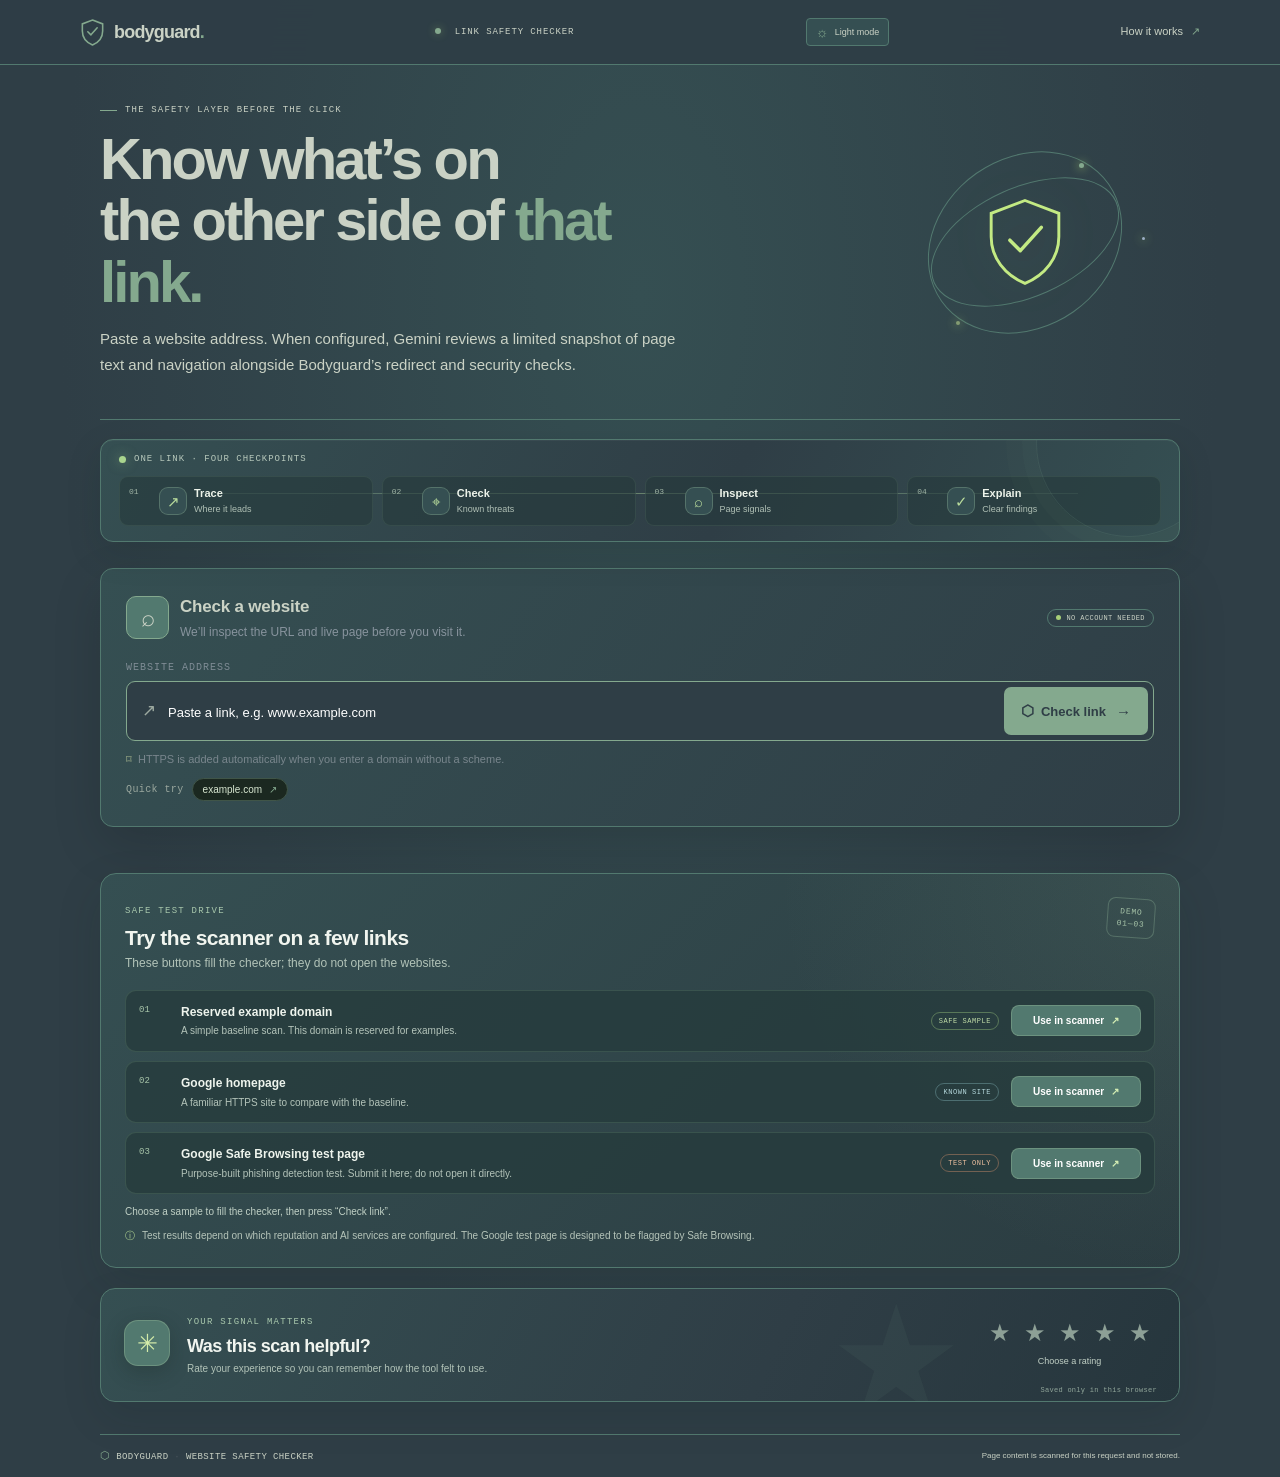
==== commit 87e77401: "Add files via upload" ====
--- a/index.html
+++ b/index.html
@@ -13,11 +13,40 @@
   <main id="home">
     <section class="hero"><div class="hero-copy"><div class="eyebrow"><span></span>THE SAFETY LAYER BEFORE THE CLICK</div><h1>Know what’s on<br/>the other side of <em>that link.</em></h1><p>Paste a website address. When configured, Gemini reviews a limited snapshot of page text and navigation alongside Bodyguard’s redirect and security checks.</p></div><div class="shield-art" aria-hidden="true"><div class="orbit orbit-a"></div><div class="orbit orbit-b"></div><div class="orb-core"><svg viewBox="0 0 70 78" fill="none"><path d="M35 3 64 14v20c0 18.2-11.8 32.7-29 40C17.8 66.7 6 52.2 6 34V14L35 3Z" stroke="currentColor" stroke-width="2.5"/><path d="m22 37 9 9 18-20" stroke="currentColor" stroke-width="3" stroke-linecap="round" stroke-linejoin="round"/></svg></div><span class="orbit-dot dot-a"></span><span class="orbit-dot dot-b"></span><span class="orbit-dot dot-c"></span></div></section>
 
-    <section class="scanner-card" aria-labelledby="scan-title"><div class="scanner-heading"><div class="scanner-symbol">⌕</div><div><h2 id="scan-title">Check a website</h2><p>We’ll inspect the URL and live page before you visit it.</p></div><span class="privacy-chip"><span></span>NO ACCOUNT NEEDED</span></div><form id="scan-form" novalidate><label class="url-label" for="url-input">WEBSITE ADDRESS</label><div class="url-entry"><span class="url-prefix">↗</span><input id="url-input" name="url" type="text" inputmode="url" placeholder="Paste a link, e.g. www.example.com" autocomplete="url" spellcheck="false" required/><button id="scan-button" type="submit"><span class="button-shield">⬡</span><span>Check link</span><span class="button-arrow">→</span></button></div><div class="form-hint"><span>⌑</span> HTTPS is added automatically when you enter a domain without a scheme.</div><p class="form-error" id="form-error" role="alert" hidden></p></form></section>
+    <section class="scan-route" aria-label="How Bodyguard checks a link">
+      <div class="route-heading"><span class="route-pulse"></span><span>ONE LINK · FOUR CHECKPOINTS</span></div>
+      <ol>
+        <li><span class="route-index">01</span><span class="route-icon" aria-hidden="true">↗</span><span class="route-copy"><b>Trace</b><small>Where it leads</small></span></li>
+        <li><span class="route-index">02</span><span class="route-icon" aria-hidden="true">⌖</span><span class="route-copy"><b>Check</b><small>Known threats</small></span></li>
+        <li><span class="route-index">03</span><span class="route-icon" aria-hidden="true">⌕</span><span class="route-copy"><b>Inspect</b><small>Page signals</small></span></li>
+        <li><span class="route-index">04</span><span class="route-icon" aria-hidden="true">✓</span><span class="route-copy"><b>Explain</b><small>Clear findings</small></span></li>
+      </ol>
+    </section>
+
+    <section class="scanner-card" aria-labelledby="scan-title"><div class="scanner-heading"><div class="scanner-symbol">⌕</div><div><h2 id="scan-title">Check a website</h2><p>We’ll inspect the URL and live page before you visit it.</p></div><span class="privacy-chip"><span></span>NO ACCOUNT NEEDED</span></div><form id="scan-form" novalidate><label class="url-label" for="url-input">WEBSITE ADDRESS</label><div class="url-entry"><span class="url-prefix">↗</span><input id="url-input" name="url" type="text" inputmode="url" placeholder="Paste a link, e.g. www.example.com" autocomplete="url" spellcheck="false" required/><button id="scan-button" type="submit"><span class="button-shield">⬡</span><span>Check link</span><span class="button-arrow">→</span></button></div><div class="form-hint"><span>⌑</span> HTTPS is added automatically when you enter a domain without a scheme.</div><div class="sample-row" aria-label="Try a sample URL"><span>Quick try</span><button type="button" data-fill-url="https://example.com/">example.com <span>↗</span></button></div><p class="form-error" id="form-error" role="alert" hidden></p></form></section>
 
     <section class="loading-card" id="loading-card" hidden aria-live="polite"><div class="scan-spinner"></div><div><b id="loading-title">Checking the website…</b><span id="loading-step">Looking up the public address and checking the connection.</span></div><span class="loading-elapsed" id="loading-elapsed">0s</span></section>
 
     <section class="result" id="result" hidden aria-live="polite" aria-atomic="true"><div class="result-banner" id="result-banner"><div class="result-symbol" id="result-symbol"></div><div class="result-message"><div class="result-kicker" id="result-kicker"></div><h2 id="result-title"></h2><p id="result-summary"></p></div><div class="result-host" id="result-host"></div></div><div class="result-body"><div class="result-meta"><span id="checked-url"></span><span id="scan-time"></span></div><section class="findings-section"><div class="section-heading"><div><h3>What we found</h3><p>Signals collected from the live page and its connection.</p></div><span class="finding-count" id="finding-count"></span></div><div class="findings" id="findings"></div><div class="no-findings" id="no-findings" hidden><span>✓</span><div><b>No high-risk page patterns detected</b><small>This is a limited scan, not a guarantee that the site is safe.</small></div></div></section><section class="connection-section"><div class="section-heading"><div><h3>Connection &amp; page checks</h3><p>Technical details about the page Bodyguard inspected.</p></div></div><div class="check-grid" id="check-grid"></div></section><details class="limits"><summary>What this scan can and can’t tell you</summary><p>Bodyguard fetches the public page and applies local security heuristics. It does not execute the site’s JavaScript, use a commercial malware or phishing reputation database, or certify a site as safe. “No major issues found” means this scan did not observe its listed warning signs; stay cautious with unfamiliar sites.</p></details><button class="scan-another" id="scan-another" type="button">Check another link <span>↗</span></button></div></section>
+
+    <section class="test-lab" aria-labelledby="test-lab-title">
+      <div class="lab-header"><div><span class="lab-kicker">SAFE TEST DRIVE</span><h2 id="test-lab-title">Try the scanner on a few links</h2><p>These buttons fill the checker; they do not open the websites.</p></div><span class="lab-stamp" aria-hidden="true">DEMO<br/>01—03</span></div>
+      <div class="test-list">
+        <article class="test-card"><span class="test-number">01</span><div class="test-copy"><b>Reserved example domain</b><small>A simple baseline scan. This domain is reserved for examples.</small></div><span class="test-tag tag-safe">SAFE SAMPLE</span><button type="button" data-fill-url="https://example.com/">Use in scanner <span>↗</span></button></article>
+        <article class="test-card"><span class="test-number">02</span><div class="test-copy"><b>Google homepage</b><small>A familiar HTTPS site to compare with the baseline.</small></div><span class="test-tag tag-live">KNOWN SITE</span><button type="button" data-fill-url="https://www.google.com/">Use in scanner <span>↗</span></button></article>
+        <article class="test-card test-card-alert"><span class="test-number">03</span><div class="test-copy"><b>Google Safe Browsing test page</b><small>Purpose-built phishing detection test. Submit it here; do not open it directly.</small></div><span class="test-tag tag-test">TEST ONLY</span><button type="button" data-fill-url="http://testsafebrowsing.appspot.com/s/phishing.html">Use in scanner <span>↗</span></button></article>
+      </div>
+      <p id="test-feedback" aria-live="polite">Choose a sample to fill the checker, then press “Check link”.</p>
+      <p class="lab-note"><span aria-hidden="true">ⓘ</span> Test results depend on which reputation and AI services are configured. The Google test page is designed to be flagged by Safe Browsing.</p>
+    </section>
+
+    <section class="rating-card" aria-labelledby="rating-title">
+      <div class="rating-mark" aria-hidden="true">✳</div><div class="rating-copy"><span class="lab-kicker">YOUR SIGNAL MATTERS</span><h2 id="rating-title">Was this scan helpful?</h2><p>Rate your experience so you can remember how the tool felt to use.</p></div>
+      <div class="rating-control"><div class="rating-stars" role="group" aria-label="Rate your experience from one to five stars">
+        <button type="button" data-rating="1" aria-label="1 star" aria-pressed="false">★</button><button type="button" data-rating="2" aria-label="2 stars" aria-pressed="false">★</button><button type="button" data-rating="3" aria-label="3 stars" aria-pressed="false">★</button><button type="button" data-rating="4" aria-label="4 stars" aria-pressed="false">★</button><button type="button" data-rating="5" aria-label="5 stars" aria-pressed="false">★</button>
+      </div><p id="rating-feedback" aria-live="polite">Choose a rating</p></div>
+      <span class="rating-privacy">Saved only in this browser</span>
+    </section>
 
     <footer><span><span class="footer-shield">⬡</span> BODYGUARD <i>·</i> WEBSITE SAFETY CHECKER</span><span>Page content is scanned for this request and not stored.</span></footer>
   </main>
--- a/styles.css
+++ b/styles.css
@@ -147,3 +147,130 @@
 :root[data-theme="light"] .ai-assessment b,:root[data-theme="light"] .ai-assessment p,:root[data-theme="light"] .ai-assessment small{color:#354f52}
 :root[data-theme="light"] footer{border-top-color:#84a98e;color:#52796f}
 :root[data-theme="light"] footer>span:last-child{color:#52796f}
+
+/* Polished layout and clearer touch/keyboard targets. */
+html{scroll-padding-top:76px}
+.topbar{position:sticky;top:0;z-index:20;backdrop-filter:blur(14px);-webkit-backdrop-filter:blur(14px)}
+main{width:min(1080px,calc(100% - 44px))}
+.hero{min-height:310px}
+h1{font-size:clamp(38px,5.2vw,58px);letter-spacing:-2.9px}
+.hero-copy p{font-size:15px;max-width:590px}
+.scanner-card{margin-top:26px;padding:25px;border-radius:13px;box-shadow:0 18px 50px #0002}
+.scanner-heading{margin-bottom:21px}
+.scanner-heading h2{font-size:17px}
+.scanner-heading p{font-size:12px}
+.scanner-symbol{width:43px;height:43px;border-radius:10px}
+.url-label{font-size:10px;margin-bottom:8px}
+.url-entry{height:60px;padding:5px;border-radius:9px}
+.url-entry input{font-size:15px;color:#fff;-webkit-text-fill-color:#fff}
+.url-entry input::placeholder{font-size:13px}
+:root[data-theme="light"] .url-entry input{color:#111;-webkit-text-fill-color:#111}
+:root[data-theme="light"] .url-entry input::placeholder{-webkit-text-fill-color:#8b978e}
+.url-entry button{height:48px;border-radius:7px;padding:0 17px;font-size:13px}
+.form-hint{font-size:11px;margin-top:10px}
+.sample-row{display:flex;align-items:center;gap:8px;margin-top:10px;color:#9aa79e;font-size:10px}
+.sample-row>span{font-family:var(--mono);letter-spacing:.04em}
+.sample-row button{border:1px solid #405548;border-radius:999px;background:#1b2820;color:#d8e7d1;padding:5px 10px;font:10px var(--sans);cursor:pointer;transition:background .16s,border-color .16s,transform .16s}
+.sample-row button:hover{background:#293b2c;border-color:#84a98e;transform:translateY(-1px)}
+.sample-row button span{color:var(--lime);margin-left:4px}
+:root[data-theme="light"] .sample-row{color:#627268}
+:root[data-theme="light"] .sample-row button{background:#f1f6ef;border-color:#cbdabd;color:#3f6035}
+:root[data-theme="light"] .sample-row button:hover{background:#e7f0e2;border-color:#84a98e}
+.theme-toggle,.source-link,.url-entry button,.scan-another,.limits summary,.finding-evidence summary,.sample-row button{transition:all .18s ease}
+.url-entry:focus-within{box-shadow:0 0 0 4px #84a98e2b}
+.theme-toggle:focus-visible,.source-link:focus-visible,.url-entry button:focus-visible,.scan-another:focus-visible,.limits summary:focus-visible,.finding-evidence summary:focus-visible,.sample-row button:focus-visible{outline:3px solid var(--lime);outline-offset:3px;border-radius:7px}
+.loading-card,.result-banner,.result-body{border-radius:12px}
+.result-body{padding:20px}
+.result-banner{padding:22px;min-height:125px}
+.result-message h2{font-size:22px}
+.result-message p{font-size:13px}
+.result-meta{font-size:10px}
+.section-heading h3{font-size:14px}
+.section-heading p{font-size:11px}
+.finding{padding:12px;border-radius:8px}
+.finding-copy b,.check-card b{font-size:12px}
+.finding-copy p,.check-card small{font-size:11px}
+.finding-severity{font-size:8px}
+.check-card{padding:11px;border-radius:8px}
+.limits summary,.limits p{font-size:11px}
+.scan-another{padding:10px 14px;border-radius:7px;font-size:11px}
+footer{font-size:9px}
+@media(max-width:700px){main{width:calc(100% - 30px)}.hero{min-height:250px}.scanner-card{padding:17px}.scanner-heading{gap:9px}.privacy-chip{font-size:6px}.url-entry{height:auto;min-height:54px}.url-entry button{height:42px;padding:0 11px;font-size:11px}.url-entry input{font-size:13px}.url-prefix{width:26px}.hero-copy p{font-size:13px}.result-body{padding:14px}.result-banner{padding:15px}.result-message h2{font-size:18px}}
+@media(max-width:430px){.topbar{gap:8px;padding:0 12px}.top-status{display:none}.brand{font-size:15px}.theme-toggle{padding:5px 7px;font-size:8px}.source-link{font-size:8px}h1{font-size:36px;letter-spacing:-1.8px}.scanner-card{padding:14px}.privacy-chip{display:none}.url-entry{flex-wrap:wrap;padding:5px}.url-entry input{flex-basis:calc(100% - 36px);height:37px}.url-entry button{width:100%;justify-content:center}.button-shield{display:inline}.button-arrow{margin-left:0}.sample-row{flex-wrap:wrap}.result-meta{flex-direction:column}}
+@media(prefers-reduced-motion:reduce){*,*::before,*::after{scroll-behavior:auto!important;animation-duration:.01ms!important;animation-iteration-count:1!important;transition-duration:.01ms!important}}
+/* Animated scan journey */
+.orbit-a{animation:orbit-slow 32s linear infinite}
+.orbit-b{animation:orbit-slow 42s linear infinite reverse}
+.orb-core{animation:shield-float 4.5s ease-in-out infinite}
+.orbit-dot{animation:dot-glow 2.8s ease-in-out infinite alternate}
+.dot-b{animation-delay:.8s}.dot-c{animation-delay:1.5s}
+.scan-route{position:relative;margin:19px 0 0;padding:14px 18px 15px;border:1px solid #52796f;border-radius:13px;background:linear-gradient(115deg,#354f52 0%,#2f3e46 58%,#354f52 100%);box-shadow:inset 0 1px #ffffff0a,0 12px 35px #101c1a22;overflow:hidden}
+.scan-route:after{content:"";position:absolute;right:-44px;top:-90px;width:185px;height:185px;border:1px solid #84a98e25;border-radius:50%;box-shadow:0 0 0 14px #84a98e08,0 0 0 30px #84a98e06;pointer-events:none}
+.route-heading{display:flex;align-items:center;gap:8px;color:#b8c9bc;font:9px var(--mono);letter-spacing:.11em}
+.route-pulse{width:7px;height:7px;border-radius:50%;background:#a9d58e;box-shadow:0 0 12px #a9d58e88;animation:dot-glow 1.5s ease-in-out infinite alternate}
+.scan-route ol{position:relative;display:grid;grid-template-columns:repeat(4,minmax(0,1fr));gap:9px;margin:12px 0 0;padding:0;list-style:none}
+.scan-route ol:before{content:"";position:absolute;left:8%;right:8%;top:17px;height:1px;background:linear-gradient(90deg,#84a98e55,#a7cc9677,#84a98e55)}
+.scan-route li{position:relative;display:grid;grid-template-columns:23px 28px minmax(0,1fr);align-items:center;gap:7px;min-width:0;padding:8px 9px;border:1px solid #84a98e22;border-radius:9px;background:#263a3b99;transition:transform .2s ease,border-color .2s ease,background .2s ease}
+.scan-route li:hover{transform:translateY(-2px);border-color:#84a98e88;background:#314a49}
+.route-index{align-self:start;padding-top:2px;color:#9fb3a4;font:8px var(--mono)}
+.route-icon{position:relative;z-index:1;display:grid;place-items:center;width:28px;height:28px;border:1px solid #84a98e66;border-radius:9px;background:#354f52;color:#b9dc9c;font-size:15px}
+.route-copy{min-width:0}.route-copy b,.route-copy small{display:block;overflow:hidden;text-overflow:ellipsis;white-space:nowrap}.route-copy b{color:#edf3ea;font-size:11px;font-weight:650}.route-copy small{margin-top:1px;color:#b0c0b5;font-size:9px}
+:root[data-theme="light"] .scan-route{background:linear-gradient(115deg,#e8f0e6,#f7faf6 58%,#eaf2e7);border-color:#c9dac6;box-shadow:inset 0 1px #fff,0 12px 32px #203c2510}
+:root[data-theme="light"] .route-heading{color:#536b59}
+:root[data-theme="light"] .scan-route ol:before{background:linear-gradient(90deg,#52796f44,#52796f88,#52796f44)}
+:root[data-theme="light"] .scan-route li{background:#ffffffb8;border-color:#cadcc7}
+:root[data-theme="light"] .scan-route li:hover{background:#fff;border-color:#84a98e}
+:root[data-theme="light"] .route-index{color:#66806a}
+:root[data-theme="light"] .route-icon{background:#e4efe1;border-color:#b9d0b3;color:#456946}
+:root[data-theme="light"] .route-copy b{color:#263b2b}
+:root[data-theme="light"] .route-copy small{color:#64786a}
+@keyframes orbit-slow{from{transform:rotate(-24deg)}to{transform:rotate(336deg)}}
+@keyframes shield-float{0%,100%{transform:translateY(0)}50%{transform:translateY(-4px)}}
+@keyframes dot-glow{from{opacity:.55;filter:brightness(.9)}to{opacity:1;filter:brightness(1.3)}}
+@media(max-width:700px){.scan-route{padding:12px}.scan-route ol{grid-template-columns:repeat(2,minmax(0,1fr))}.scan-route ol:before{display:none}.scan-route li{padding:7px}.route-copy small{font-size:8px}}
+@media(max-width:390px){.scan-route ol{gap:6px}.scan-route li{grid-template-columns:20px 25px minmax(0,1fr);gap:5px}.route-icon{width:25px;height:25px}.route-copy b{font-size:10px}.route-copy small{font-size:7px}}
+@media(prefers-reduced-motion:reduce){.orbit-a,.orbit-b,.orb-core,.orbit-dot,.route-pulse{animation:none!important}.scan-route li:hover{transform:none}}
+/* Test list and feedback UI */
+.brand .shield-logo{animation:bodyguard-logo-spin 18s linear infinite;transform-origin:50% 50%;will-change:transform}
+.brand:hover .shield-logo{animation-duration:2.4s}
+@keyframes bodyguard-logo-spin{to{transform:rotate(360deg)}}
+.test-lab{position:relative;margin:46px 0 20px;padding:24px;border:1px solid #52796f;border-radius:16px;background:radial-gradient(circle at 100% 0,#84a98e22,transparent 35%),linear-gradient(135deg,#354f52,#2b3c41);box-shadow:0 18px 46px #18282424;overflow:hidden}
+.lab-header{display:flex;align-items:flex-start;justify-content:space-between;gap:18px;margin-bottom:17px}
+.lab-kicker{color:#a9c8ad;font:9px var(--mono);letter-spacing:.14em}
+.lab-header h2,.rating-copy h2{margin:5px 0 4px;color:#f1f5ef;font:650 21px/1.2 var(--display);letter-spacing:-.5px}
+.lab-header p,.rating-copy p{margin:0;color:#b2c3b8;font-size:12px}
+.lab-stamp{padding:7px 9px;border:1px solid #84a98e66;border-radius:8px;color:#a8c5a9;font:8px/1.5 var(--mono);letter-spacing:.1em;text-align:center;transform:rotate(4deg)}
+.test-list{display:grid;gap:9px}
+.test-card{display:grid;grid-template-columns:30px minmax(0,1fr) auto 130px;align-items:center;gap:12px;padding:12px 13px;border:1px solid #84a98e33;border-radius:11px;background:#263b3dcc;transition:transform .18s ease,border-color .18s ease,background .18s ease}
+.test-card:hover,.test-card.is-used{transform:translateX(3px);border-color:#a0c794;background:#30484a}
+.test-number{align-self:start;padding-top:2px;color:#a8c5a9;font:9px var(--mono)}
+.test-copy{min-width:0}.test-copy b,.test-copy small{display:block}.test-copy b{color:#eef4ed;font-size:12px;font-weight:650}.test-copy small{margin-top:3px;color:#b4c4ba;font-size:10px;line-height:1.45}
+.test-tag{justify-self:end;padding:4px 7px;border:1px solid #84a98e55;border-radius:999px;color:#c4d5c4;font:7px var(--mono);letter-spacing:.08em;white-space:nowrap}
+.tag-safe{color:#c3dfa9;border-color:#92ba7977}.tag-live{color:#b5d8dc;border-color:#87b8bd66}.tag-test{color:#f0c2a1;border-color:#c98b6a77}
+.test-card button{width:100%;border:1px solid #84a98e88;border-radius:8px;background:#52796f;color:#fff;padding:9px 10px;font:10px var(--sans);font-weight:650;cursor:pointer;transition:background .18s ease,transform .18s ease,box-shadow .18s ease}
+.test-card button:hover{background:#6a9485;transform:translateY(-1px);box-shadow:0 5px 14px #1117}.test-card button:focus-visible{outline:3px solid #c7e99f;outline-offset:2px}.test-card button span{margin-left:4px;color:#d4edb3}
+#test-feedback{min-height:16px;margin:10px 0 0;color:#c0d0c5;font-size:10px}
+.lab-note{display:flex;align-items:flex-start;gap:7px;margin:8px 0 0;color:#b5c4b9;font-size:10px;line-height:1.5}.lab-note span{color:#afd292}
+.rating-card{position:relative;display:grid;grid-template-columns:48px minmax(0,1fr) auto;align-items:center;gap:15px;margin:20px 0 32px;padding:20px 23px 24px;border:1px solid #52796f;border-radius:15px;background:linear-gradient(115deg,#354f52,#2f3e46 62%,#26363d);box-shadow:0 16px 42px #0c19171c;overflow:hidden}
+.rating-card:after{content:"★";position:absolute;right:20%;top:-45px;color:#84a98e12;font-size:150px;pointer-events:none}
+.rating-mark{display:grid;place-items:center;width:46px;height:46px;border:1px solid #84a98e88;border-radius:14px;background:#52796f;color:#d3eba9;font-size:25px;box-shadow:0 6px 19px #17251e44}
+.rating-copy h2{font-size:18px}.rating-copy p{font-size:10px}
+.rating-control{position:relative;z-index:1;text-align:center}.rating-stars{display:flex;justify-content:center;gap:2px}
+.rating-stars button{width:33px;height:36px;border:0;border-radius:8px;background:transparent;color:#8da096;font-size:24px;line-height:1;cursor:pointer;transition:color .14s ease,transform .14s ease,background .14s ease}
+.rating-stars button:hover,.rating-stars button:focus-visible,.rating-stars button.is-selected{color:#d0e99b}.rating-stars button:hover{transform:translateY(-2px) scale(1.1)}.rating-stars button:focus-visible{outline:2px solid #a9ce83;outline-offset:1px}
+#rating-feedback{min-height:16px;margin:4px 0 0;color:#c1d0c5;font-size:9px}
+.rating-privacy{position:absolute;right:22px;bottom:7px;color:#91a69a;font:7px var(--mono);letter-spacing:.04em}
+:root[data-theme="light"] .test-lab{background:radial-gradient(circle at 100% 0,#84a98e20,transparent 36%),linear-gradient(135deg,#edf4ea,#f9fbf8 60%,#eaf2e7);border-color:#c7d9c4;box-shadow:0 15px 40px #243e2810}
+:root[data-theme="light"] .lab-kicker{color:#507156}:root[data-theme="light"] .lab-header h2,:root[data-theme="light"] .rating-copy h2{color:#263a2b}
+:root[data-theme="light"] .lab-header p,:root[data-theme="light"] .rating-copy p{color:#617368}:root[data-theme="light"] .lab-stamp{color:#52796f;border-color:#84a98e88}
+:root[data-theme="light"] .test-card{background:#ffffffd9;border-color:#d5e2d2}:root[data-theme="light"] .test-card:hover,:root[data-theme="light"] .test-card.is-used{background:#fff;border-color:#84a98e}
+:root[data-theme="light"] .test-number{color:#52796f}:root[data-theme="light"] .test-copy b{color:#283c2d}:root[data-theme="light"] .test-copy small{color:#63756a}
+:root[data-theme="light"] .test-tag{color:#526b57;border-color:#cadcc8}:root[data-theme="light"] .tag-safe{color:#497340;border-color:#c4d9b6}:root[data-theme="light"] .tag-live{color:#3f6f72;border-color:#c4d9d7}:root[data-theme="light"] .tag-test{color:#955c3c;border-color:#e3c5b2}
+:root[data-theme="light"] .test-card button{background:#52796f;color:#fff}:root[data-theme="light"] .test-card button:hover{background:#354f52}
+:root[data-theme="light"] #test-feedback,:root[data-theme="light"] .lab-note{color:#5c7063}:root[data-theme="light"] .lab-note span{color:#52796f}
+:root[data-theme="light"] .rating-card{background:linear-gradient(115deg,#eef5eb,#fff 60%,#eaf2e7);border-color:#c7d9c4;box-shadow:0 15px 40px #243e2810}
+:root[data-theme="light"] .rating-mark{background:#52796f;color:#e5f2d3}:root[data-theme="light"] .rating-stars button{color:#8c9b8c}:root[data-theme="light"] .rating-stars button:hover,:root[data-theme="light"] .rating-stars button:focus-visible,:root[data-theme="light"] .rating-stars button.is-selected{color:#a47a24}
+:root[data-theme="light"] #rating-feedback{color:#5e7262}:root[data-theme="light"] .rating-privacy{color:#6b7d6e}
+@media(max-width:700px){.test-lab{margin-top:34px;padding:17px}.test-card{grid-template-columns:22px minmax(0,1fr) auto;gap:8px}.test-card button{grid-column:2/4;justify-self:start;width:auto}.test-tag{font-size:6px}.rating-card{grid-template-columns:40px minmax(0,1fr);gap:11px;padding:16px 14px 24px}.rating-mark{width:38px;height:38px;border-radius:11px;font-size:21px}.rating-control{grid-column:1/3;justify-self:start;text-align:left;margin-left:48px}.rating-stars{justify-content:flex-start}.rating-privacy{right:12px}.lab-header h2{font-size:18px}}
+@media(max-width:430px){.test-card{grid-template-columns:20px minmax(0,1fr);gap:6px}.test-tag{grid-column:2;justify-self:start}.test-card button{grid-column:2;width:auto}.test-copy b{font-size:11px}.test-copy small{font-size:9px}.lab-stamp{font-size:7px}.rating-card{grid-template-columns:35px minmax(0,1fr);gap:9px}.rating-mark{width:34px;height:34px}.rating-control{margin-left:42px}.rating-stars button{width:28px;font-size:21px}}
+@media(prefers-reduced-motion:reduce){.brand .shield-logo{animation:none!important}}
